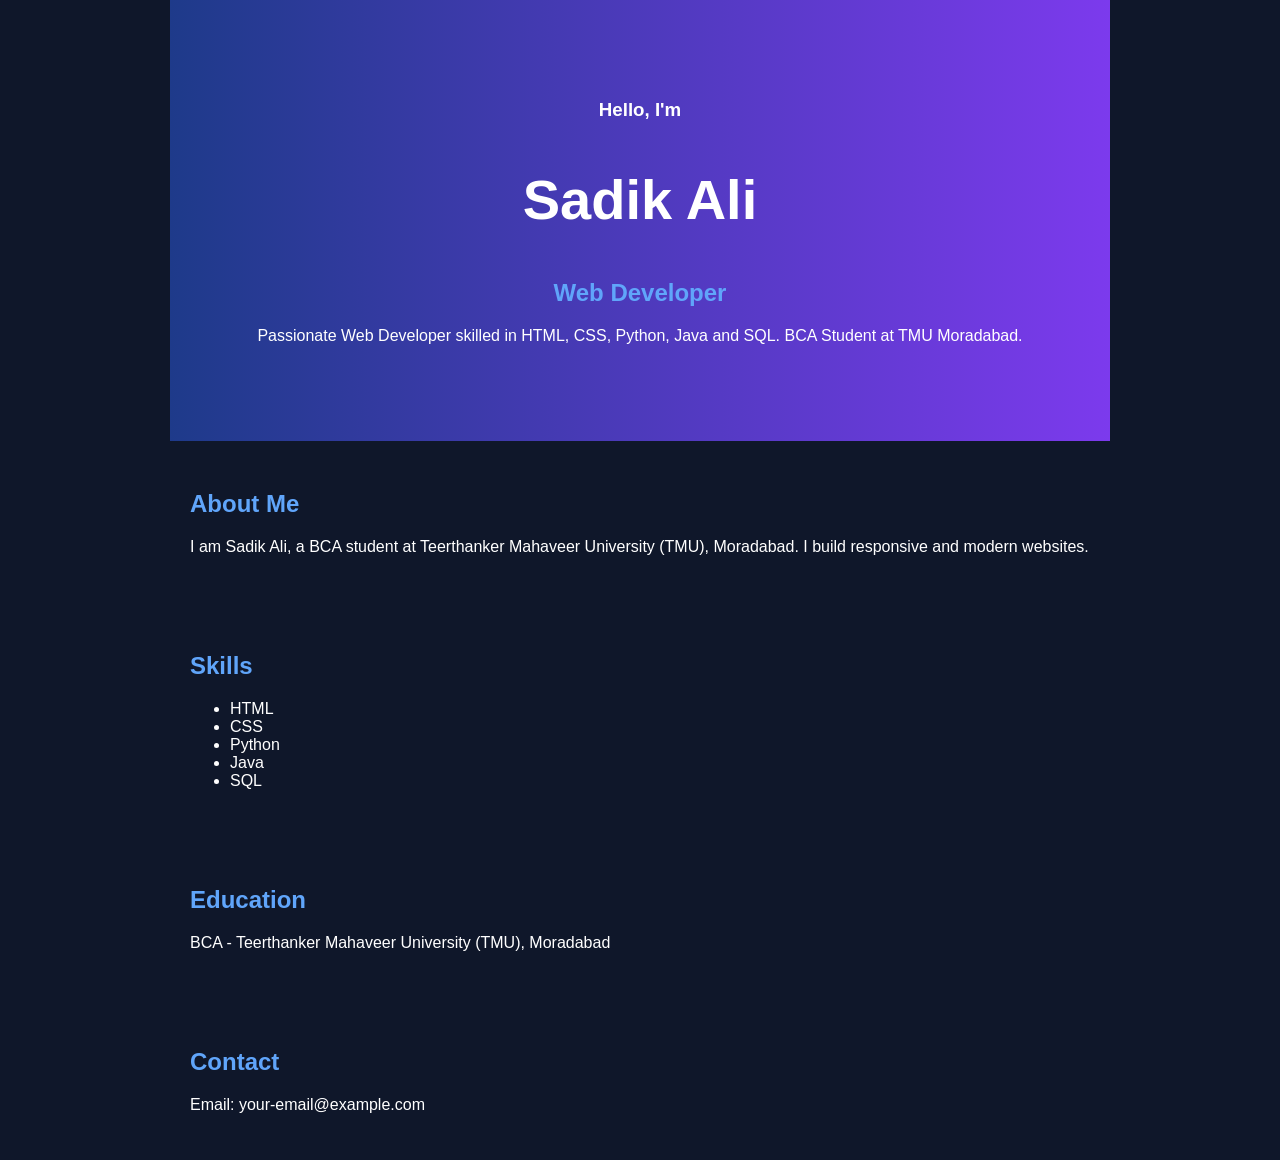
==== index.html @ d66ab35e "Add files via upload" ====
<!DOCTYPE html>
<html>
<head>
<meta charset="UTF-8">
<meta name="viewport" content="width=device-width, initial-scale=1.0">
<title>Sadik Ali | Web Developer</title>
<link rel="stylesheet" href="style.css">
</head>
<body>
<section class="hero">
  <div class="content">
    <h3>Hello, I'm</h3>
    <h1>Sadik Ali</h1>
    <h2>Web Developer</h2>
    <p>Passionate Web Developer skilled in HTML, CSS, Python, Java and SQL. BCA Student at TMU Moradabad.</p>
  </div>
</section>

<section>
<h2>About Me</h2>
<p>I am Sadik Ali, a BCA student at Teerthanker Mahaveer University (TMU), Moradabad. I build responsive and modern websites.</p>
</section>

<section>
<h2>Skills</h2>
<ul>
<li>HTML</li><li>CSS</li><li>Python</li><li>Java</li><li>SQL</li>
</ul>
</section>

<section>
<h2>Education</h2>
<p>BCA - Teerthanker Mahaveer University (TMU), Moradabad</p>
</section>

<section>
<h2>Contact</h2>
<p>Email: your-email@example.com</p>
</section>
</body>
</html>
---- style.css ----
body{font-family:Arial,sans-serif;background:#0f172a;color:white;margin:0}
.hero{padding:80px 20px;text-align:center;background:linear-gradient(90deg,#1e3a8a,#7c3aed)}
section{padding:30px;max-width:900px;margin:auto}
h1{font-size:56px}
h2{color:#60a5fa}
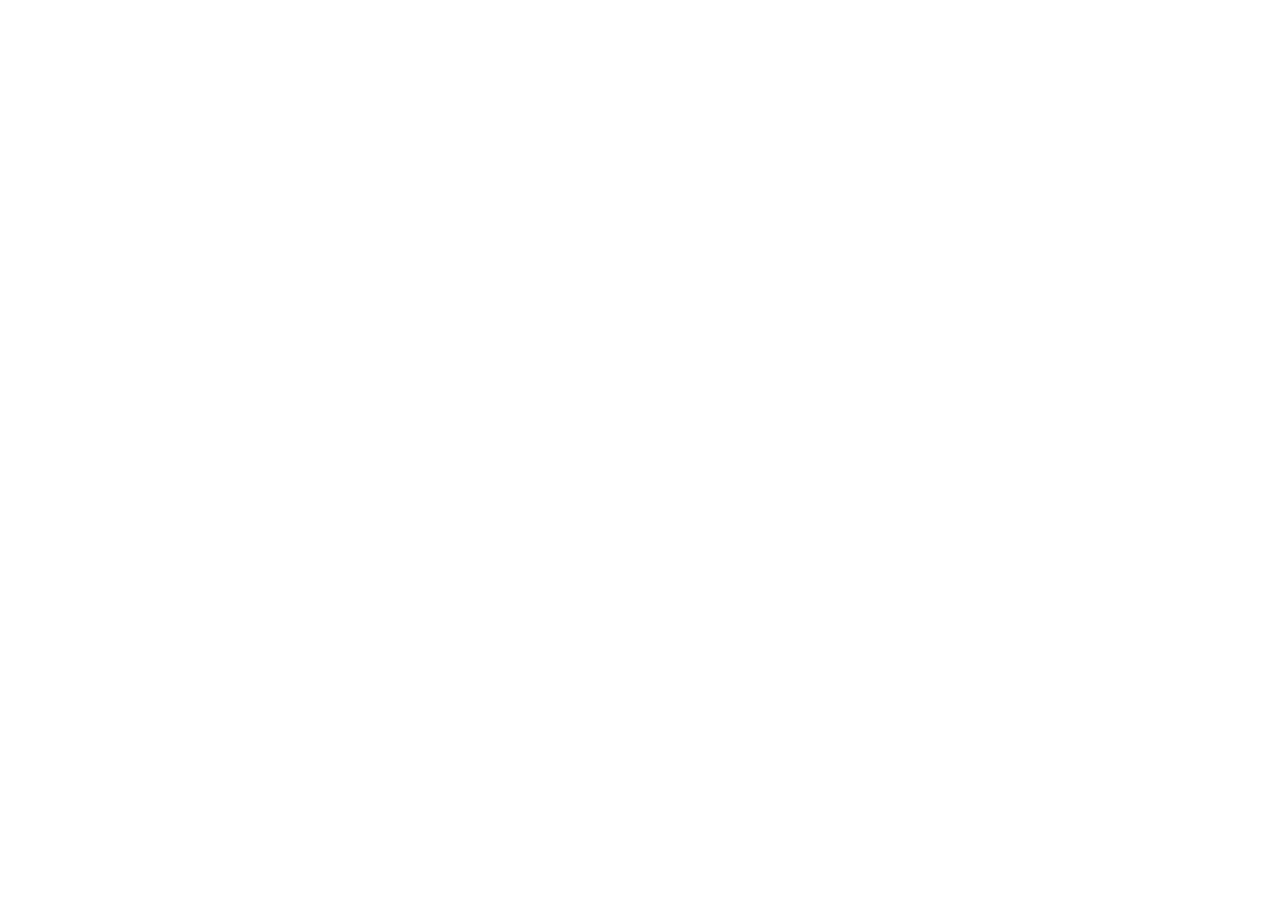
==== commit 7785d4b9: "Initial portfolio upload Co-authored-by: Copilot <223556219+Copilot@users.noreply.github.com>" ====
--- a/index.html
+++ b/index.html
@@ -1,41 +1,16 @@
 <!DOCTYPE html>
-<html>
-<head>
-<meta charset="UTF-8">
-<meta name="viewport" content="width=device-width, initial-scale=1.0">
-<title>Sadik Ali | Web Developer</title>
-<link rel="stylesheet" href="style.css">
-</head>
-<body>
-<section class="hero">
-  <div class="content">
-    <h3>Hello, I'm</h3>
-    <h1>Sadik Ali</h1>
-    <h2>Web Developer</h2>
-    <p>Passionate Web Developer skilled in HTML, CSS, Python, Java and SQL. BCA Student at TMU Moradabad.</p>
-  </div>
-</section>
-
-<section>
-<h2>About Me</h2>
-<p>I am Sadik Ali, a BCA student at Teerthanker Mahaveer University (TMU), Moradabad. I build responsive and modern websites.</p>
-</section>
-
-<section>
-<h2>Skills</h2>
-<ul>
-<li>HTML</li><li>CSS</li><li>Python</li><li>Java</li><li>SQL</li>
-</ul>
-</section>
-
-<section>
-<h2>Education</h2>
-<p>BCA - Teerthanker Mahaveer University (TMU), Moradabad</p>
-</section>
-
-<section>
-<h2>Contact</h2>
-<p>Email: your-email@example.com</p>
-</section>
-</body>
-</html>+<html lang="en">
+  <head>
+    <meta charset="UTF-8" />
+    <meta name="viewport" content="width=device-width, initial-scale=1.0" />
+    <meta
+      name="description"
+      content="Sadik Ali — Software Developer based in Sambhal, Uttar Pradesh."
+    />
+    <title>Sadik Ali | Software Developer</title>
+  </head>
+  <body>
+    <div id="root"></div>
+    <script type="module" src="/src/main.jsx"></script>
+  </body>
+</html>
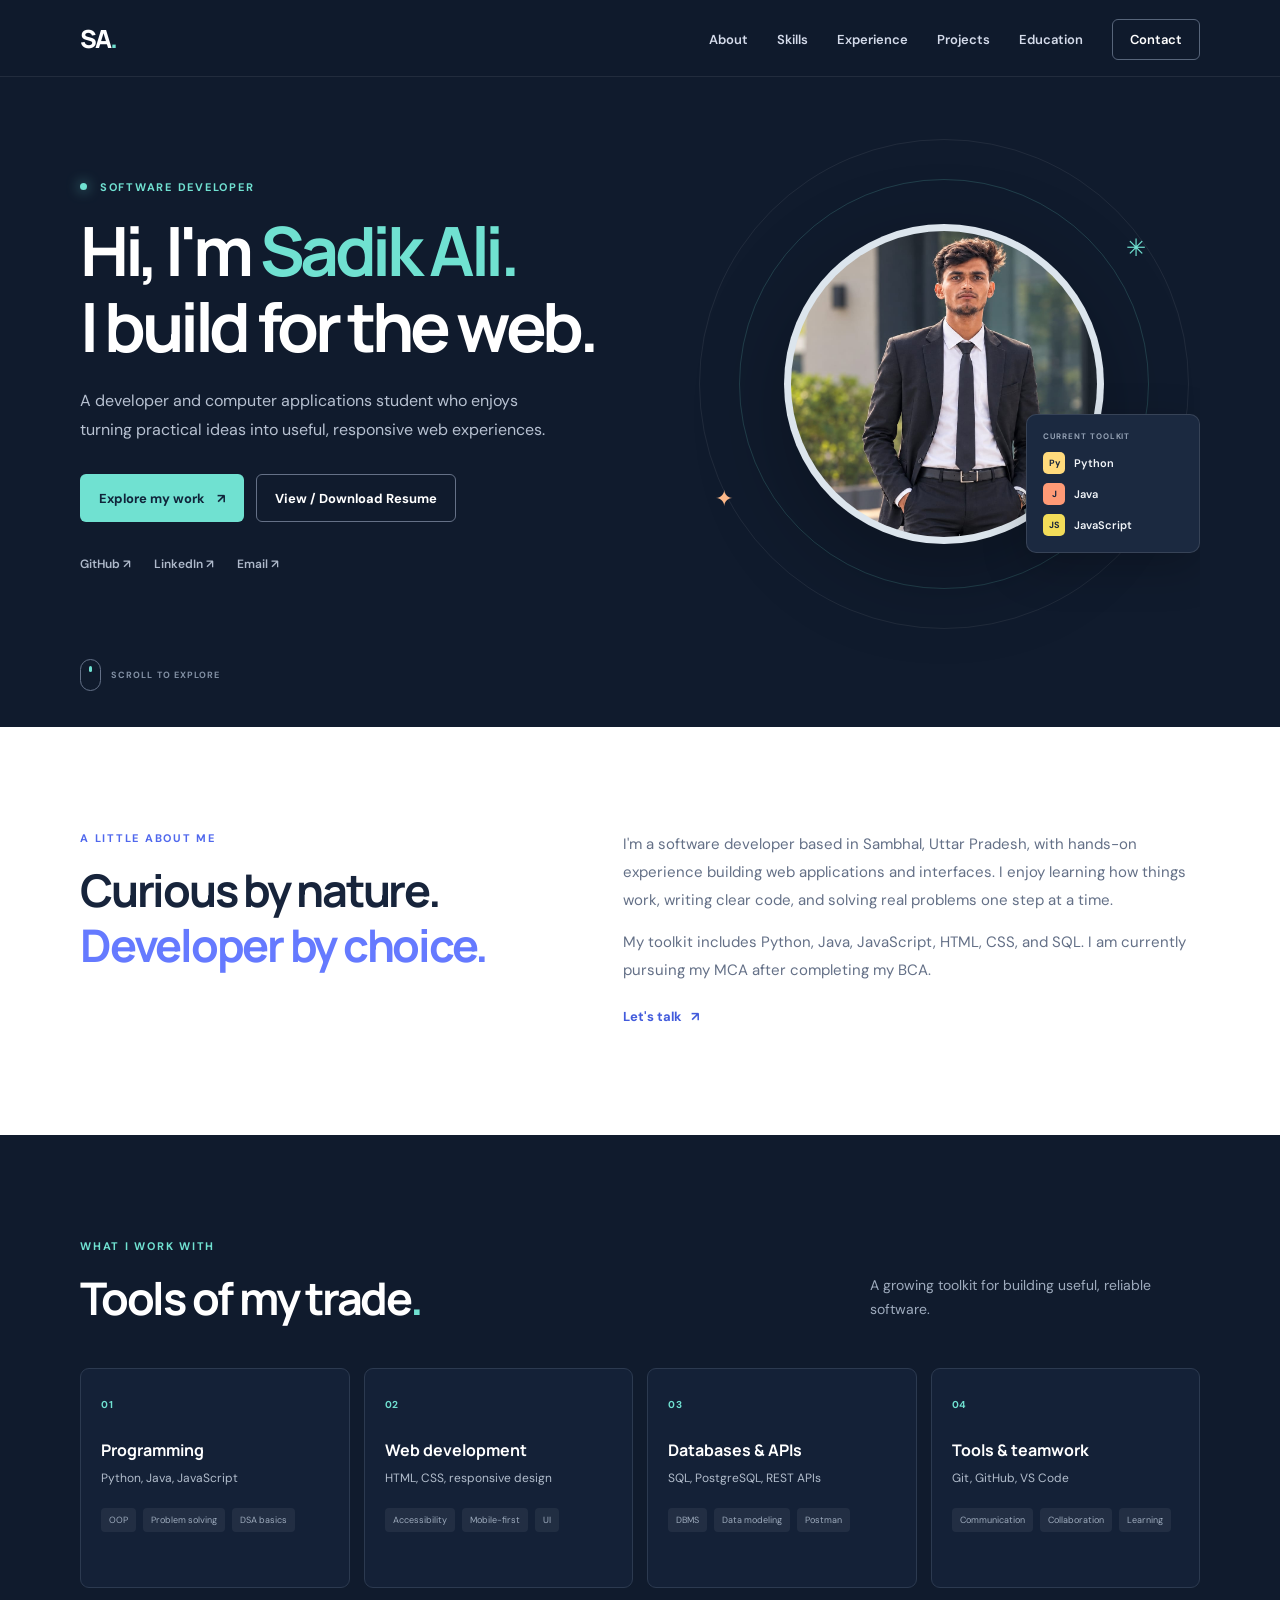
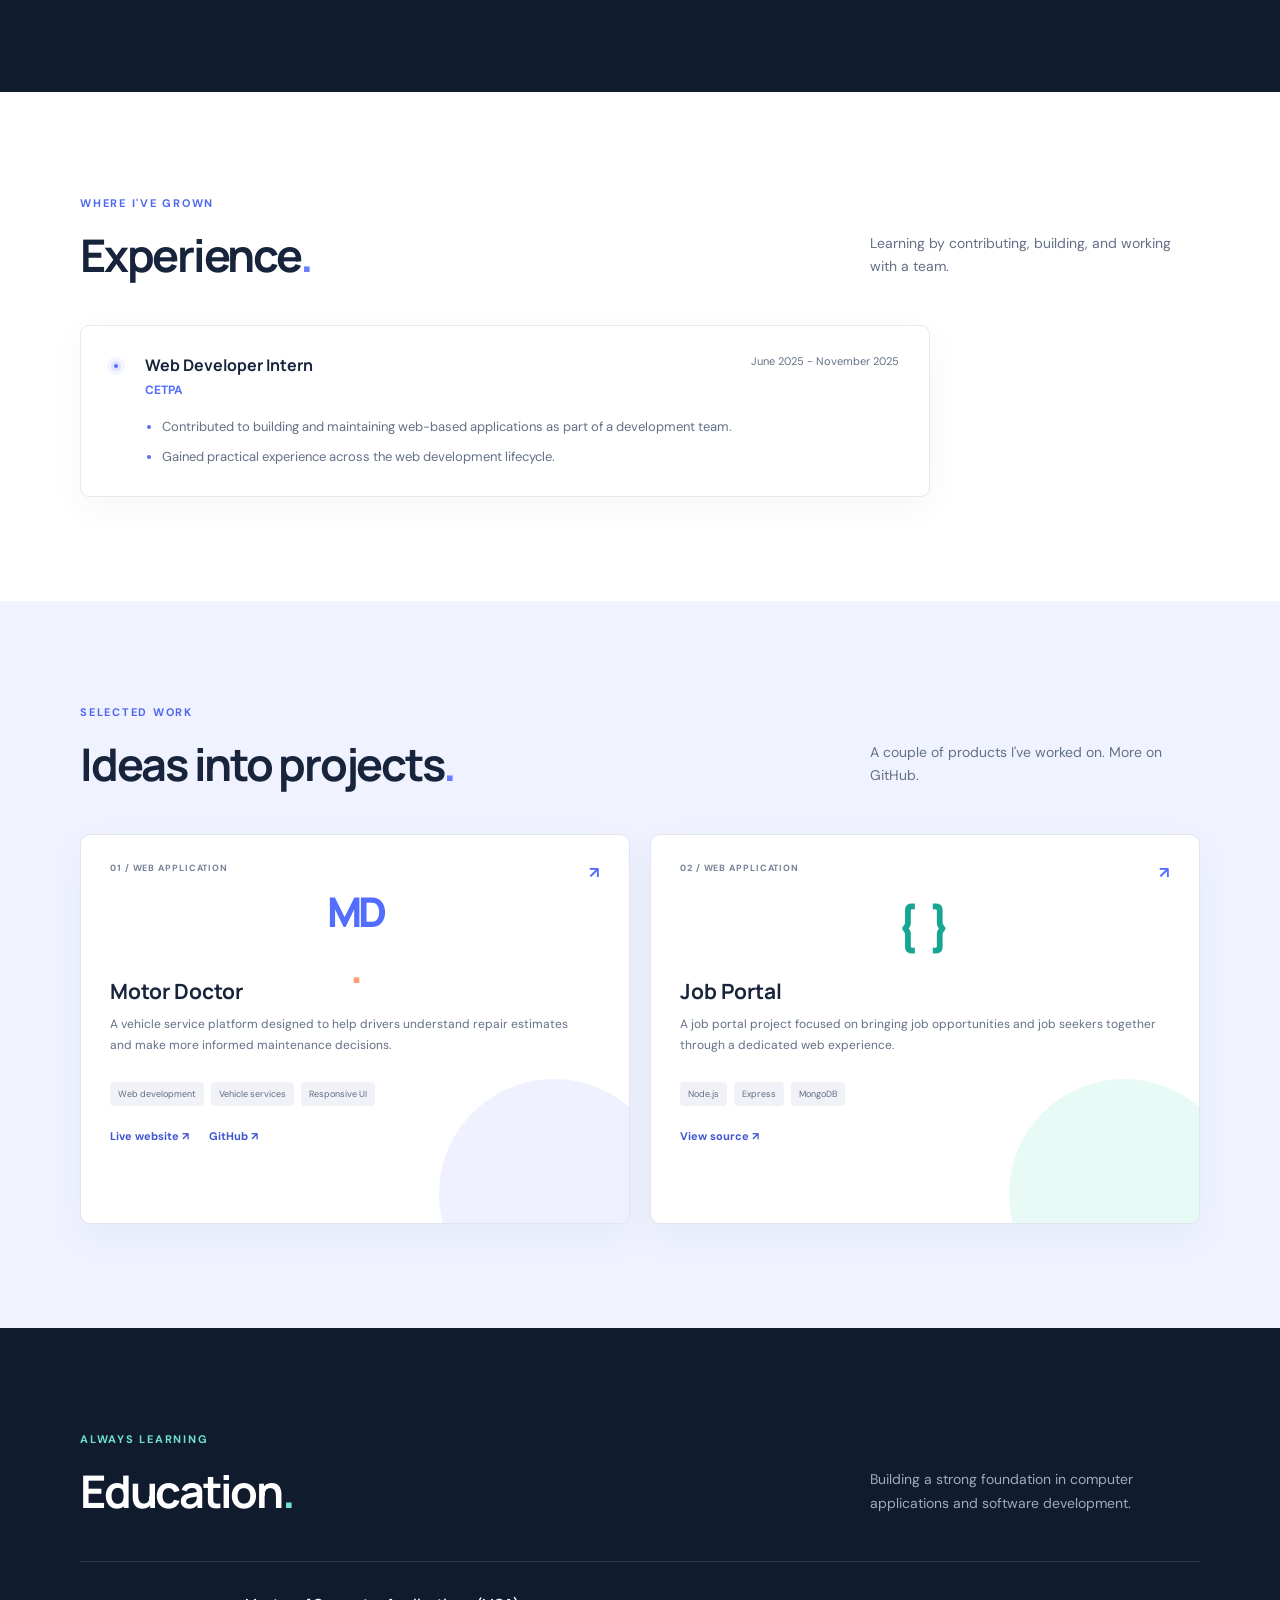
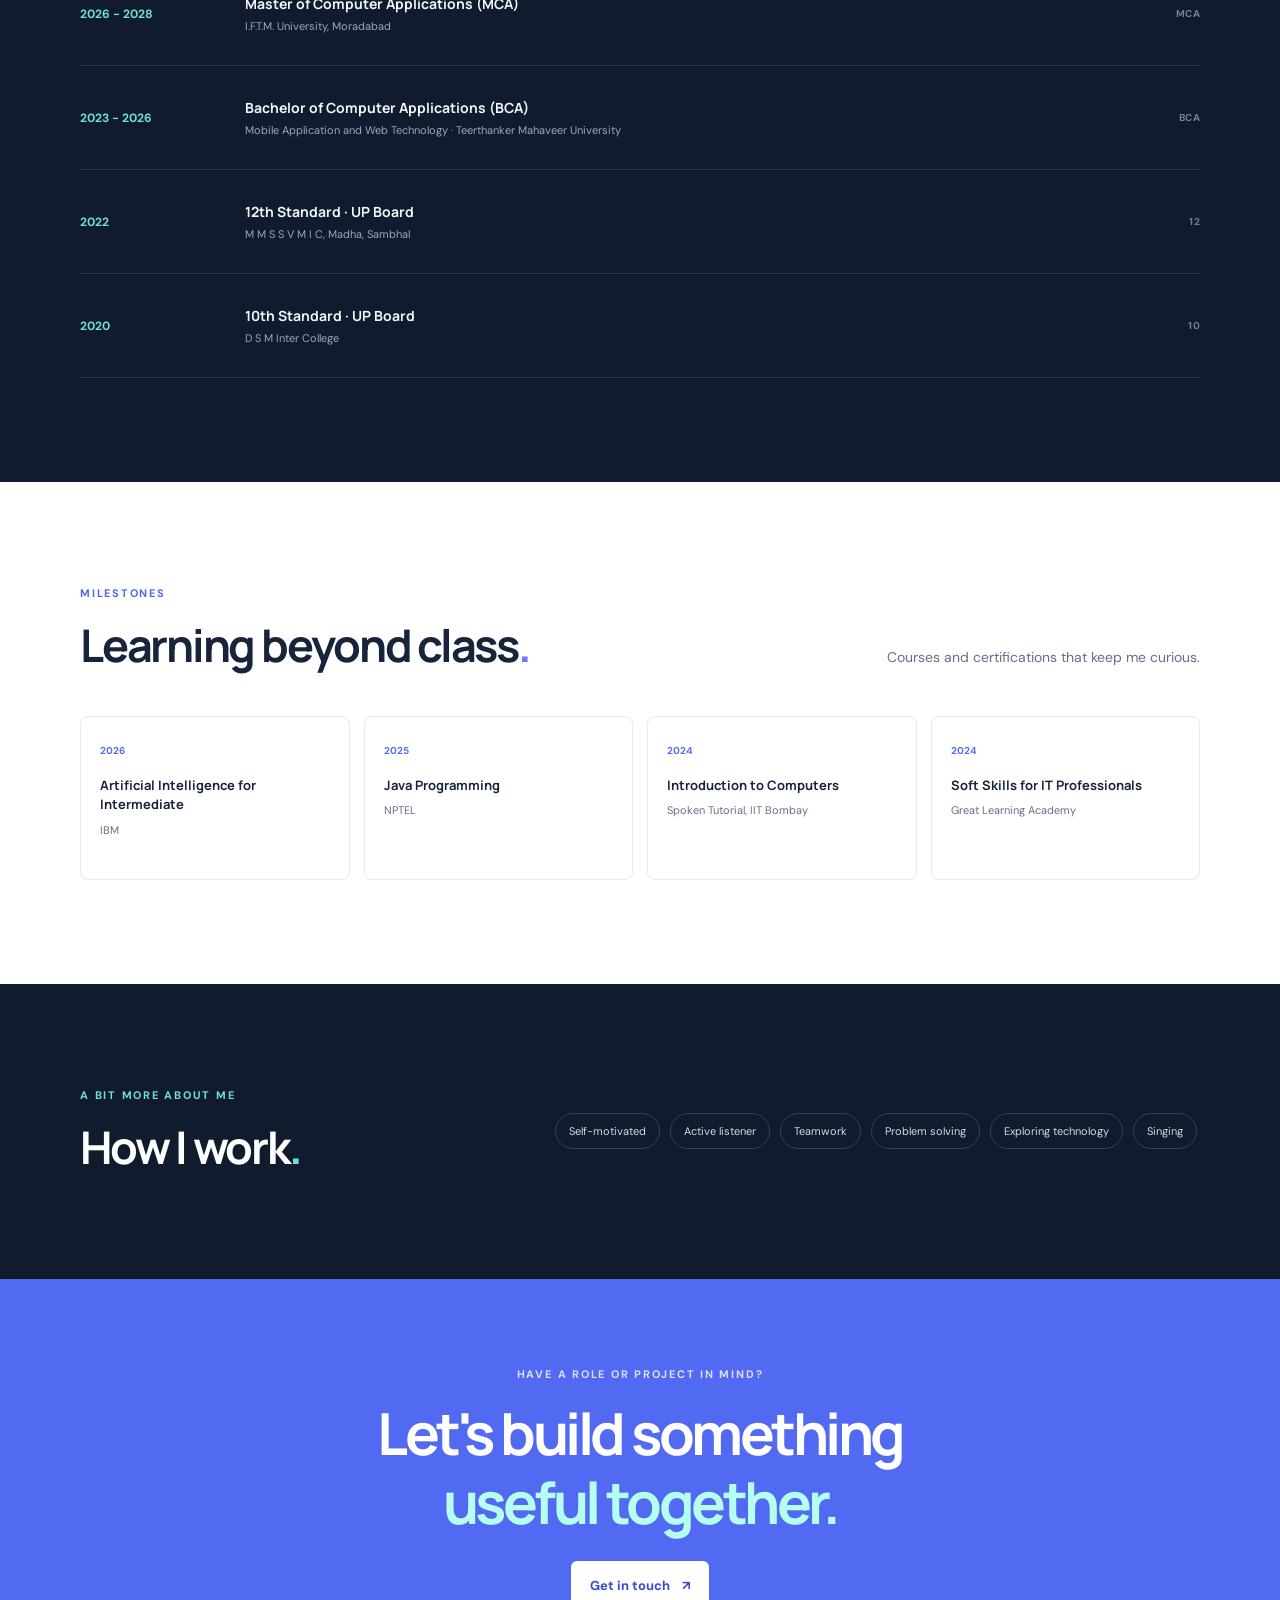
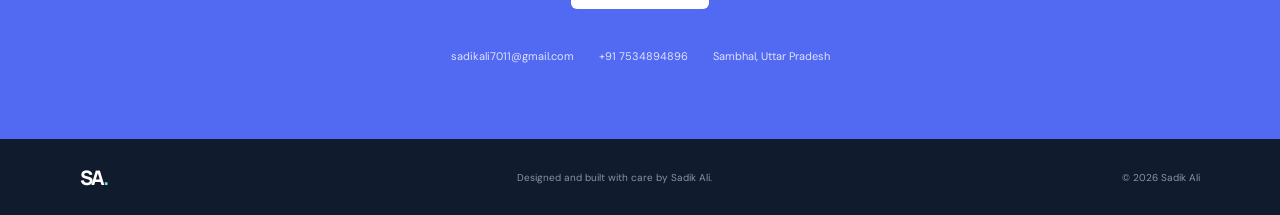
==== commit dccf2a4b: "Replace React portfolio with static HTML CSS JavaScript Co-authored-by: Copilot <223556219+Copilot@u" ====
--- a/index.html
+++ b/index.html
@@ -1,16 +1,278 @@
-<!DOCTYPE html>
+<!doctype html>
 <html lang="en">
   <head>
-    <meta charset="UTF-8" />
-    <meta name="viewport" content="width=device-width, initial-scale=1.0" />
+    <meta charset="utf-8" />
+    <meta name="viewport" content="width=device-width, initial-scale=1" />
     <meta
       name="description"
-      content="Sadik Ali — Software Developer based in Sambhal, Uttar Pradesh."
+      content="Sadik Ali is a software developer from Sambhal, Uttar Pradesh, with skills in Python, Java, JavaScript, and web development."
     />
+    <meta name="theme-color" content="#101b2d" />
     <title>Sadik Ali | Software Developer</title>
+    <link rel="preload" as="image" href="image.jpeg" />
+    <link rel="stylesheet" href="styles.css" />
+    <script src="script.js" defer></script>
   </head>
   <body>
-    <div id="root"></div>
-    <script type="module" src="/src/main.jsx"></script>
+    <div id="app">
+      <header class="site-header">
+        <nav class="nav container" aria-label="Main navigation">
+          <a class="brand" href="#home" aria-label="Sadik Ali home">SA<span>.</span></a>
+          <button
+            class="menu-toggle"
+            type="button"
+            aria-label="Open navigation"
+            aria-expanded="false"
+            aria-controls="nav-links"
+          >
+            <span></span><span></span>
+          </button>
+          <ul class="nav-links" id="nav-links">
+            <li><a href="#about">About</a></li>
+            <li><a href="#skills">Skills</a></li>
+            <li><a href="#experience">Experience</a></li>
+            <li><a href="#projects">Projects</a></li>
+            <li><a href="#education">Education</a></li>
+            <li><a class="nav-contact" href="#contact">Contact</a></li>
+          </ul>
+        </nav>
+      </header>
+      <main id="main-content">
+        <section class="hero container" id="home">
+          <div class="hero-copy">
+            <p class="eyebrow"><span class="status-dot"></span> SOFTWARE DEVELOPER</p>
+            <h1>Hi, I'm <span>Sadik Ali.</span><br />I build for the web.</h1>
+            <p class="hero-description">
+              A developer and computer applications student who enjoys turning
+              practical ideas into useful, responsive web experiences.
+            </p>
+            <div class="hero-actions">
+              <a class="button button-primary" href="#projects">Explore my work <span aria-hidden="true">↗</span></a>
+              <a class="button button-secondary" href="/resume">View / Download Resume</a>
+            </div>
+            <div class="hero-socials" aria-label="Social profiles">
+              <a href="https://github.com/sadikali67011-art" target="_blank" rel="noopener noreferrer">GitHub <span aria-hidden="true">↗</span></a>
+              <a href="https://www.linkedin.com/in/sadik-ali-75a539294/" target="_blank" rel="noopener noreferrer">LinkedIn <span aria-hidden="true">↗</span></a>
+              <a href="mailto:sadikali7011@gmail.com">Email <span aria-hidden="true">↗</span></a>
+            </div>
+          </div>
+          <div class="hero-visual">
+            <div class="photo-frame">
+              <img src="image.jpeg" alt="Portrait of Sadik Ali" width="440" height="440" />
+            </div>
+            <div class="orbit orbit-one"></div>
+            <div class="orbit orbit-two"></div>
+            <div class="code-card" aria-label="Developer tools: Python, Java and JavaScript">
+              <span class="code-card-label">CURRENT TOOLKIT</span>
+              <span class="code-language"><b class="language-python">Py</b> Python</span>
+              <span class="code-language"><b class="language-java">J</b> Java</span>
+              <span class="code-language"><b class="language-js">JS</b> JavaScript</span>
+            </div>
+            <span class="spark spark-one" aria-hidden="true">✳</span>
+            <span class="spark spark-two" aria-hidden="true">✦</span>
+          </div>
+          <a class="scroll-cue" href="#about"><span></span> SCROLL TO EXPLORE</a>
+        </section>
+
+        <section class="section section-light" id="about">
+          <div class="container about-grid">
+            <div>
+              <p class="eyebrow eyebrow-dark">A LITTLE ABOUT ME</p>
+              <h2 class="section-title">Curious by nature.<br /><span>Developer by choice.</span></h2>
+            </div>
+            <div class="about-copy">
+              <p>
+                I'm a software developer based in Sambhal, Uttar Pradesh, with
+                hands-on experience building web applications and interfaces.
+                I enjoy learning how things work, writing clear code, and
+                solving real problems one step at a time.
+              </p>
+              <p>
+                My toolkit includes Python, Java, JavaScript, HTML, CSS, and
+                SQL. I am currently pursuing my MCA after completing my BCA.
+              </p>
+              <a class="text-link" href="mailto:sadikali7011@gmail.com">Let's talk <span aria-hidden="true">↗</span></a>
+            </div>
+          </div>
+        </section>
+
+        <section class="section section-dark" id="skills">
+          <div class="container">
+            <div class="section-heading">
+              <div>
+                <p class="eyebrow">WHAT I WORK WITH</p>
+                <h2 class="section-title">Tools of my trade<span>.</span></h2>
+              </div>
+              <p class="section-intro">A growing toolkit for building useful, reliable software.</p>
+            </div>
+            <div class="skills-grid">
+              <article class="skill-card">
+                <span class="skill-number">01</span>
+                <h3>Programming</h3>
+                <p>Python, Java, JavaScript</p>
+                <div class="skill-tags"><span>OOP</span><span>Problem solving</span><span>DSA basics</span></div>
+              </article>
+              <article class="skill-card">
+                <span class="skill-number">02</span>
+                <h3>Web development</h3>
+                <p>HTML, CSS, responsive design</p>
+                <div class="skill-tags"><span>Accessibility</span><span>Mobile-first</span><span>UI</span></div>
+              </article>
+              <article class="skill-card">
+                <span class="skill-number">03</span>
+                <h3>Databases & APIs</h3>
+                <p>SQL, PostgreSQL, REST APIs</p>
+                <div class="skill-tags"><span>DBMS</span><span>Data modeling</span><span>Postman</span></div>
+              </article>
+              <article class="skill-card">
+                <span class="skill-number">04</span>
+                <h3>Tools & teamwork</h3>
+                <p>Git, GitHub, VS Code</p>
+                <div class="skill-tags"><span>Communication</span><span>Collaboration</span><span>Learning</span></div>
+              </article>
+            </div>
+          </div>
+        </section>
+
+        <section class="section section-light" id="experience">
+          <div class="container">
+            <div class="section-heading">
+              <div>
+                <p class="eyebrow eyebrow-dark">WHERE I'VE GROWN</p>
+                <h2 class="section-title">Experience<span>.</span></h2>
+              </div>
+              <p class="section-intro">Learning by contributing, building, and working with a team.</p>
+            </div>
+            <article class="timeline-card">
+              <span class="timeline-marker" aria-hidden="true"></span>
+              <div class="timeline-content">
+                <div class="timeline-heading">
+                  <div><h3>Web Developer Intern</h3><p class="timeline-company">CETPA</p></div>
+                  <span class="timeline-date">June 2025 - November 2025</span>
+                </div>
+                <ul class="detail-list">
+                  <li>Contributed to building and maintaining web-based applications as part of a development team.</li>
+                  <li>Gained practical experience across the web development lifecycle.</li>
+                </ul>
+              </div>
+            </article>
+          </div>
+        </section>
+
+        <section class="section section-accent" id="projects">
+          <div class="container">
+            <div class="section-heading">
+              <div>
+                <p class="eyebrow eyebrow-dark">SELECTED WORK</p>
+                <h2 class="section-title">Ideas into projects<span>.</span></h2>
+              </div>
+              <p class="section-intro">A couple of products I've worked on. More on GitHub.</p>
+            </div>
+            <div class="project-grid">
+              <article class="project-card project-motor">
+                <div class="project-topline"><span>01 / WEB APPLICATION</span><span aria-hidden="true">↗</span></div>
+                <div class="project-illustration motor-mark" aria-hidden="true">MD<span>.</span></div>
+                <h3>Motor Doctor</h3>
+                <p>A vehicle service platform designed to help drivers understand repair estimates and make more informed maintenance decisions.</p>
+                <div class="project-tags"><span>Web development</span><span>Vehicle services</span><span>Responsive UI</span></div>
+                <div class="project-links">
+                  <a href="https://motordoctor.in/" target="_blank" rel="noopener noreferrer">Live website <span aria-hidden="true">↗</span></a>
+                  <a href="https://github.com/sadikali67011-art/Motor-doctor" target="_blank" rel="noopener noreferrer">GitHub <span aria-hidden="true">↗</span></a>
+                </div>
+              </article>
+              <article class="project-card project-jobs">
+                <div class="project-topline"><span>02 / WEB APPLICATION</span><span aria-hidden="true">↗</span></div>
+                <div class="project-illustration jobs-mark" aria-hidden="true">{ }</div>
+                <h3>Job Portal</h3>
+                <p>A job portal project focused on bringing job opportunities and job seekers together through a dedicated web experience.</p>
+                <div class="project-tags"><span>Node.js</span><span>Express</span><span>MongoDB</span></div>
+                <div class="project-links">
+                  <a href="https://github.com/sadikali67011-art/Job-Portal" target="_blank" rel="noopener noreferrer">View source <span aria-hidden="true">↗</span></a>
+                </div>
+              </article>
+            </div>
+          </div>
+        </section>
+
+        <section class="section section-dark" id="education">
+          <div class="container">
+            <div class="section-heading">
+              <div>
+                <p class="eyebrow">ALWAYS LEARNING</p>
+                <h2 class="section-title">Education<span>.</span></h2>
+              </div>
+              <p class="section-intro">Building a strong foundation in computer applications and software development.</p>
+            </div>
+            <div class="education-list">
+              <article class="education-item">
+                <span class="education-year">2026 - 2028</span>
+                <div><h3>Master of Computer Applications (MCA)</h3><p>I.F.T.M. University, Moradabad</p></div>
+                <span class="education-icon" aria-hidden="true">MCA</span>
+              </article>
+              <article class="education-item">
+                <span class="education-year">2023 - 2026</span>
+                <div><h3>Bachelor of Computer Applications (BCA)</h3><p>Mobile Application and Web Technology · Teerthanker Mahaveer University</p></div>
+                <span class="education-icon" aria-hidden="true">BCA</span>
+              </article>
+              <article class="education-item">
+                <span class="education-year">2022</span>
+                <div><h3>12th Standard · UP Board</h3><p>M M S S V M I C, Madha, Sambhal</p></div>
+                <span class="education-icon" aria-hidden="true">12</span>
+              </article>
+              <article class="education-item">
+                <span class="education-year">2020</span>
+                <div><h3>10th Standard · UP Board</h3><p>D S M Inter College</p></div>
+                <span class="education-icon" aria-hidden="true">10</span>
+              </article>
+            </div>
+          </div>
+        </section>
+
+        <section class="section section-light" id="certifications">
+          <div class="container">
+            <div class="section-heading">
+              <div>
+                <p class="eyebrow eyebrow-dark">MILESTONES</p>
+                <h2 class="section-title">Learning beyond class<span>.</span></h2>
+              </div>
+              <p class="section-intro">Courses and certifications that keep me curious.</p>
+            </div>
+            <div class="cert-grid">
+              <article class="cert-card"><span>2026</span><h3>Artificial Intelligence for Intermediate</h3><p>IBM</p></article>
+              <article class="cert-card"><span>2025</span><h3>Java Programming</h3><p>NPTEL</p></article>
+              <article class="cert-card"><span>2024</span><h3>Introduction to Computers</h3><p>Spoken Tutorial, IIT Bombay</p></article>
+              <article class="cert-card"><span>2024</span><h3>Soft Skills for IT Professionals</h3><p>Great Learning Academy</p></article>
+            </div>
+          </div>
+        </section>
+
+        <section class="section section-dark" id="strengths">
+          <div class="container strengths-row">
+            <div><p class="eyebrow">A BIT MORE ABOUT ME</p><h2 class="section-title">How I work<span>.</span></h2></div>
+            <div class="strength-tags"><span>Self-motivated</span><span>Active listener</span><span>Teamwork</span><span>Problem solving</span><span>Exploring technology</span><span>Singing</span></div>
+          </div>
+        </section>
+
+        <section class="contact-section" id="contact">
+          <div class="container contact-inner">
+            <p class="eyebrow">HAVE A ROLE OR PROJECT IN MIND?</p>
+            <h2>Let's build something<br /><span>useful together.</span></h2>
+            <a class="button button-light" href="mailto:sadikali7011@gmail.com">Get in touch <span aria-hidden="true">↗</span></a>
+            <div class="contact-details">
+              <a href="mailto:sadikali7011@gmail.com">sadikali7011@gmail.com</a>
+              <a href="tel:+917534894896">+91 7534894896</a>
+              <span>Sambhal, Uttar Pradesh</span>
+            </div>
+          </div>
+        </section>
+      </main>
+      <footer class="site-footer">
+        <div class="container footer-inner">
+          <a class="brand" href="#home">SA<span>.</span></a>
+          <p>Designed and built with care by Sadik Ali.</p>
+          <p>© <span id="current-year"></span> Sadik Ali</p>
+        </div>
+      </footer>
+    </div>
   </body>
 </html>
--- a/styles.css
+++ b/styles.css
@@ -0,0 +1,222 @@
+@import url("https://fonts.googleapis.com/css2?family=DM+Sans:wght@400;500;600;700&family=Manrope:wght@400;500;600;700;800&display=swap");
+
+:root {
+  color-scheme: light;
+  --ink: #17243b;
+  --navy: #101b2d;
+  --navy-light: #17243a;
+  --muted: #647087;
+  --paper: #f7f8fb;
+  --white: #fff;
+  --blue: #536dfe;
+  --teal: #70e1d1;
+  --line: #e5e9f0;
+  --font-body: "DM Sans", sans-serif;
+  --font-heading: "Manrope", sans-serif;
+}
+
+* { box-sizing: border-box; }
+html { scroll-behavior: smooth; scroll-padding-top: 84px; }
+body { overflow-x: hidden; margin: 0; background: var(--paper); color: var(--ink); font-family: var(--font-body); -webkit-font-smoothing: antialiased; }
+body, button, a { font-family: var(--font-body); }
+a { color: inherit; }
+button, a { -webkit-tap-highlight-color: transparent; }
+::selection { background: #d7ddff; color: var(--ink); }
+.container { width: min(1120px, calc(100% - 48px)); margin-inline: auto; }
+
+.site-header { position: sticky; z-index: 20; top: 0; border-bottom: 1px solid rgb(255 255 255 / 8%); background: rgb(16 27 45 / 96%); backdrop-filter: blur(14px); }
+.nav { min-height: 76px; display: flex; align-items: center; justify-content: space-between; }
+.brand { color: #fff; font-family: var(--font-heading); font-size: 25px; font-weight: 800; letter-spacing: -2px; text-decoration: none; }
+.brand span { color: var(--teal); }
+.nav-links { display: flex; align-items: center; gap: 29px; margin: 0; padding: 0; list-style: none; }
+.nav-links a { color: #d4dbea; font-size: 13px; font-weight: 600; text-decoration: none; transition: color .2s ease; }
+.nav-links a:hover { color: var(--teal); }
+.nav-links .nav-contact { padding: 11px 17px; border: 1px solid #57657a; border-radius: 6px; color: #fff; }
+.nav-links .nav-contact:hover { border-color: var(--teal); color: var(--teal); }
+.menu-toggle { display: none; }
+
+.hero { position: relative; min-height: 650px; display: grid; grid-template-columns: 1.05fr .95fr; align-items: center; gap: 40px; padding-block: 74px 110px; color: #fff; }
+body:has(.hero) { background: var(--navy); }
+.hero-copy { position: relative; z-index: 2; padding-bottom: 16px; }
+.eyebrow { margin: 0 0 18px; color: var(--teal); font-size: 11px; font-weight: 700; letter-spacing: .16em; }
+.status-dot { display: inline-block; width: 7px; height: 7px; margin: 0 8px 1px 0; border-radius: 50%; background: var(--teal); box-shadow: 0 0 13px rgb(112 225 209 / 80%); }
+.hero h1 { margin: 0; font-family: var(--font-heading); font-size: clamp(42px, 5.7vw, 68px); font-weight: 700; letter-spacing: -.065em; line-height: 1.12; }
+.hero h1 span { color: var(--teal); }
+.hero-description { max-width: 485px; margin: 23px 0 0; color: #b7c1d1; font-size: 16px; line-height: 1.8; }
+.hero-actions { display: flex; flex-wrap: wrap; gap: 12px; margin-top: 30px; }
+.button { min-height: 48px; display: inline-flex; align-items: center; justify-content: center; gap: 12px; padding: 0 18px; border: 1px solid transparent; border-radius: 6px; font-size: 13px; font-weight: 700; text-decoration: none; transition: transform .2s ease, background .2s ease; }
+.button:hover { transform: translateY(-2px); }
+.button-primary { background: var(--teal); color: #10243a; }
+.button-primary:hover { background: #a0f1e4; }
+.button-secondary { border-color: #657187; color: #fff; }
+.button-secondary:hover { border-color: var(--teal); color: var(--teal); }
+.hero-socials { display: flex; gap: 23px; margin-top: 34px; }
+.hero-socials a { color: #aeb9ca; font-size: 12px; font-weight: 600; text-decoration: none; }
+.hero-socials a:hover { color: var(--teal); }
+.hero-visual { position: relative; min-height: 410px; display: grid; place-items: center; overflow-x: clip; }
+.photo-frame { position: relative; z-index: 1; width: min(320px, 75vw); aspect-ratio: 1; overflow: hidden; border: 7px solid rgb(255 255 255 / 8%); border-radius: 50%; background: #d9e3eb; box-shadow: 0 30px 90px rgb(0 0 0 / 27%); }
+.photo-frame img { width: 100%; height: 100%; object-fit: cover; object-position: center 26%; }
+.orbit { position: absolute; border: 1px solid rgb(112 225 209 / 18%); border-radius: 50%; }
+.orbit-one { width: 410px; height: 410px; }
+.orbit-two { width: 490px; height: 490px; border-color: rgb(255 255 255 / 7%); }
+.code-card { position: absolute; z-index: 2; right: 0; bottom: 36px; display: grid; gap: 9px; min-width: 174px; padding: 16px; border: 1px solid rgb(255 255 255 / 12%); border-radius: 10px; background: #1b2940; box-shadow: 0 14px 45px rgb(0 0 0 / 22%); }
+.code-card-label { margin-bottom: 2px; color: #93a0b3; font-size: 8px; font-weight: 700; letter-spacing: .12em; }
+.code-language { display: flex; align-items: center; gap: 9px; color: #f1f4f8; font-size: 11px; font-weight: 600; }
+.code-language b { width: 22px; height: 22px; display: grid; place-items: center; border-radius: 5px; font-size: 9px; }
+.language-python { background: #ffda7c; color: #17243b; }.language-java { background: #ff9a76; color: #17243b; }.language-js { background: #f2dc59; color: #17243b; }
+.spark { position: absolute; color: var(--teal); }.spark-one { top: 53px; right: 54px; font-size: 24px; }.spark-two { bottom: 76px; left: 28px; color: #ffba8b; font-size: 22px; }
+.scroll-cue { position: absolute; bottom: 36px; left: 0; display: flex; align-items: center; gap: 10px; color: #8290a4; font-size: 9px; font-weight: 700; letter-spacing: .12em; text-decoration: none; }
+.scroll-cue span { width: 21px; height: 32px; border: 1px solid #647188; border-radius: 15px; }
+.scroll-cue span::after { content: ""; display: block; width: 3px; height: 6px; margin: 6px auto; border-radius: 3px; background: var(--teal); animation: scroll 1.2s ease-in-out infinite; }
+@keyframes scroll { 50% { transform: translateY(7px); } }
+
+.section { padding-block: 104px; }
+.section-light { background: var(--white); }
+.section-dark { background: var(--navy); color: #fff; }
+.section-accent { background: #f0f3ff; }
+.about-grid { display: grid; grid-template-columns: .9fr 1.1fr; gap: 70px; }
+.eyebrow-dark { color: #5068ed; }
+.section-title { margin: 0; color: inherit; font-family: var(--font-heading); font-size: clamp(32px, 4vw, 45px); font-weight: 700; letter-spacing: -.05em; line-height: 1.23; }
+.section-title span { color: #687cff; }
+.section-dark .section-title span { color: var(--teal); }
+.section-title > span:not(:last-child) { color: #637aff; }
+.about-grid .section-title span { color: #657aff; }
+.about-copy { max-width: 590px; color: var(--muted); font-size: 15px; line-height: 1.85; }
+.about-copy p { margin: 0 0 15px; }
+.text-link { display: inline-flex; gap: 9px; margin-top: 5px; color: #425bdc; font-size: 13px; font-weight: 700; text-decoration: none; }
+.text-link:hover { color: var(--navy); }
+.section-heading { display: flex; align-items: end; justify-content: space-between; gap: 30px; margin-bottom: 42px; }
+.section-intro { max-width: 330px; margin: 0 0 4px; color: #9eabbd; font-size: 14px; line-height: 1.7; }
+.section-light .section-intro, .section-accent .section-intro { color: var(--muted); }
+
+.skills-grid { display: grid; grid-template-columns: repeat(4, 1fr); gap: 14px; }
+.skill-card { min-height: 220px; padding: 23px 20px; border: 1px solid #2c3a50; border-radius: 9px; background: #142137; transition: transform .25s ease, border-color .25s ease; }
+.skill-card:hover { transform: translateY(-5px); border-color: #578f98; }
+.skill-number { color: var(--teal); font-size: 10px; font-weight: 700; letter-spacing: .08em; }
+.skill-card h3 { margin: 26px 0 8px; font-family: var(--font-heading); font-size: 16px; }
+.skill-card p { margin: 0; color: #b2bdcc; font-size: 12px; line-height: 1.6; }
+.skill-tags, .project-tags, .strength-tags { display: flex; flex-wrap: wrap; gap: 7px; }
+.skill-tags { margin-top: 20px; }
+.skill-tags span, .project-tags span { padding: 6px 8px; border-radius: 4px; background: rgb(255 255 255 / 6%); color: #9eabbd; font-size: 9px; }
+
+.timeline-card { position: relative; display: flex; gap: 24px; max-width: 850px; padding: 28px 30px; border: 1px solid var(--line); border-radius: 9px; background: #fff; box-shadow: 0 10px 35px rgb(18 35 64 / 4%); }
+.timeline-marker { flex: 0 0 10px; width: 10px; height: 10px; margin-top: 7px; border: 3px solid #dfe3ff; border-radius: 50%; background: #536dfe; box-shadow: 0 0 0 4px #f3f4ff; }
+.timeline-content { flex: 1; }
+.timeline-heading { display: flex; align-items: start; justify-content: space-between; gap: 20px; }
+.timeline-heading h3, .education-item h3 { margin: 0; color: var(--ink); font-family: var(--font-heading); font-size: 16px; }
+.timeline-company { margin: 6px 0 0; color: #536dfe; font-size: 12px; font-weight: 700; }
+.timeline-date { color: var(--muted); font-size: 11px; }
+.detail-list { display: grid; gap: 9px; margin: 19px 0 0; padding-left: 17px; color: var(--muted); font-size: 13px; line-height: 1.6; }
+.detail-list li::marker { color: #536dfe; }
+
+.project-grid { display: grid; grid-template-columns: repeat(2, minmax(0, 1fr)); gap: 20px; }
+.project-card { position: relative; overflow: hidden; min-height: 390px; padding: 27px 29px; border: 1px solid #e1e5f0; border-radius: 10px; background: #fff; box-shadow: 0 13px 40px rgb(26 39 74 / 5%); }
+.project-card::after { position: absolute; right: -40px; bottom: -86px; width: 230px; height: 230px; border-radius: 50%; background: #e8ebff; content: ""; opacity: .7; }
+.project-jobs::after { background: #dff8f2; }
+.project-topline { position: relative; z-index: 1; display: flex; justify-content: space-between; color: #768196; font-size: 9px; font-weight: 700; letter-spacing: .1em; }
+.project-topline span:last-child { color: #536dfe; font-size: 16px; }
+.project-illustration { position: relative; z-index: 1; height: 87px; display: grid; place-items: center; font-family: var(--font-heading); font-weight: 800; }
+.motor-mark { color: #536dfe; font-size: 41px; letter-spacing: -.09em; }
+.motor-mark span { color: #ff9b72; }
+.jobs-mark { color: #16a691; font-size: 45px; letter-spacing: .05em; }
+.project-card h3 { position: relative; z-index: 1; margin: 7px 0 9px; font-family: var(--font-heading); font-size: 21px; }
+.project-card > p { position: relative; z-index: 1; max-width: 480px; min-height: 51px; margin: 0; color: var(--muted); font-size: 12px; line-height: 1.7; }
+.project-tags { position: relative; z-index: 1; margin-top: 17px; }
+.project-tags span { background: #f0f2f8; color: #606d83; }
+.project-links { position: relative; z-index: 1; display: flex; gap: 20px; margin-top: 23px; }
+.project-links a { color: #3e54d1; font-size: 11px; font-weight: 700; text-decoration: none; }
+.project-links a:hover { color: var(--ink); }
+
+.education-list { border-top: 1px solid #2a384e; }
+.education-item { display: grid; grid-template-columns: 145px 1fr 54px; align-items: center; gap: 20px; min-height: 104px; border-bottom: 1px solid #2a384e; }
+.education-year { color: var(--teal); font-size: 12px; font-weight: 700; }
+.education-item h3 { color: #f4f6fa; font-size: 14px; }
+.education-item p { margin: 6px 0 0; color: #9ca9bb; font-size: 11px; }
+.education-icon { justify-self: end; color: #718198; font-size: 10px; font-weight: 700; letter-spacing: .05em; }
+
+.cert-grid { display: grid; grid-template-columns: repeat(4, 1fr); gap: 14px; }
+.cert-card { min-height: 164px; padding: 21px 19px; border: 1px solid var(--line); border-radius: 8px; background: #fff; }
+.cert-card > span { color: #566df0; font-size: 10px; font-weight: 700; }
+.cert-card h3 { margin: 17px 0 8px; font-family: var(--font-heading); font-size: 13px; line-height: 1.5; }
+.cert-card p { margin: 0; color: var(--muted); font-size: 11px; }
+.strengths-row { display: grid; grid-template-columns: .8fr 1.2fr; align-items: center; gap: 45px; }
+.strength-tags { gap: 10px; }
+.strength-tags span { padding: 10px 13px; border: 1px solid #33425a; border-radius: 30px; color: #d3dae5; font-size: 11px; }
+
+.contact-section { padding-block: 88px 76px; background: #5269f2; color: #fff; text-align: center; }
+.contact-section .eyebrow { color: #d9e0ff; }
+.contact-inner h2 { margin: 0; font-family: var(--font-heading); font-size: clamp(36px, 5.5vw, 58px); letter-spacing: -.06em; line-height: 1.18; }
+.contact-inner h2 span { color: #b5fff1; }
+.button-light { margin-top: 25px; background: #fff; color: #344bd1; }
+.button-light:hover { background: #e9fff9; }
+.contact-details { display: flex; justify-content: center; flex-wrap: wrap; gap: 25px; margin-top: 40px; color: #dfe4ff; font-size: 11px; }
+.contact-details a { text-decoration: none; }
+.contact-details a:hover { color: #fff; }
+.site-footer { background: var(--navy); }
+.footer-inner { min-height: 76px; display: flex; align-items: center; justify-content: space-between; gap: 20px; }
+.footer-inner .brand { font-size: 20px; }
+.footer-inner p { color: #8794a8; font-size: 10px; }
+
+.reveal { opacity: 0; transform: translateY(18px); transition: opacity .55s ease, transform .55s ease; }
+.reveal.is-visible { opacity: 1; transform: translateY(0); }
+
+.resume-page { min-height: 100vh; padding: 24px; background: #e9edf3; color: #17243b; font-family: Arial, Helvetica, sans-serif; }
+.resume-actions { max-width: 850px; display: flex; justify-content: space-between; margin: 0 auto 16px; }
+.resume-back, .resume-print { padding: 10px 14px; border: 0; border-radius: 6px; background: #17243b; color: #fff; cursor: pointer; font: inherit; text-decoration: none; }
+.resume-sheet { max-width: 850px; margin: auto; padding: 42px 50px; background: #fff; box-shadow: 0 8px 28px rgb(16 42 67 / 12%); font-size: 13px; line-height: 1.45; }
+.resume-header { padding-bottom: 13px; border-bottom: 2px solid #5269f2; text-align: center; }
+.resume-header h1 { margin: 0; font-size: 30px; }
+.resume-header p { margin: 4px 0; }
+.resume-header a { color: inherit; text-decoration: none; }
+.resume-role { color: #5269f2; font-size: 18px; font-weight: 700; }
+.resume-section { margin-top: 15px; }
+.resume-section h2 { margin: 0 0 6px; padding-bottom: 3px; border-bottom: 1px solid #d5dce5; color: #17243b; font-size: 14px; letter-spacing: .05em; text-transform: uppercase; }
+.resume-section p { margin: 3px 0; }
+.resume-entry { margin-top: 7px; break-inside: avoid; }
+.resume-entry-heading { display: flex; justify-content: space-between; gap: 12px; }
+.resume-entry-heading span, .resume-muted { color: #58677a; }
+.resume-entry ul, .resume-certifications { margin: 4px 0 0; padding-left: 18px; }
+
+@media (max-width: 900px) {
+  .nav-links { gap: 17px; }.nav-links a { font-size: 11px; }
+  .hero { min-height: 590px; grid-template-columns: 1.1fr .9fr; gap: 18px; }
+  .photo-frame { width: min(270px, 65vw); }.orbit-one { width: 340px; height: 340px; }.orbit-two { width: 400px; height: 400px; }
+  .code-card { right: -4px; }.skills-grid, .cert-grid { grid-template-columns: repeat(2, 1fr); }
+}
+@media (max-width: 640px) {
+  html { scroll-padding-top: 68px; }.container { width: min(100% - 36px, 500px); }
+  .nav { min-height: 66px; }.menu-toggle { width: 42px; height: 42px; display: grid; align-content: center; justify-content: center; gap: 6px; border: 1px solid #39465b; border-radius: 6px; background: transparent; }
+  .menu-toggle span { width: 18px; height: 2px; background: #fff; transition: transform .2s ease; }
+  .menu-toggle[aria-expanded="true"] span:first-child { transform: translateY(4px) rotate(45deg); }.menu-toggle[aria-expanded="true"] span:last-child { transform: translateY(-4px) rotate(-45deg); }
+  .nav-links { position: absolute; top: 65px; right: 0; left: 0; display: none; align-items: stretch; gap: 0; padding: 8px 18px 17px; border-bottom: 1px solid #334056; background: var(--navy); }
+  .nav-links.is-open { display: grid; }.nav-links li { border-bottom: 1px solid #26344a; }.nav-links li:last-child { border: 0; padding-top: 12px; }
+  .nav-links a { display: block; padding: 13px 3px; font-size: 13px; }.nav-links .nav-contact { display: inline-block; padding: 10px 14px; }
+  .hero { min-height: unset; grid-template-columns: 1fr; gap: 0; padding-block: 72px 92px; }
+  .hero h1 { font-size: clamp(43px, 12vw, 61px); }.hero-description { font-size: 14px; }
+  .hero-visual { min-height: 355px; margin-top: 18px; }.photo-frame { width: min(255px, 68vw); }.orbit-one { width: 320px; height: 320px; }.orbit-two { width: 365px; height: 365px; }
+  .code-card { right: 0; bottom: 16px; min-width: 148px; padding: 12px; }.code-language { font-size: 10px; }.spark-one { top: 17px; right: 29px; }.spark-two { bottom: 60px; left: 20px; }
+  .scroll-cue { bottom: 30px; }.section { padding-block: 72px; }.about-grid, .strengths-row { grid-template-columns: 1fr; gap: 25px; }
+  .section-heading { display: block; margin-bottom: 30px; }.section-intro { margin-top: 12px; }
+  .skills-grid { grid-template-columns: repeat(2, minmax(0, 1fr)); gap: 10px; }.skill-card { min-height: 205px; padding: 17px 14px; }.skill-card h3 { margin-top: 20px; font-size: 14px; }.skill-tags { gap: 5px; }.skill-tags span { font-size: 8px; }
+  .timeline-card { gap: 13px; padding: 22px 17px; }.timeline-heading { display: block; }.timeline-date { display: inline-block; margin-top: 10px; }.detail-list { font-size: 12px; }
+  .project-grid { grid-template-columns: 1fr; gap: 13px; }.project-card { min-height: 370px; padding: 23px 20px; }
+  .education-item { grid-template-columns: 82px 1fr; gap: 12px; padding-block: 18px; }.education-year { font-size: 10px; }.education-item h3 { font-size: 12px; line-height: 1.5; }.education-item p { font-size: 10px; line-height: 1.5; }.education-icon { display: none; }
+  .cert-grid { grid-template-columns: repeat(2, minmax(0, 1fr)); gap: 9px; }.cert-card { min-height: 165px; padding: 15px 13px; }.cert-card h3 { font-size: 12px; }
+  .strength-tags { gap: 8px; }.strength-tags span { padding: 9px 10px; font-size: 10px; }
+  .contact-section { padding-block: 72px 56px; }.contact-details { display: grid; gap: 12px; }.footer-inner { min-height: 70px; flex-wrap: wrap; gap: 5px 15px; padding-block: 12px; }.footer-inner p { margin: 0; }.footer-inner p:nth-of-type(1) { display: none; }
+  .resume-page { padding: 10px; }.resume-sheet { padding: 25px 20px; font-size: 11px; }.resume-entry-heading { gap: 5px; }.resume-entry-heading span { text-align: right; }
+}
+@media (prefers-reduced-motion: reduce) {
+  *, *::before, *::after { scroll-behavior: auto !important; animation-duration: .01ms !important; animation-iteration-count: 1 !important; transition-duration: .01ms !important; }
+}
+@media print {
+  @page { size: A4; margin: 12mm; }
+  body:has(.resume-page) { background: #fff; }
+  .resume-page { min-height: auto; padding: 0; background: #fff; }
+  .resume-actions { display: none; }
+  .resume-sheet { max-width: none; margin: 0; padding: 0; box-shadow: none; font-size: 10pt; line-height: 1.35; }
+  .resume-header h1 { font-size: 23pt; }
+  .resume-section { margin-top: 10px; }
+  .resume-section h2 { font-size: 11pt; }
+  .resume-sheet a { color: inherit; text-decoration: none; }
+}
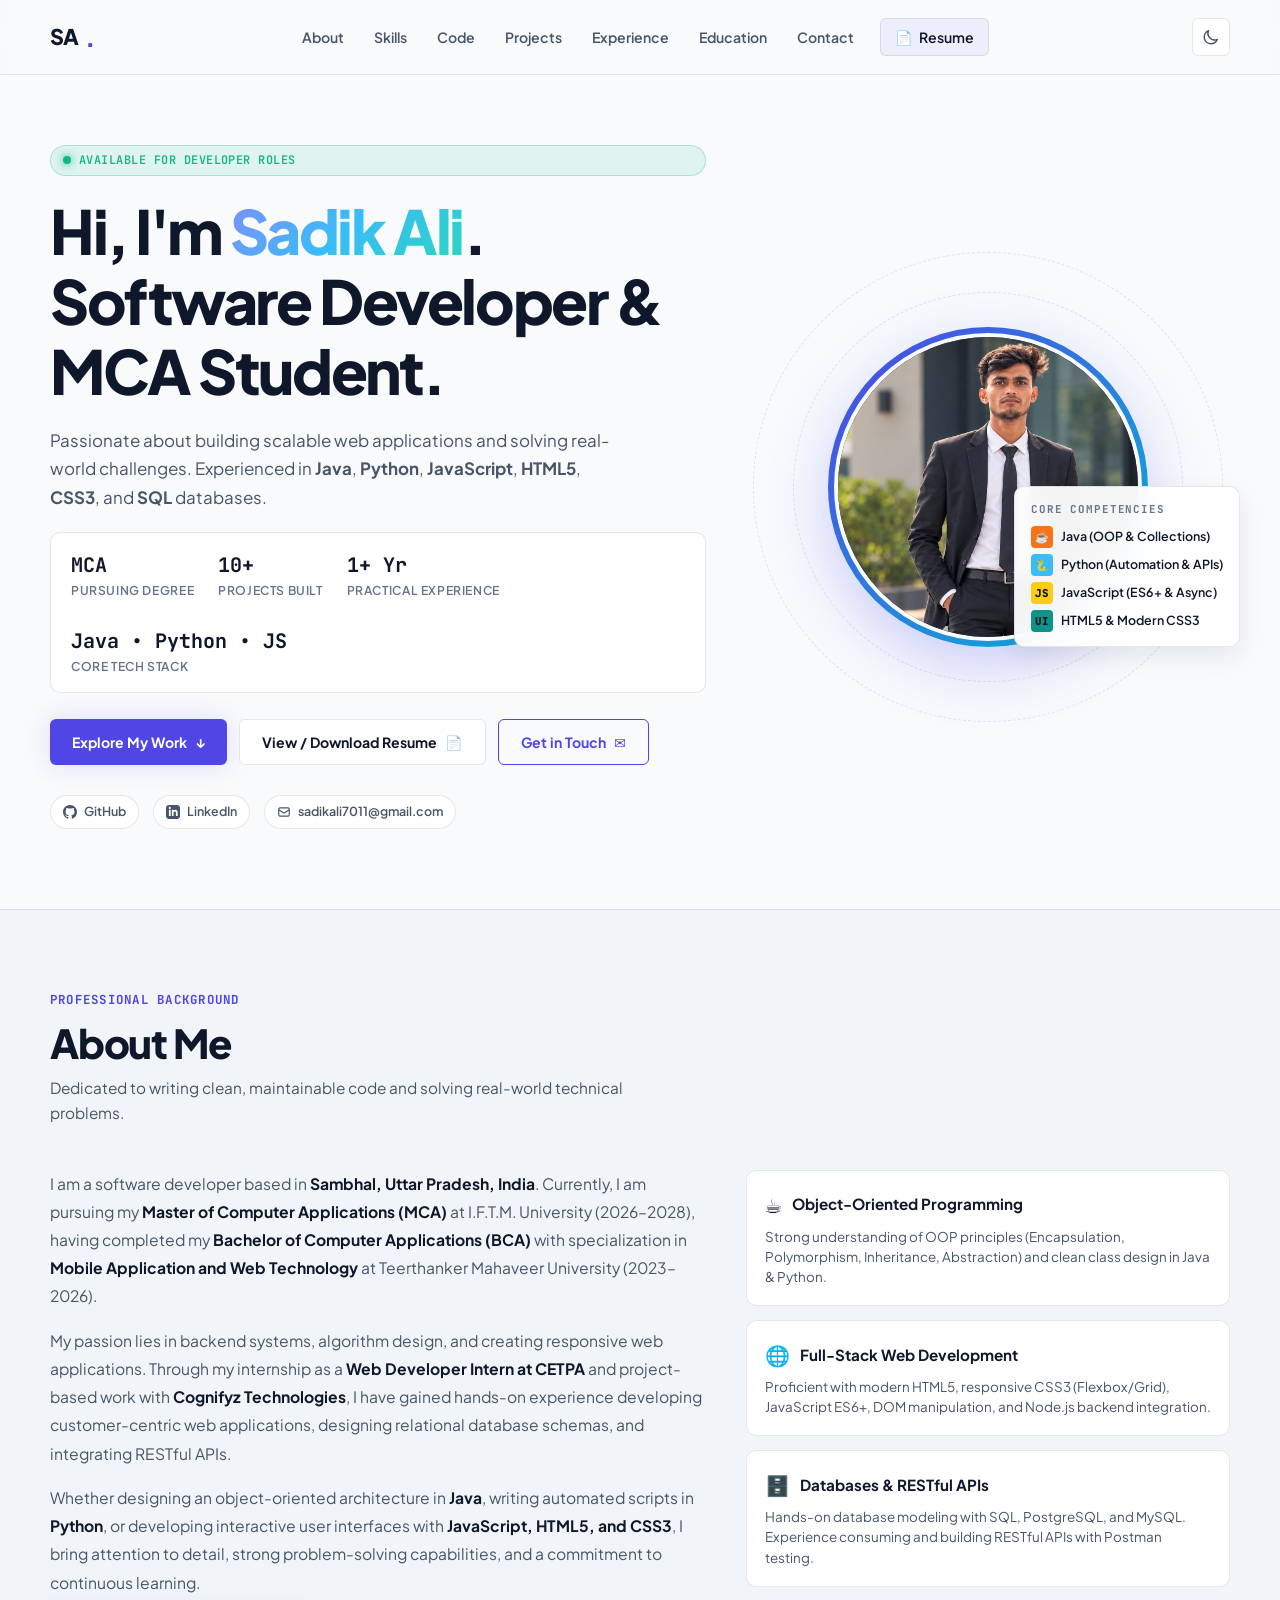
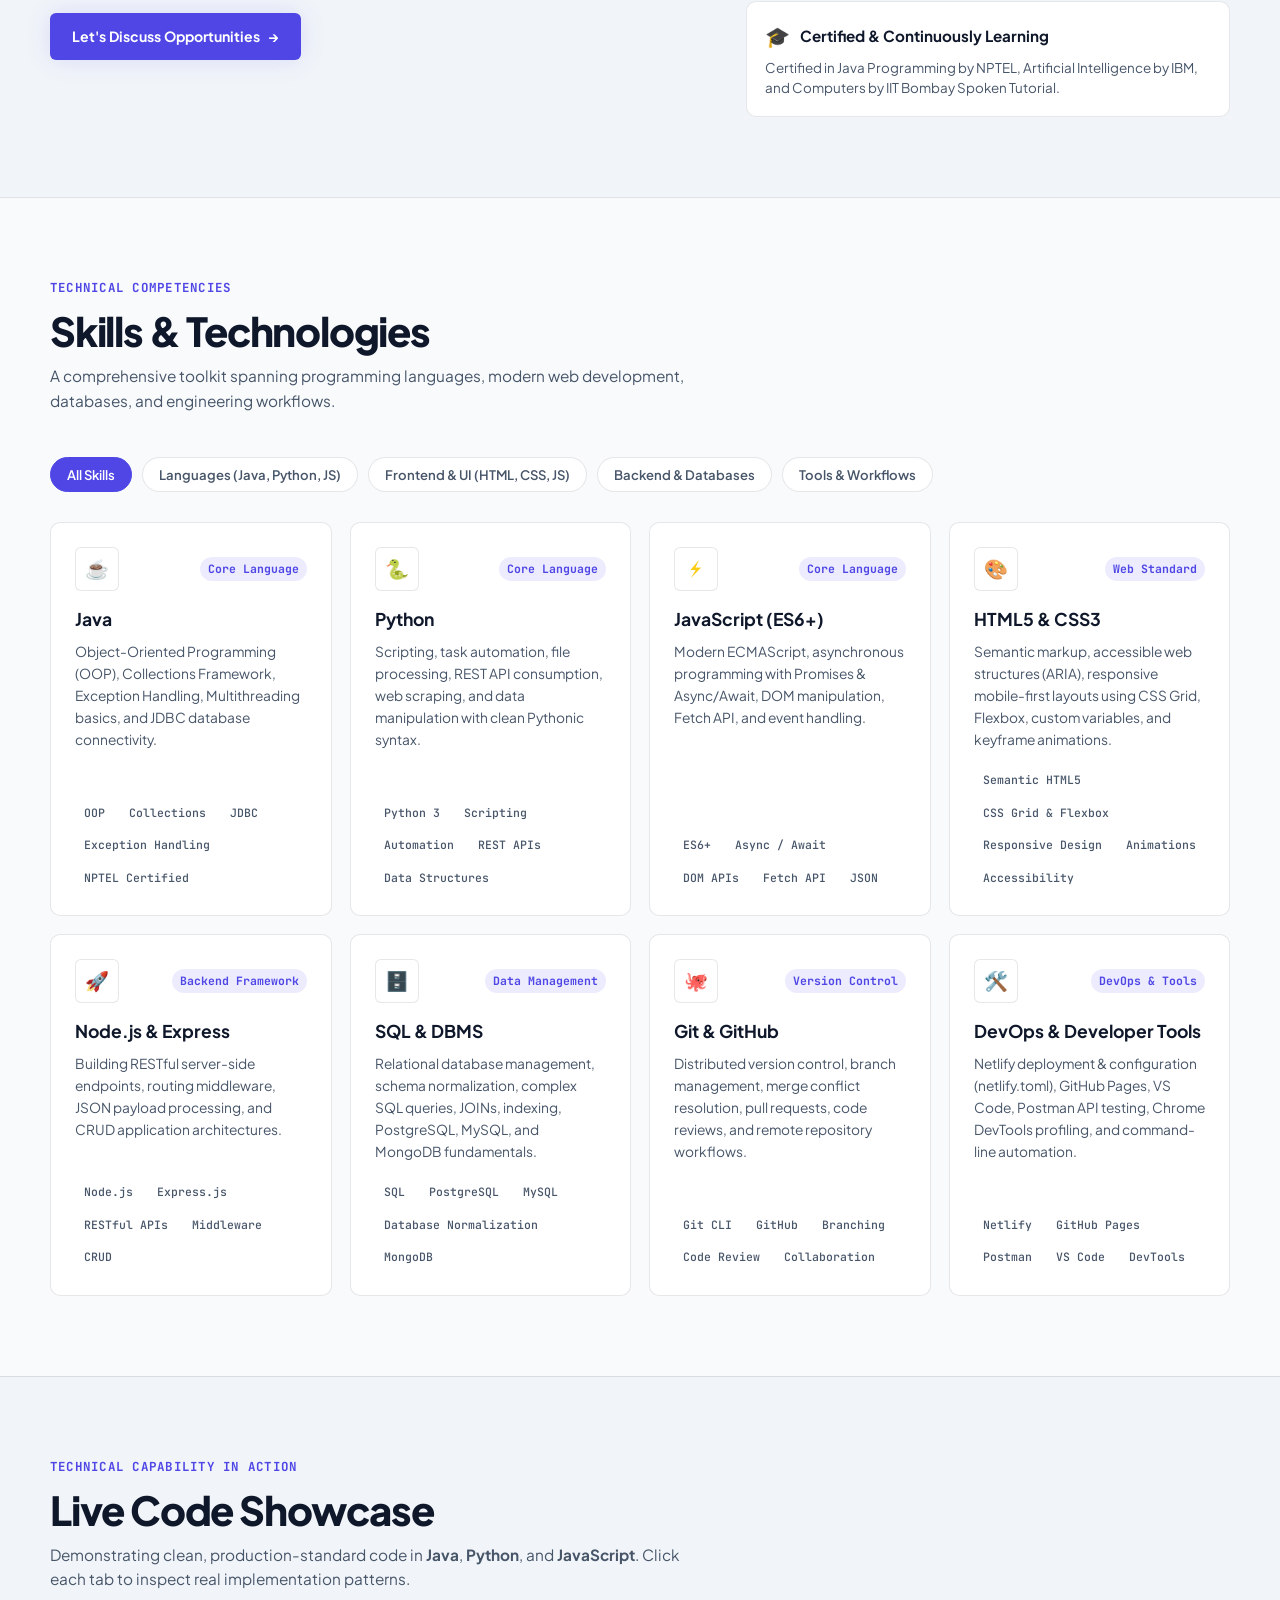
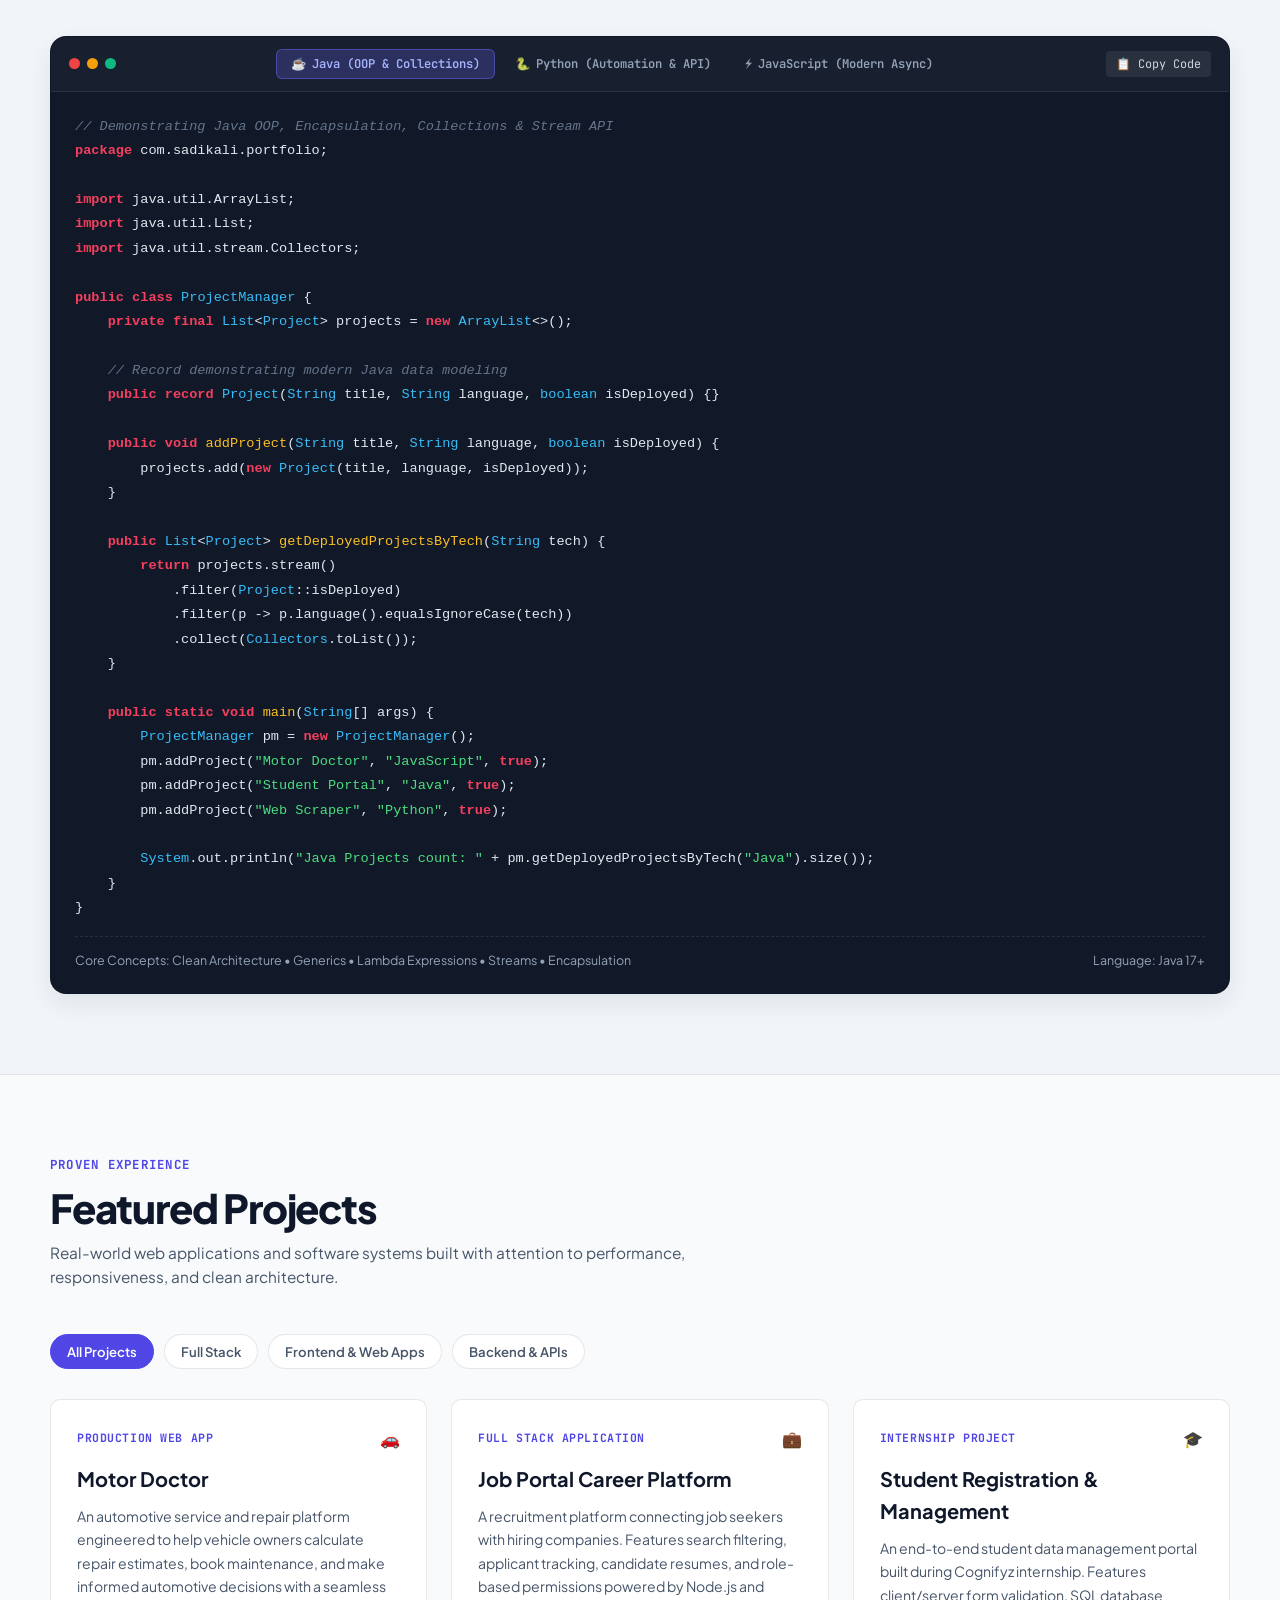
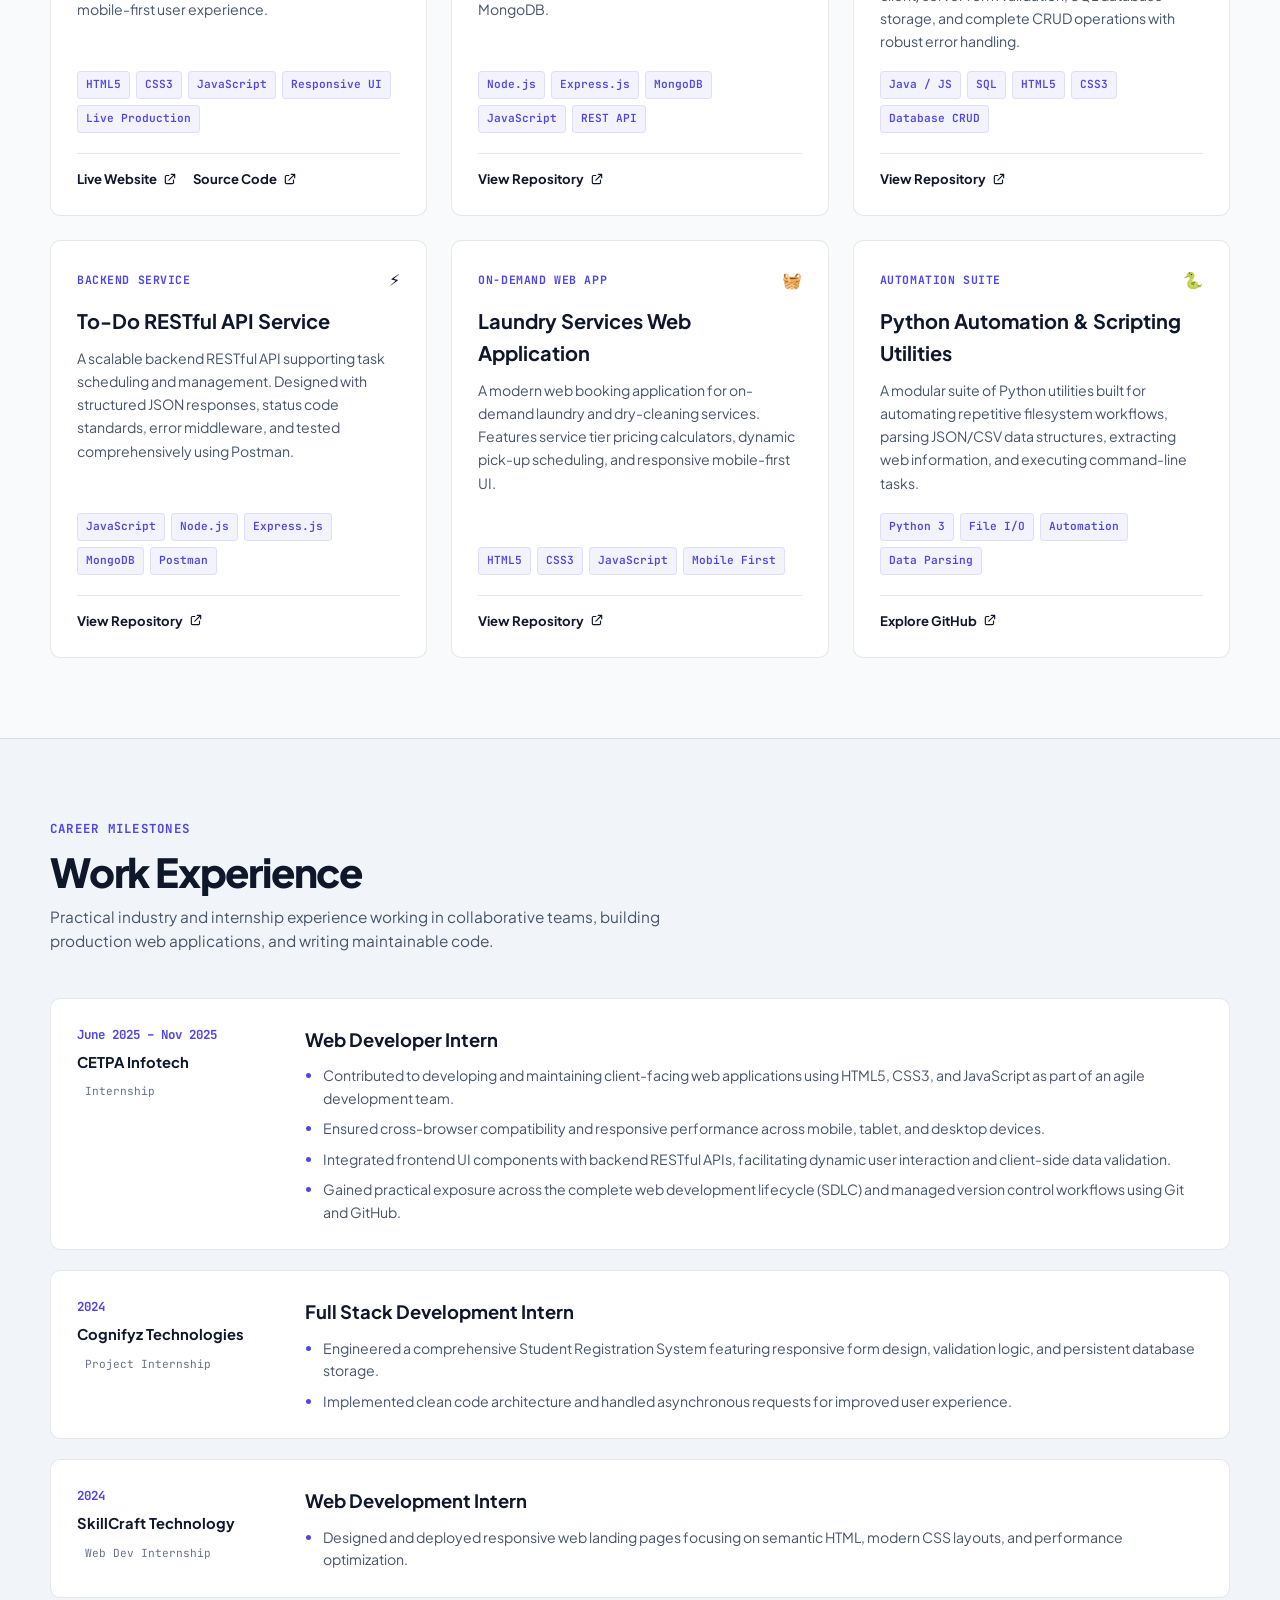
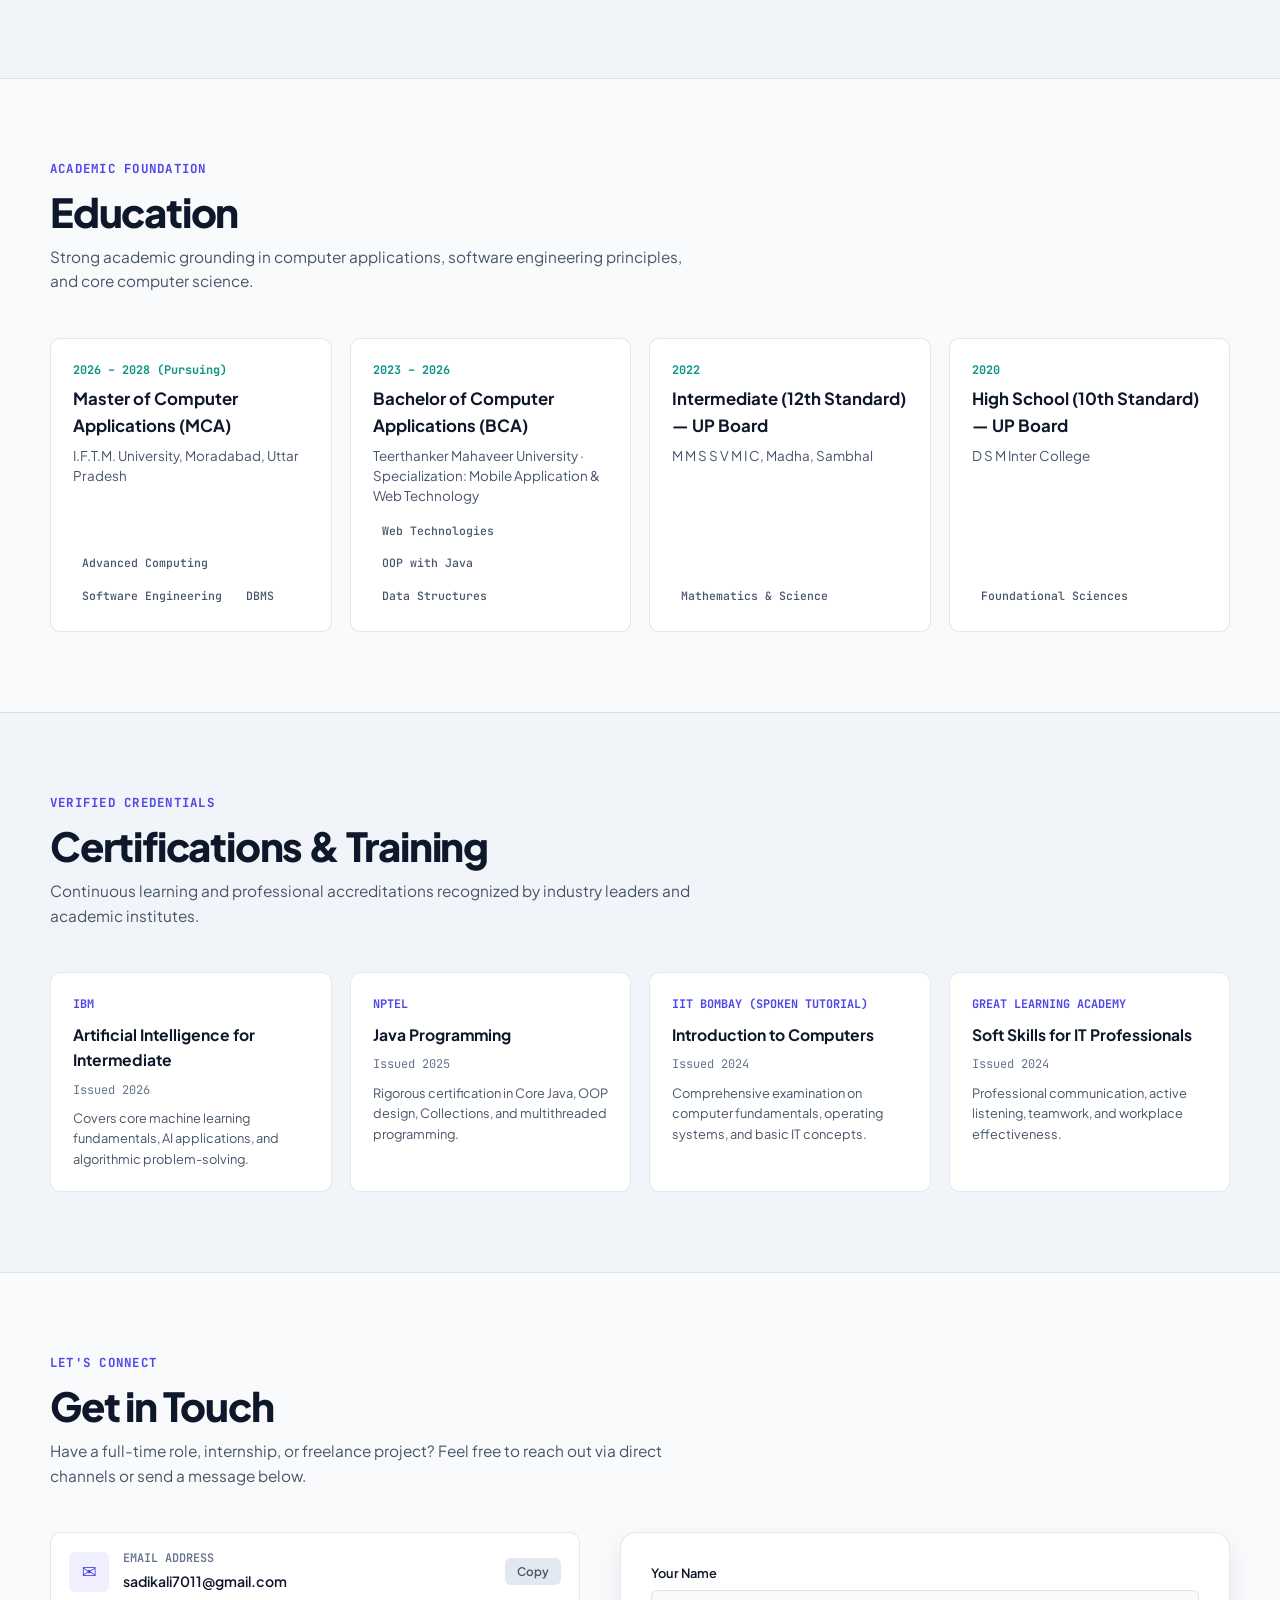
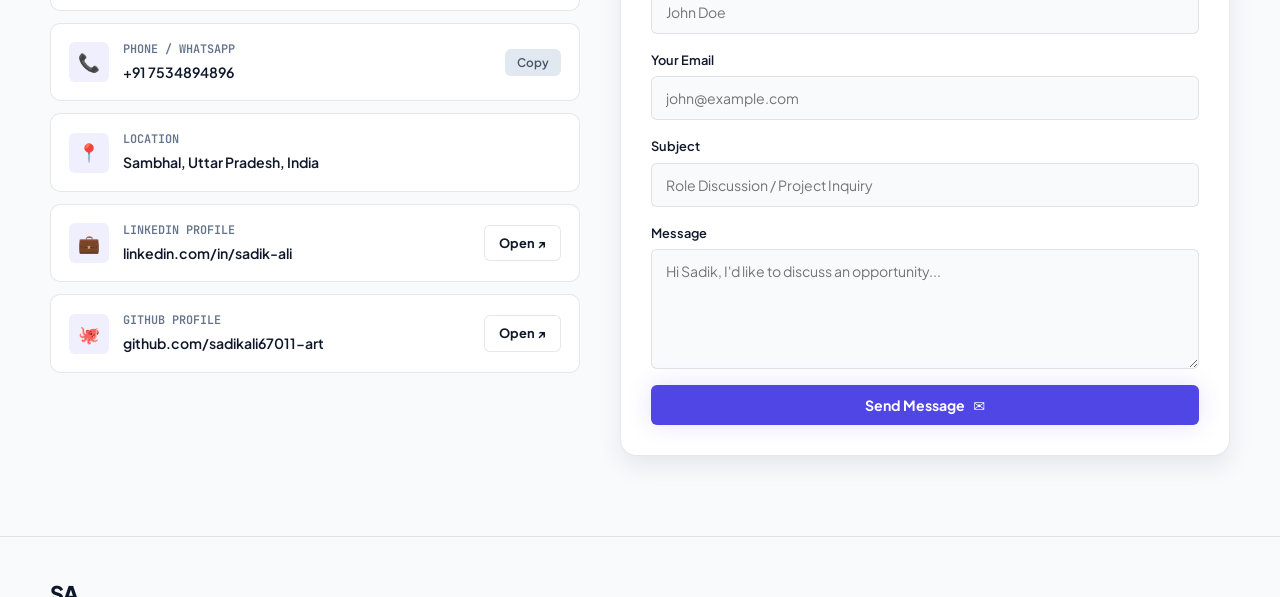
==== commit 21a1078e: "feat: upgrade portfolio to job-ready standards, showcase Java/Python/JS, fix resume and Netlify/GitH" ====
--- a/index.html
+++ b/index.html
@@ -1,278 +1,1096 @@
 <!doctype html>
-<html lang="en">
+<html lang="en" data-theme="dark">
   <head>
     <meta charset="utf-8" />
     <meta name="viewport" content="width=device-width, initial-scale=1" />
+    
+    <!-- Primary SEO Meta Tags -->
+    <title>Sadik Ali | Software Developer & MCA Student</title>
+    <meta name="title" content="Sadik Ali | Software Developer & MCA Student" />
     <meta
       name="description"
-      content="Sadik Ali is a software developer from Sambhal, Uttar Pradesh, with skills in Python, Java, JavaScript, and web development."
+      content="Sadik Ali is a Software Developer and MCA student specializing in Java, Python, JavaScript, and modern Web Development (HTML5, CSS3, SQL). View projects, live demos, and resume."
     />
-    <meta name="theme-color" content="#101b2d" />
-    <title>Sadik Ali | Software Developer</title>
+    <meta name="keywords" content="Sadik Ali, Software Developer, Java Developer, Python Developer, Web Developer, Full Stack, MCA, Portfolio, Sambhal, Uttar Pradesh" />
+    <meta name="author" content="Sadik Ali" />
+    <meta name="theme-color" content="#0b1120" />
+
+    <!-- Open Graph / Facebook -->
+    <meta property="og:type" content="website" />
+    <meta property="og:url" content="https://sadikali67011-art.github.io/Portfolio/" />
+    <meta property="og:title" content="Sadik Ali | Software Developer & MCA Student" />
+    <meta property="og:description" content="Portfolio of Sadik Ali — Software Developer specializing in Java, Python, JavaScript, HTML5, CSS3, and SQL." />
+    <meta property="og:image" content="image.jpeg" />
+
+    <!-- Twitter -->
+    <meta property="twitter:card" content="summary_large_image" />
+    <meta property="twitter:title" content="Sadik Ali | Software Developer & MCA Student" />
+    <meta property="twitter:description" content="Portfolio of Sadik Ali — Software Developer specializing in Java, Python, JavaScript, HTML5, CSS3, and SQL." />
+    <meta property="twitter:image" content="image.jpeg" />
+
+    <!-- SVG Favicon -->
+    <link rel="icon" type="image/svg+xml" href="data:image/svg+xml,<svg xmlns='http://www.w3.org/2000/svg' viewBox='0 0 100 100'><rect width='100' height='100' rx='20' fill='%236366f1'/><text x='50%' y='55%' dominant-baseline='middle' text-anchor='middle' font-family='sans-serif' font-weight='800' font-size='46' fill='%23ffffff'>SA</text></svg>" />
+
+    <!-- Google Fonts Preconnect & Stylesheet -->
+    <link rel="preconnect" href="https://fonts.googleapis.com" />
+    <link rel="preconnect" href="https://fonts.gstatic.com" crossorigin />
+    <link
+      href="https://fonts.googleapis.com/css2?family=Plus+Jakarta+Sans:wght@400;500;600;700;800&family=JetBrains+Mono:wght@400;500;600;700&display=swap"
+      rel="stylesheet"
+    />
+
     <link rel="preload" as="image" href="image.jpeg" />
     <link rel="stylesheet" href="styles.css" />
     <script src="script.js" defer></script>
+
+    <!-- Schema.org JSON-LD Structured Data -->
+    <script type="application/ld+json">
+      {
+        "@context": "https://schema.org",
+        "@type": "Person",
+        "name": "Sadik Ali",
+        "jobTitle": "Software Developer",
+        "email": "mailto:sadikali7011@gmail.com",
+        "telephone": "+917534894896",
+        "address": {
+          "@type": "PostalAddress",
+          "addressLocality": "Sambhal",
+          "addressRegion": "Uttar Pradesh",
+          "addressCountry": "India"
+        },
+        "alumniOf": [
+          {
+            "@type": "EducationalOrganization",
+            "name": "I.F.T.M. University, Moradabad"
+          },
+          {
+            "@type": "EducationalOrganization",
+            "name": "Teerthanker Mahaveer University"
+          }
+        ],
+        "knowsAbout": ["Java", "Python", "JavaScript", "HTML5", "CSS3", "SQL", "Web Development", "Node.js"],
+        "sameAs": [
+          "https://github.com/sadikali67011-art",
+          "https://www.linkedin.com/in/sadik-ali-75a539294/"
+        ]
+      }
+    </script>
   </head>
   <body>
-    <div id="app">
-      <header class="site-header">
-        <nav class="nav container" aria-label="Main navigation">
-          <a class="brand" href="#home" aria-label="Sadik Ali home">SA<span>.</span></a>
+    <!-- Top Header & Navigation -->
+    <header class="site-header">
+      <nav class="nav container" aria-label="Main navigation">
+        <a class="brand" href="#home" aria-label="Sadik Ali Home">
+          SA<span class="brand-dot">.</span>
+        </a>
+
+        <ul class="nav-links" id="nav-links">
+          <li><a href="#about">About</a></li>
+          <li><a href="#skills">Skills</a></li>
+          <li><a href="#code-showcase">Code</a></li>
+          <li><a href="#projects">Projects</a></li>
+          <li><a href="#experience">Experience</a></li>
+          <li><a href="#education">Education</a></li>
+          <li><a href="#contact">Contact</a></li>
+          <li>
+            <a class="nav-resume-btn" href="resume/">
+              <span aria-hidden="true">📄</span> Resume
+            </a>
+          </li>
+        </ul>
+
+        <div class="nav-actions">
+          <button class="theme-toggle" id="theme-toggle" type="button" aria-label="Switch theme">
+            <!-- Injected by script.js -->
+          </button>
           <button
             class="menu-toggle"
             type="button"
-            aria-label="Open navigation"
+            aria-label="Open navigation menu"
             aria-expanded="false"
             aria-controls="nav-links"
           >
-            <span></span><span></span>
+            <span></span>
+            <span></span>
+            <span></span>
           </button>
-          <ul class="nav-links" id="nav-links">
-            <li><a href="#about">About</a></li>
-            <li><a href="#skills">Skills</a></li>
-            <li><a href="#experience">Experience</a></li>
-            <li><a href="#projects">Projects</a></li>
-            <li><a href="#education">Education</a></li>
-            <li><a class="nav-contact" href="#contact">Contact</a></li>
-          </ul>
-        </nav>
-      </header>
-      <main id="main-content">
-        <section class="hero container" id="home">
-          <div class="hero-copy">
-            <p class="eyebrow"><span class="status-dot"></span> SOFTWARE DEVELOPER</p>
-            <h1>Hi, I'm <span>Sadik Ali.</span><br />I build for the web.</h1>
-            <p class="hero-description">
-              A developer and computer applications student who enjoys turning
-              practical ideas into useful, responsive web experiences.
+        </div>
+      </nav>
+    </header>
+
+    <main id="main-content">
+      <!-- Hero Section -->
+      <section class="hero container" id="home">
+        <div class="hero-copy">
+          <div class="status-badge">
+            <span class="status-dot"></span> Available for Developer Roles
+          </div>
+
+          <h1 class="hero-title">
+            Hi, I'm <span class="highlight">Sadik Ali</span>.<br />
+            Software Developer &amp; MCA Student.
+          </h1>
+
+          <p class="hero-subtitle">
+            Passionate about building scalable web applications and solving real-world challenges. Experienced in <strong>Java</strong>, <strong>Python</strong>, <strong>JavaScript</strong>, <strong>HTML5</strong>, <strong>CSS3</strong>, and <strong>SQL</strong> databases.
+          </p>
+
+          <div class="hero-stats">
+            <div class="stat-item">
+              <span class="stat-value">MCA</span>
+              <span class="stat-label">Pursuing Degree</span>
+            </div>
+            <div class="stat-item">
+              <span class="stat-value">10+</span>
+              <span class="stat-label">Projects Built</span>
+            </div>
+            <div class="stat-item">
+              <span class="stat-value">1+ Yr</span>
+              <span class="stat-label">Practical Experience</span>
+            </div>
+            <div class="stat-item">
+              <span class="stat-value">Java • Python • JS</span>
+              <span class="stat-label">Core Tech Stack</span>
+            </div>
+          </div>
+
+          <div class="hero-actions">
+            <a class="button button-primary" href="#projects">
+              Explore My Work <span aria-hidden="true">↓</span>
+            </a>
+            <a class="button button-secondary" href="resume/">
+              View / Download Resume <span aria-hidden="true">📄</span>
+            </a>
+            <a class="button button-outline" href="#contact">
+              Get in Touch <span aria-hidden="true">✉️</span>
+            </a>
+          </div>
+
+          <div class="hero-socials" aria-label="Social profiles">
+            <a class="social-pill" href="https://github.com/sadikali67011-art" target="_blank" rel="noopener noreferrer">
+              <svg fill="currentColor" viewBox="0 0 24 24"><path d="M12 0C5.37 0 0 5.37 0 12c0 5.31 3.435 9.795 8.205 11.385.6.105.825-.255.825-.57 0-.285-.015-1.23-.015-2.235-3.015.555-3.795-.735-4.035-1.41-.135-.345-.72-1.41-1.23-1.695-.42-.225-1.02-.78-.015-.795.945-.015 1.62.87 1.845 1.23 1.08 1.815 2.805 1.305 3.495.99.105-.78.42-1.305.765-1.605-2.67-.3-5.46-1.335-5.46-5.925 0-1.305.465-2.385 1.23-3.225-.12-.3-.54-1.53.12-3.18 0 0 1.005-.315 3.3 1.23.96-.27 1.98-.405 3-.405s2.04.135 3 .405c2.295-1.56 3.3-1.23 3.3-1.23.66 1.65.24 2.88.12 3.18.765.84 1.23 1.905 1.23 3.225 0 4.605-2.805 5.625-5.475 5.925.435.375.81 1.095.81 2.22 0 1.605-.015 2.895-.015 3.3 0 .315.225.69.825.57A12.02 12.02 0 0024 12c0-6.63-5.37-12-12-12z"/></svg>
+              GitHub
+            </a>
+            <a class="social-pill" href="https://www.linkedin.com/in/sadik-ali-75a539294/" target="_blank" rel="noopener noreferrer">
+              <svg fill="currentColor" viewBox="0 0 24 24"><path d="M19 0h-14c-2.761 0-5 2.239-5 5v14c0 2.761 2.239 5 5 5h14c2.762 0 5-2.239 5-5v-14c0-2.761-2.238-5-5-5zm-11 19h-3v-11h3v11zm-1.5-12.268c-.966 0-1.75-.79-1.75-1.764s.784-1.764 1.75-1.764 1.75.79 1.75 1.764-.783 1.764-1.75 1.764zm13.5 12.268h-3v-5.604c0-3.368-4-3.113-4 0v5.604h-3v-11h3v1.765c1.396-2.586 7-2.777 7 2.476v6.759z"/></svg>
+              LinkedIn
+            </a>
+            <a class="social-pill" href="mailto:sadikali7011@gmail.com">
+              <svg fill="none" viewBox="0 0 24 24" stroke="currentColor"><path stroke-linecap="round" stroke-linejoin="round" stroke-width="2" d="M3 8l7.89 5.26a2 2 0 002.22 0L21 8M5 19h14a2 2 0 002-2V7a2 2 0 00-2-2H5a2 2 0 00-2 2v10a2 2 0 002 2z"/></svg>
+              sadikali7011@gmail.com
+            </a>
+          </div>
+        </div>
+
+        <div class="hero-visual">
+          <div class="orbit-ring orbit-ring-1"></div>
+          <div class="orbit-ring orbit-ring-2"></div>
+
+          <div class="avatar-wrapper">
+            <img class="avatar-img" src="image.jpeg" alt="Portrait of Sadik Ali" width="320" height="320" />
+          </div>
+
+          <div class="floating-toolkit" aria-label="Current Developer Toolkit">
+            <span class="toolkit-header">Core Competencies</span>
+            <div class="toolkit-items">
+              <div class="toolkit-item">
+                <span class="toolkit-badge badge-java">☕</span>
+                <span>Java (OOP &amp; Collections)</span>
+              </div>
+              <div class="toolkit-item">
+                <span class="toolkit-badge badge-python">🐍</span>
+                <span>Python (Automation &amp; APIs)</span>
+              </div>
+              <div class="toolkit-item">
+                <span class="toolkit-badge badge-js">JS</span>
+                <span>JavaScript (ES6+ &amp; Async)</span>
+              </div>
+              <div class="toolkit-item">
+                <span class="toolkit-badge badge-web">UI</span>
+                <span>HTML5 &amp; Modern CSS3</span>
+              </div>
+            </div>
+          </div>
+        </div>
+      </section>
+
+      <!-- About Section -->
+      <section class="section section-alt" id="about">
+        <div class="container">
+          <div class="section-header">
+            <span class="section-eyebrow">Professional Background</span>
+            <h2 class="section-title">About Me</h2>
+            <p class="section-desc">
+              Dedicated to writing clean, maintainable code and solving real-world technical problems.
             </p>
-            <div class="hero-actions">
-              <a class="button button-primary" href="#projects">Explore my work <span aria-hidden="true">↗</span></a>
-              <a class="button button-secondary" href="/resume">View / Download Resume</a>
-            </div>
-            <div class="hero-socials" aria-label="Social profiles">
-              <a href="https://github.com/sadikali67011-art" target="_blank" rel="noopener noreferrer">GitHub <span aria-hidden="true">↗</span></a>
-              <a href="https://www.linkedin.com/in/sadik-ali-75a539294/" target="_blank" rel="noopener noreferrer">LinkedIn <span aria-hidden="true">↗</span></a>
-              <a href="mailto:sadikali7011@gmail.com">Email <span aria-hidden="true">↗</span></a>
-            </div>
-          </div>
-          <div class="hero-visual">
-            <div class="photo-frame">
-              <img src="image.jpeg" alt="Portrait of Sadik Ali" width="440" height="440" />
-            </div>
-            <div class="orbit orbit-one"></div>
-            <div class="orbit orbit-two"></div>
-            <div class="code-card" aria-label="Developer tools: Python, Java and JavaScript">
-              <span class="code-card-label">CURRENT TOOLKIT</span>
-              <span class="code-language"><b class="language-python">Py</b> Python</span>
-              <span class="code-language"><b class="language-java">J</b> Java</span>
-              <span class="code-language"><b class="language-js">JS</b> JavaScript</span>
-            </div>
-            <span class="spark spark-one" aria-hidden="true">✳</span>
-            <span class="spark spark-two" aria-hidden="true">✦</span>
-          </div>
-          <a class="scroll-cue" href="#about"><span></span> SCROLL TO EXPLORE</a>
-        </section>
-
-        <section class="section section-light" id="about">
-          <div class="container about-grid">
-            <div>
-              <p class="eyebrow eyebrow-dark">A LITTLE ABOUT ME</p>
-              <h2 class="section-title">Curious by nature.<br /><span>Developer by choice.</span></h2>
-            </div>
-            <div class="about-copy">
+          </div>
+
+          <div class="about-grid">
+            <div class="about-text">
               <p>
-                I'm a software developer based in Sambhal, Uttar Pradesh, with
-                hands-on experience building web applications and interfaces.
-                I enjoy learning how things work, writing clear code, and
-                solving real problems one step at a time.
+                I am a software developer based in <strong>Sambhal, Uttar Pradesh, India</strong>. Currently, I am pursuing my <strong>Master of Computer Applications (MCA)</strong> at I.F.T.M. University (2026–2028), having completed my <strong>Bachelor of Computer Applications (BCA)</strong> with specialization in <strong>Mobile Application and Web Technology</strong> at Teerthanker Mahaveer University (2023–2026).
               </p>
               <p>
-                My toolkit includes Python, Java, JavaScript, HTML, CSS, and
-                SQL. I am currently pursuing my MCA after completing my BCA.
+                My passion lies in backend systems, algorithm design, and creating responsive web applications. Through my internship as a <strong>Web Developer Intern at CETPA</strong> and project-based work with <strong>Cognifyz Technologies</strong>, I have gained hands-on experience developing customer-centric web applications, designing relational database schemas, and integrating RESTful APIs.
               </p>
-              <a class="text-link" href="mailto:sadikali7011@gmail.com">Let's talk <span aria-hidden="true">↗</span></a>
-            </div>
-          </div>
-        </section>
-
-        <section class="section section-dark" id="skills">
-          <div class="container">
-            <div class="section-heading">
+              <p>
+                Whether designing an object-oriented architecture in <strong>Java</strong>, writing automated scripts in <strong>Python</strong>, or developing interactive user interfaces with <strong>JavaScript, HTML5, and CSS3</strong>, I bring attention to detail, strong problem-solving capabilities, and a commitment to continuous learning.
+              </p>
               <div>
-                <p class="eyebrow">WHAT I WORK WITH</p>
-                <h2 class="section-title">Tools of my trade<span>.</span></h2>
-              </div>
-              <p class="section-intro">A growing toolkit for building useful, reliable software.</p>
-            </div>
-            <div class="skills-grid">
-              <article class="skill-card">
-                <span class="skill-number">01</span>
-                <h3>Programming</h3>
-                <p>Python, Java, JavaScript</p>
-                <div class="skill-tags"><span>OOP</span><span>Problem solving</span><span>DSA basics</span></div>
-              </article>
-              <article class="skill-card">
-                <span class="skill-number">02</span>
-                <h3>Web development</h3>
-                <p>HTML, CSS, responsive design</p>
-                <div class="skill-tags"><span>Accessibility</span><span>Mobile-first</span><span>UI</span></div>
-              </article>
-              <article class="skill-card">
-                <span class="skill-number">03</span>
-                <h3>Databases & APIs</h3>
-                <p>SQL, PostgreSQL, REST APIs</p>
-                <div class="skill-tags"><span>DBMS</span><span>Data modeling</span><span>Postman</span></div>
-              </article>
-              <article class="skill-card">
-                <span class="skill-number">04</span>
-                <h3>Tools & teamwork</h3>
-                <p>Git, GitHub, VS Code</p>
-                <div class="skill-tags"><span>Communication</span><span>Collaboration</span><span>Learning</span></div>
-              </article>
-            </div>
-          </div>
-        </section>
-
-        <section class="section section-light" id="experience">
-          <div class="container">
-            <div class="section-heading">
-              <div>
-                <p class="eyebrow eyebrow-dark">WHERE I'VE GROWN</p>
-                <h2 class="section-title">Experience<span>.</span></h2>
-              </div>
-              <p class="section-intro">Learning by contributing, building, and working with a team.</p>
-            </div>
+                <a class="button button-primary" href="#contact">
+                  Let's Discuss Opportunities <span aria-hidden="true">→</span>
+                </a>
+              </div>
+            </div>
+
+            <div class="about-highlights">
+              <div class="highlight-card">
+                <div class="highlight-card-header">
+                  <span class="highlight-card-icon">☕</span>
+                  <h3>Object-Oriented Programming</h3>
+                </div>
+                <p>Strong understanding of OOP principles (Encapsulation, Polymorphism, Inheritance, Abstraction) and clean class design in Java &amp; Python.</p>
+              </div>
+
+              <div class="highlight-card">
+                <div class="highlight-card-header">
+                  <span class="highlight-card-icon">🌐</span>
+                  <h3>Full-Stack Web Development</h3>
+                </div>
+                <p>Proficient with modern HTML5, responsive CSS3 (Flexbox/Grid), JavaScript ES6+, DOM manipulation, and Node.js backend integration.</p>
+              </div>
+
+              <div class="highlight-card">
+                <div class="highlight-card-header">
+                  <span class="highlight-card-icon">🗄️</span>
+                  <h3>Databases &amp; RESTful APIs</h3>
+                </div>
+                <p>Hands-on database modeling with SQL, PostgreSQL, and MySQL. Experience consuming and building RESTful APIs with Postman testing.</p>
+              </div>
+
+              <div class="highlight-card">
+                <div class="highlight-card-header">
+                  <span class="highlight-card-icon">🎓</span>
+                  <h3>Certified &amp; Continuously Learning</h3>
+                </div>
+                <p>Certified in Java Programming by NPTEL, Artificial Intelligence by IBM, and Computers by IIT Bombay Spoken Tutorial.</p>
+              </div>
+            </div>
+          </div>
+        </div>
+      </section>
+
+      <!-- Skills Section -->
+      <section class="section" id="skills">
+        <div class="container">
+          <div class="section-header">
+            <span class="section-eyebrow">Technical Competencies</span>
+            <h2 class="section-title">Skills &amp; Technologies</h2>
+            <p class="section-desc">
+              A comprehensive toolkit spanning programming languages, modern web development, databases, and engineering workflows.
+            </p>
+          </div>
+
+          <div class="skills-filter-bar" role="tablist" aria-label="Filter skills">
+            <button class="filter-btn active" data-filter="all" type="button">All Skills</button>
+            <button class="filter-btn" data-filter="languages" type="button">Languages (Java, Python, JS)</button>
+            <button class="filter-btn" data-filter="frontend" type="button">Frontend &amp; UI (HTML, CSS, JS)</button>
+            <button class="filter-btn" data-filter="backend" type="button">Backend &amp; Databases</button>
+            <button class="filter-btn" data-filter="tools" type="button">Tools &amp; Workflows</button>
+          </div>
+
+          <div class="skills-grid">
+            <!-- 1. Java -->
+            <article class="skill-card" data-category="languages backend">
+              <div class="skill-icon-header">
+                <div class="skill-icon" style="color: var(--lang-java)">☕</div>
+                <span class="skill-level">Core Language</span>
+              </div>
+              <h3>Java</h3>
+              <p>Object-Oriented Programming (OOP), Collections Framework, Exception Handling, Multithreading basics, and JDBC database connectivity.</p>
+              <div class="skill-tags">
+                <span class="skill-tag">OOP</span>
+                <span class="skill-tag">Collections</span>
+                <span class="skill-tag">JDBC</span>
+                <span class="skill-tag">Exception Handling</span>
+                <span class="skill-tag">NPTEL Certified</span>
+              </div>
+            </article>
+
+            <!-- 2. Python -->
+            <article class="skill-card" data-category="languages backend">
+              <div class="skill-icon-header">
+                <div class="skill-icon" style="color: var(--lang-python)">🐍</div>
+                <span class="skill-level">Core Language</span>
+              </div>
+              <h3>Python</h3>
+              <p>Scripting, task automation, file processing, REST API consumption, web scraping, and data manipulation with clean Pythonic syntax.</p>
+              <div class="skill-tags">
+                <span class="skill-tag">Python 3</span>
+                <span class="skill-tag">Scripting</span>
+                <span class="skill-tag">Automation</span>
+                <span class="skill-tag">REST APIs</span>
+                <span class="skill-tag">Data Structures</span>
+              </div>
+            </article>
+
+            <!-- 3. JavaScript -->
+            <article class="skill-card" data-category="languages frontend">
+              <div class="skill-icon-header">
+                <div class="skill-icon" style="color: var(--lang-js)">⚡</div>
+                <span class="skill-level">Core Language</span>
+              </div>
+              <h3>JavaScript (ES6+)</h3>
+              <p>Modern ECMAScript, asynchronous programming with Promises &amp; Async/Await, DOM manipulation, Fetch API, and event handling.</p>
+              <div class="skill-tags">
+                <span class="skill-tag">ES6+</span>
+                <span class="skill-tag">Async / Await</span>
+                <span class="skill-tag">DOM APIs</span>
+                <span class="skill-tag">Fetch API</span>
+                <span class="skill-tag">JSON</span>
+              </div>
+            </article>
+
+            <!-- 4. HTML5 & CSS3 -->
+            <article class="skill-card" data-category="frontend">
+              <div class="skill-icon-header">
+                <div class="skill-icon" style="color: var(--teal)">🎨</div>
+                <span class="skill-level">Web Standard</span>
+              </div>
+              <h3>HTML5 &amp; CSS3</h3>
+              <p>Semantic markup, accessible web structures (ARIA), responsive mobile-first layouts using CSS Grid, Flexbox, custom variables, and keyframe animations.</p>
+              <div class="skill-tags">
+                <span class="skill-tag">Semantic HTML5</span>
+                <span class="skill-tag">CSS Grid &amp; Flexbox</span>
+                <span class="skill-tag">Responsive Design</span>
+                <span class="skill-tag">Animations</span>
+                <span class="skill-tag">Accessibility</span>
+              </div>
+            </article>
+
+            <!-- 5. Node.js & Express -->
+            <article class="skill-card" data-category="backend">
+              <div class="skill-icon-header">
+                <div class="skill-icon" style="color: var(--emerald)">🚀</div>
+                <span class="skill-level">Backend Framework</span>
+              </div>
+              <h3>Node.js &amp; Express</h3>
+              <p>Building RESTful server-side endpoints, routing middleware, JSON payload processing, and CRUD application architectures.</p>
+              <div class="skill-tags">
+                <span class="skill-tag">Node.js</span>
+                <span class="skill-tag">Express.js</span>
+                <span class="skill-tag">RESTful APIs</span>
+                <span class="skill-tag">Middleware</span>
+                <span class="skill-tag">CRUD</span>
+              </div>
+            </article>
+
+            <!-- 6. SQL & Databases -->
+            <article class="skill-card" data-category="backend">
+              <div class="skill-icon-header">
+                <div class="skill-icon" style="color: var(--cyan)">🗄️</div>
+                <span class="skill-level">Data Management</span>
+              </div>
+              <h3>SQL &amp; DBMS</h3>
+              <p>Relational database management, schema normalization, complex SQL queries, JOINs, indexing, PostgreSQL, MySQL, and MongoDB fundamentals.</p>
+              <div class="skill-tags">
+                <span class="skill-tag">SQL</span>
+                <span class="skill-tag">PostgreSQL</span>
+                <span class="skill-tag">MySQL</span>
+                <span class="skill-tag">Database Normalization</span>
+                <span class="skill-tag">MongoDB</span>
+              </div>
+            </article>
+
+            <!-- 7. Git & GitHub -->
+            <article class="skill-card" data-category="tools">
+              <div class="skill-icon-header">
+                <div class="skill-icon" style="color: #f43f5e">🐙</div>
+                <span class="skill-level">Version Control</span>
+              </div>
+              <h3>Git &amp; GitHub</h3>
+              <p>Distributed version control, branch management, merge conflict resolution, pull requests, code reviews, and remote repository workflows.</p>
+              <div class="skill-tags">
+                <span class="skill-tag">Git CLI</span>
+                <span class="skill-tag">GitHub</span>
+                <span class="skill-tag">Branching</span>
+                <span class="skill-tag">Code Review</span>
+                <span class="skill-tag">Collaboration</span>
+              </div>
+            </article>
+
+            <!-- 8. Deployment & Engineering -->
+            <article class="skill-card" data-category="tools">
+              <div class="skill-icon-header">
+                <div class="skill-icon" style="color: var(--amber)">🛠️</div>
+                <span class="skill-level">DevOps &amp; Tools</span>
+              </div>
+              <h3>DevOps &amp; Developer Tools</h3>
+              <p>Netlify deployment &amp; configuration (netlify.toml), GitHub Pages, VS Code, Postman API testing, Chrome DevTools profiling, and command-line automation.</p>
+              <div class="skill-tags">
+                <span class="skill-tag">Netlify</span>
+                <span class="skill-tag">GitHub Pages</span>
+                <span class="skill-tag">Postman</span>
+                <span class="skill-tag">VS Code</span>
+                <span class="skill-tag">DevTools</span>
+              </div>
+            </article>
+          </div>
+        </div>
+      </section>
+
+      <!-- NEW: Interactive Live Code Showcase (Java, Python, JavaScript) -->
+      <section class="section section-alt" id="code-showcase">
+        <div class="container">
+          <div class="section-header">
+            <span class="section-eyebrow">Technical Capability In Action</span>
+            <h2 class="section-title">Live Code Showcase</h2>
+            <p class="section-desc">
+              Demonstrating clean, production-standard code in <strong>Java</strong>, <strong>Python</strong>, and <strong>JavaScript</strong>. Click each tab to inspect real implementation patterns.
+            </p>
+          </div>
+
+          <div class="code-showcase-container">
+            <div class="code-window-topbar">
+              <div class="window-dots" aria-hidden="true">
+                <span class="dot dot-red"></span>
+                <span class="dot dot-yellow"></span>
+                <span class="dot dot-green"></span>
+              </div>
+
+              <div class="code-tabs" role="tablist" aria-label="Code language switch">
+                <button class="code-tab-btn active" data-lang="java" type="button">
+                  <span>☕</span> Java (OOP &amp; Collections)
+                </button>
+                <button class="code-tab-btn" data-lang="python" type="button">
+                  <span>🐍</span> Python (Automation &amp; API)
+                </button>
+                <button class="code-tab-btn" data-lang="js" type="button">
+                  <span>⚡</span> JavaScript (Modern Async)
+                </button>
+              </div>
+
+              <button class="code-copy-btn" id="copy-code-btn" type="button" aria-label="Copy code snippet">
+                <span>📋 Copy Code</span>
+              </button>
+            </div>
+
+            <!-- Java Code Panel -->
+            <div class="code-panel active" id="code-panel-java">
+              <pre class="code-block"><code><span class="syntax-comment">// Demonstrating Java OOP, Encapsulation, Collections &amp; Stream API</span>
+<span class="syntax-keyword">package</span> com.sadikali.portfolio;
+
+<span class="syntax-keyword">import</span> java.util.ArrayList;
+<span class="syntax-keyword">import</span> java.util.List;
+<span class="syntax-keyword">import</span> java.util.stream.Collectors;
+
+<span class="syntax-keyword">public class</span> <span class="syntax-type">ProjectManager</span> {
+    <span class="syntax-keyword">private final</span> <span class="syntax-type">List</span>&lt;<span class="syntax-type">Project</span>&gt; projects = <span class="syntax-keyword">new</span> <span class="syntax-type">ArrayList</span>&lt;&gt;();
+
+    <span class="syntax-comment">// Record demonstrating modern Java data modeling</span>
+    <span class="syntax-keyword">public record</span> <span class="syntax-type">Project</span>(<span class="syntax-type">String</span> title, <span class="syntax-type">String</span> language, <span class="syntax-type">boolean</span> isDeployed) {}
+
+    <span class="syntax-keyword">public void</span> <span class="syntax-function">addProject</span>(<span class="syntax-type">String</span> title, <span class="syntax-type">String</span> language, <span class="syntax-type">boolean</span> isDeployed) {
+        projects.add(<span class="syntax-keyword">new</span> <span class="syntax-type">Project</span>(title, language, isDeployed));
+    }
+
+    <span class="syntax-keyword">public</span> <span class="syntax-type">List</span>&lt;<span class="syntax-type">Project</span>&gt; <span class="syntax-function">getDeployedProjectsByTech</span>(<span class="syntax-type">String</span> tech) {
+        <span class="syntax-keyword">return</span> projects.stream()
+            .filter(<span class="syntax-type">Project</span>::isDeployed)
+            .filter(p -&gt; p.language().equalsIgnoreCase(tech))
+            .collect(<span class="syntax-type">Collectors</span>.toList());
+    }
+
+    <span class="syntax-keyword">public static void</span> <span class="syntax-function">main</span>(<span class="syntax-type">String</span>[] args) {
+        <span class="syntax-type">ProjectManager</span> pm = <span class="syntax-keyword">new</span> <span class="syntax-type">ProjectManager</span>();
+        pm.addProject(<span class="syntax-string">"Motor Doctor"</span>, <span class="syntax-string">"JavaScript"</span>, <span class="syntax-keyword">true</span>);
+        pm.addProject(<span class="syntax-string">"Student Portal"</span>, <span class="syntax-string">"Java"</span>, <span class="syntax-keyword">true</span>);
+        pm.addProject(<span class="syntax-string">"Web Scraper"</span>, <span class="syntax-string">"Python"</span>, <span class="syntax-keyword">true</span>);
+
+        <span class="syntax-type">System</span>.out.println(<span class="syntax-string">"Java Projects count: "</span> + pm.getDeployedProjectsByTech(<span class="syntax-string">"Java"</span>).size());
+    }
+}</code></pre>
+              <div class="code-panel-footer">
+                <span>Core Concepts: Clean Architecture • Generics • Lambda Expressions • Streams • Encapsulation</span>
+                <span>Language: Java 17+</span>
+              </div>
+            </div>
+
+            <!-- Python Code Panel -->
+            <div class="code-panel" id="code-panel-python">
+              <pre class="code-block"><code><span class="syntax-comment"># Demonstrating Pythonic Automation, REST API Consumption &amp; Error Handling</span>
+<span class="syntax-keyword">import</span> urllib.request
+<span class="syntax-keyword">import</span> json
+<span class="syntax-keyword">from</span> typing <span class="syntax-keyword">import</span> List, Dict, Any
+
+<span class="syntax-keyword">class</span> <span class="syntax-type">GitHubPortfolioTracker</span>:
+    <span class="syntax-string">"""Fetches and summarizes public repositories using clean Python OOP."""</span>
+
+    BASE_URL: <span class="syntax-type">str</span> = <span class="syntax-string">"https://api.github.com/users/{username}/repos"</span>
+
+    <span class="syntax-keyword">def</span> <span class="syntax-function">__init__</span>(<span class="syntax-keyword">self</span>, username: <span class="syntax-type">str</span>) -&gt; <span class="syntax-keyword">None</span>:
+        <span class="syntax-keyword">self</span>.username = username
+        <span class="syntax-keyword">self</span>.endpoint = <span class="syntax-keyword">self</span>.BASE_URL.format(username=username)
+
+    <span class="syntax-keyword">def</span> <span class="syntax-function">fetch_repositories</span>(<span class="syntax-keyword">self</span>) -&gt; List[Dict[<span class="syntax-type">str</span>, Any]]:
+        <span class="syntax-keyword">try</span>:
+            request = urllib.request.Request(
+                <span class="syntax-keyword">self</span>.endpoint,
+                headers={<span class="syntax-string">"User-Agent"</span>: <span class="syntax-string">"Python-Portfolio-Tracker"</span>}
+            )
+            <span class="syntax-keyword">with</span> urllib.request.urlopen(request, timeout=<span class="syntax-number">10</span>) <span class="syntax-keyword">as</span> response:
+                <span class="syntax-keyword">return</span> json.loads(response.read().decode(<span class="syntax-string">"utf-8"</span>))
+        <span class="syntax-keyword">except</span> Exception <span class="syntax-keyword">as</span> exc:
+            print(<span class="syntax-string">f"Error fetching repositories: {exc}"</span>)
+            <span class="syntax-keyword">return</span> []
+
+    <span class="syntax-keyword">def</span> <span class="syntax-function">get_tech_breakdown</span>(<span class="syntax-keyword">self</span>) -&gt; Dict[<span class="syntax-type">str</span>, <span class="syntax-type">int</span>]:
+        repos = <span class="syntax-keyword">self</span>.fetch_repositories()
+        stats: Dict[<span class="syntax-type">str</span>, <span class="syntax-type">int</span>] = {}
+        <span class="syntax-keyword">for</span> repo <span class="syntax-keyword">in</span> repos:
+            lang = repo.get(<span class="syntax-string">"language"</span>) <span class="syntax-keyword">or</span> <span class="syntax-string">"Other"</span>
+            stats[lang] = stats.get(lang, <span class="syntax-number">0</span>) + <span class="syntax-number">1</span>
+        <span class="syntax-keyword">return</span> stats
+
+<span class="syntax-keyword">if</span> __name__ == <span class="syntax-string">"__main__"</span>:
+    tracker = <span class="syntax-type">GitHubPortfolioTracker</span>(<span class="syntax-string">"sadikali67011-art"</span>)
+    breakdown = tracker.get_tech_breakdown()
+    print(<span class="syntax-string">"Repository Tech Distribution:"</span>, breakdown)</code></pre>
+              <div class="code-panel-footer">
+                <span>Core Concepts: Type Hinting • Context Managers • HTTP Requests • Exception Handling • Data Processing</span>
+                <span>Language: Python 3.10+</span>
+              </div>
+            </div>
+
+            <!-- JavaScript Code Panel -->
+            <div class="code-panel" id="code-panel-js">
+              <pre class="code-block"><code><span class="syntax-comment">// Demonstrating Modern ES6+, Async/Await, Web API &amp; DOM State Management</span>
+<span class="syntax-keyword">class</span> <span class="syntax-type">InteractivePortfolio</span> {
+  <span class="syntax-function">constructor</span>() {
+    <span class="syntax-keyword">this</span>.theme = localStorage.getItem(<span class="syntax-string">"portfolio-theme"</span>) || <span class="syntax-string">"dark"</span>;
+    <span class="syntax-keyword">this</span>.init();
+  }
+
+  <span class="syntax-function">init</span>() {
+    document.documentElement.setAttribute(<span class="syntax-string">"data-theme"</span>, <span class="syntax-keyword">this</span>.theme);
+    <span class="syntax-keyword">this</span>.attachScrollListener();
+  }
+
+  <span class="syntax-keyword">async</span> <span class="syntax-function">copyToClipboard</span>(text, successCallback) {
+    <span class="syntax-keyword">try</span> {
+      <span class="syntax-keyword">await</span> navigator.clipboard.writeText(text);
+      <span class="syntax-keyword">if</span> (<span class="syntax-keyword">typeof</span> successCallback === <span class="syntax-string">"function"</span>) {
+        successCallback();
+      }
+    } <span class="syntax-keyword">catch</span> (err) {
+      console.error(<span class="syntax-string">"Clipboard write failed:"</span>, err);
+    }
+  }
+
+  <span class="syntax-function">attachScrollListener</span>() {
+    <span class="syntax-keyword">const</span> backToTop = document.querySelector(<span class="syntax-string">"#back-to-top"</span>);
+    window.addEventListener(<span class="syntax-string">"scroll"</span>, () =&gt; {
+      <span class="syntax-keyword">const</span> isScrolled = window.scrollY &gt; <span class="syntax-number">400</span>;
+      backToTop?.classList.toggle(<span class="syntax-string">"visible"</span>, isScrolled);
+    }, { passive: <span class="syntax-keyword">true</span> });
+  }
+}
+
+<span class="syntax-comment">// Instantiate application cleanly on DOM load</span>
+document.addEventListener(<span class="syntax-string">"DOMContentLoaded"</span>, () =&gt; <span class="syntax-keyword">new</span> <span class="syntax-type">InteractivePortfolio</span>());</code></pre>
+              <div class="code-panel-footer">
+                <span>Core Concepts: ES6 Classes • Async/Await • Clipboard API • Event Delegation • Performance</span>
+                <span>Language: ECMAScript 2022+</span>
+              </div>
+            </div>
+          </div>
+        </div>
+      </section>
+
+      <!-- Projects Section -->
+      <section class="section" id="projects">
+        <div class="container">
+          <div class="section-header">
+            <span class="section-eyebrow">Proven Experience</span>
+            <h2 class="section-title">Featured Projects</h2>
+            <p class="section-desc">
+              Real-world web applications and software systems built with attention to performance, responsiveness, and clean architecture.
+            </p>
+          </div>
+
+          <div class="projects-filter-bar skills-filter-bar" role="tablist" aria-label="Filter projects">
+            <button class="filter-btn active" data-filter="all" type="button">All Projects</button>
+            <button class="filter-btn" data-filter="fullstack" type="button">Full Stack</button>
+            <button class="filter-btn" data-filter="web" type="button">Frontend &amp; Web Apps</button>
+            <button class="filter-btn" data-filter="backend" type="button">Backend &amp; APIs</button>
+          </div>
+
+          <div class="projects-grid">
+            <!-- Project 1: Motor Doctor -->
+            <article class="project-card" data-category="web fullstack">
+              <div class="project-topbar">
+                <span class="project-badge">Production Web App</span>
+                <span aria-hidden="true">🚗</span>
+              </div>
+              <h3 class="project-title">Motor Doctor</h3>
+              <p class="project-desc">
+                An automotive service and repair platform engineered to help vehicle owners calculate repair estimates, book maintenance, and make informed automotive decisions with a seamless mobile-first user experience.
+              </p>
+              <div class="project-tags">
+                <span class="project-tag">HTML5</span>
+                <span class="project-tag">CSS3</span>
+                <span class="project-tag">JavaScript</span>
+                <span class="project-tag">Responsive UI</span>
+                <span class="project-tag">Live Production</span>
+              </div>
+              <div class="project-links">
+                <a class="project-link" href="https://motordoctor.in/" target="_blank" rel="noopener noreferrer">
+                  Live Website
+                  <svg fill="none" viewBox="0 0 24 24" stroke="currentColor"><path stroke-linecap="round" stroke-linejoin="round" stroke-width="2" d="M10 6H6a2 2 0 00-2 2v10a2 2 0 002 2h10a2 2 0 002-2v-4M14 4h6m0 0v6m0-6L10 14"/></svg>
+                </a>
+                <a class="project-link" href="https://github.com/sadikali67011-art/Motor-doctor" target="_blank" rel="noopener noreferrer">
+                  Source Code
+                  <svg fill="none" viewBox="0 0 24 24" stroke="currentColor"><path stroke-linecap="round" stroke-linejoin="round" stroke-width="2" d="M10 6H6a2 2 0 00-2 2v10a2 2 0 002 2h10a2 2 0 002-2v-4M14 4h6m0 0v6m0-6L10 14"/></svg>
+                </a>
+              </div>
+            </article>
+
+            <!-- Project 2: Job Portal -->
+            <article class="project-card" data-category="fullstack backend">
+              <div class="project-topbar">
+                <span class="project-badge">Full Stack Application</span>
+                <span aria-hidden="true">💼</span>
+              </div>
+              <h3 class="project-title">Job Portal Career Platform</h3>
+              <p class="project-desc">
+                A recruitment platform connecting job seekers with hiring companies. Features search filtering, applicant tracking, candidate resumes, and role-based permissions powered by Node.js and MongoDB.
+              </p>
+              <div class="project-tags">
+                <span class="project-tag">Node.js</span>
+                <span class="project-tag">Express.js</span>
+                <span class="project-tag">MongoDB</span>
+                <span class="project-tag">JavaScript</span>
+                <span class="project-tag">REST API</span>
+              </div>
+              <div class="project-links">
+                <a class="project-link" href="https://github.com/sadikali67011-art/Job-Portal" target="_blank" rel="noopener noreferrer">
+                  View Repository
+                  <svg fill="none" viewBox="0 0 24 24" stroke="currentColor"><path stroke-linecap="round" stroke-linejoin="round" stroke-width="2" d="M10 6H6a2 2 0 00-2 2v10a2 2 0 002 2h10a2 2 0 002-2v-4M14 4h6m0 0v6m0-6L10 14"/></svg>
+                </a>
+              </div>
+            </article>
+
+            <!-- Project 3: Student Registration System -->
+            <article class="project-card" data-category="fullstack backend">
+              <div class="project-topbar">
+                <span class="project-badge">Internship Project</span>
+                <span aria-hidden="true">🎓</span>
+              </div>
+              <h3 class="project-title">Student Registration &amp; Management</h3>
+              <p class="project-desc">
+                An end-to-end student data management portal built during Cognifyz internship. Features client/server form validation, SQL database storage, and complete CRUD operations with robust error handling.
+              </p>
+              <div class="project-tags">
+                <span class="project-tag">Java / JS</span>
+                <span class="project-tag">SQL</span>
+                <span class="project-tag">HTML5</span>
+                <span class="project-tag">CSS3</span>
+                <span class="project-tag">Database CRUD</span>
+              </div>
+              <div class="project-links">
+                <a class="project-link" href="https://github.com/sadikali67011-art/Cognifyz_FullStack_Task_1" target="_blank" rel="noopener noreferrer">
+                  View Repository
+                  <svg fill="none" viewBox="0 0 24 24" stroke="currentColor"><path stroke-linecap="round" stroke-linejoin="round" stroke-width="2" d="M10 6H6a2 2 0 00-2 2v10a2 2 0 002 2h10a2 2 0 002-2v-4M14 4h6m0 0v6m0-6L10 14"/></svg>
+                </a>
+              </div>
+            </article>
+
+            <!-- Project 4: To-Do RESTful API -->
+            <article class="project-card" data-category="backend">
+              <div class="project-topbar">
+                <span class="project-badge">Backend Service</span>
+                <span aria-hidden="true">⚡</span>
+              </div>
+              <h3 class="project-title">To-Do RESTful API Service</h3>
+              <p class="project-desc">
+                A scalable backend RESTful API supporting task scheduling and management. Designed with structured JSON responses, status code standards, error middleware, and tested comprehensively using Postman.
+              </p>
+              <div class="project-tags">
+                <span class="project-tag">JavaScript</span>
+                <span class="project-tag">Node.js</span>
+                <span class="project-tag">Express.js</span>
+                <span class="project-tag">MongoDB</span>
+                <span class="project-tag">Postman</span>
+              </div>
+              <div class="project-links">
+                <a class="project-link" href="https://github.com/sadikali67011-art/todo-api" target="_blank" rel="noopener noreferrer">
+                  View Repository
+                  <svg fill="none" viewBox="0 0 24 24" stroke="currentColor"><path stroke-linecap="round" stroke-linejoin="round" stroke-width="2" d="M10 6H6a2 2 0 00-2 2v10a2 2 0 002 2h10a2 2 0 002-2v-4M14 4h6m0 0v6m0-6L10 14"/></svg>
+                </a>
+              </div>
+            </article>
+
+            <!-- Project 5: Laundry Service Web App -->
+            <article class="project-card" data-category="web">
+              <div class="project-topbar">
+                <span class="project-badge">On-Demand Web App</span>
+                <span aria-hidden="true">🧺</span>
+              </div>
+              <h3 class="project-title">Laundry Services Web Application</h3>
+              <p class="project-desc">
+                A modern web booking application for on-demand laundry and dry-cleaning services. Features service tier pricing calculators, dynamic pick-up scheduling, and responsive mobile-first UI.
+              </p>
+              <div class="project-tags">
+                <span class="project-tag">HTML5</span>
+                <span class="project-tag">CSS3</span>
+                <span class="project-tag">JavaScript</span>
+                <span class="project-tag">Mobile First</span>
+              </div>
+              <div class="project-links">
+                <a class="project-link" href="https://github.com/sadikali67011-art/laundry-services-web-app" target="_blank" rel="noopener noreferrer">
+                  View Repository
+                  <svg fill="none" viewBox="0 0 24 24" stroke="currentColor"><path stroke-linecap="round" stroke-linejoin="round" stroke-width="2" d="M10 6H6a2 2 0 00-2 2v10a2 2 0 002 2h10a2 2 0 002-2v-4M14 4h6m0 0v6m0-6L10 14"/></svg>
+                </a>
+              </div>
+            </article>
+
+            <!-- Project 6: Python Automation & Scripts -->
+            <article class="project-card" data-category="backend">
+              <div class="project-topbar">
+                <span class="project-badge">Automation Suite</span>
+                <span aria-hidden="true">🐍</span>
+              </div>
+              <h3 class="project-title">Python Automation &amp; Scripting Utilities</h3>
+              <p class="project-desc">
+                A modular suite of Python utilities built for automating repetitive filesystem workflows, parsing JSON/CSV data structures, extracting web information, and executing command-line tasks.
+              </p>
+              <div class="project-tags">
+                <span class="project-tag">Python 3</span>
+                <span class="project-tag">File I/O</span>
+                <span class="project-tag">Automation</span>
+                <span class="project-tag">Data Parsing</span>
+              </div>
+              <div class="project-links">
+                <a class="project-link" href="https://github.com/sadikali67011-art" target="_blank" rel="noopener noreferrer">
+                  Explore GitHub
+                  <svg fill="none" viewBox="0 0 24 24" stroke="currentColor"><path stroke-linecap="round" stroke-linejoin="round" stroke-width="2" d="M10 6H6a2 2 0 00-2 2v10a2 2 0 002 2h10a2 2 0 002-2v-4M14 4h6m0 0v6m0-6L10 14"/></svg>
+                </a>
+              </div>
+            </article>
+          </div>
+        </div>
+      </section>
+
+      <!-- Experience Section -->
+      <section class="section section-alt" id="experience">
+        <div class="container">
+          <div class="section-header">
+            <span class="section-eyebrow">Career Milestones</span>
+            <h2 class="section-title">Work Experience</h2>
+            <p class="section-desc">
+              Practical industry and internship experience working in collaborative teams, building production web applications, and writing maintainable code.
+            </p>
+          </div>
+
+          <div class="timeline-container">
+            <!-- CETPA Experience -->
             <article class="timeline-card">
-              <span class="timeline-marker" aria-hidden="true"></span>
-              <div class="timeline-content">
-                <div class="timeline-heading">
-                  <div><h3>Web Developer Intern</h3><p class="timeline-company">CETPA</p></div>
-                  <span class="timeline-date">June 2025 - November 2025</span>
-                </div>
-                <ul class="detail-list">
-                  <li>Contributed to building and maintaining web-based applications as part of a development team.</li>
-                  <li>Gained practical experience across the web development lifecycle.</li>
+              <div class="timeline-meta">
+                <span class="timeline-date">June 2025 – Nov 2025</span>
+                <span class="timeline-company">CETPA Infotech</span>
+                <span class="timeline-badge">Internship</span>
+              </div>
+              <div class="timeline-details">
+                <h3 class="timeline-role">Web Developer Intern</h3>
+                <ul class="timeline-bullets">
+                  <li>Contributed to developing and maintaining client-facing web applications using HTML5, CSS3, and JavaScript as part of an agile development team.</li>
+                  <li>Ensured cross-browser compatibility and responsive performance across mobile, tablet, and desktop devices.</li>
+                  <li>Integrated frontend UI components with backend RESTful APIs, facilitating dynamic user interaction and client-side data validation.</li>
+                  <li>Gained practical exposure across the complete web development lifecycle (SDLC) and managed version control workflows using Git and GitHub.</li>
                 </ul>
               </div>
             </article>
-          </div>
-        </section>
-
-        <section class="section section-accent" id="projects">
-          <div class="container">
-            <div class="section-heading">
-              <div>
-                <p class="eyebrow eyebrow-dark">SELECTED WORK</p>
-                <h2 class="section-title">Ideas into projects<span>.</span></h2>
-              </div>
-              <p class="section-intro">A couple of products I've worked on. More on GitHub.</p>
-            </div>
-            <div class="project-grid">
-              <article class="project-card project-motor">
-                <div class="project-topline"><span>01 / WEB APPLICATION</span><span aria-hidden="true">↗</span></div>
-                <div class="project-illustration motor-mark" aria-hidden="true">MD<span>.</span></div>
-                <h3>Motor Doctor</h3>
-                <p>A vehicle service platform designed to help drivers understand repair estimates and make more informed maintenance decisions.</p>
-                <div class="project-tags"><span>Web development</span><span>Vehicle services</span><span>Responsive UI</span></div>
-                <div class="project-links">
-                  <a href="https://motordoctor.in/" target="_blank" rel="noopener noreferrer">Live website <span aria-hidden="true">↗</span></a>
-                  <a href="https://github.com/sadikali67011-art/Motor-doctor" target="_blank" rel="noopener noreferrer">GitHub <span aria-hidden="true">↗</span></a>
-                </div>
-              </article>
-              <article class="project-card project-jobs">
-                <div class="project-topline"><span>02 / WEB APPLICATION</span><span aria-hidden="true">↗</span></div>
-                <div class="project-illustration jobs-mark" aria-hidden="true">{ }</div>
-                <h3>Job Portal</h3>
-                <p>A job portal project focused on bringing job opportunities and job seekers together through a dedicated web experience.</p>
-                <div class="project-tags"><span>Node.js</span><span>Express</span><span>MongoDB</span></div>
-                <div class="project-links">
-                  <a href="https://github.com/sadikali67011-art/Job-Portal" target="_blank" rel="noopener noreferrer">View source <span aria-hidden="true">↗</span></a>
-                </div>
-              </article>
-            </div>
-          </div>
-        </section>
-
-        <section class="section section-dark" id="education">
-          <div class="container">
-            <div class="section-heading">
-              <div>
-                <p class="eyebrow">ALWAYS LEARNING</p>
-                <h2 class="section-title">Education<span>.</span></h2>
-              </div>
-              <p class="section-intro">Building a strong foundation in computer applications and software development.</p>
-            </div>
-            <div class="education-list">
-              <article class="education-item">
-                <span class="education-year">2026 - 2028</span>
-                <div><h3>Master of Computer Applications (MCA)</h3><p>I.F.T.M. University, Moradabad</p></div>
-                <span class="education-icon" aria-hidden="true">MCA</span>
-              </article>
-              <article class="education-item">
-                <span class="education-year">2023 - 2026</span>
-                <div><h3>Bachelor of Computer Applications (BCA)</h3><p>Mobile Application and Web Technology · Teerthanker Mahaveer University</p></div>
-                <span class="education-icon" aria-hidden="true">BCA</span>
-              </article>
-              <article class="education-item">
-                <span class="education-year">2022</span>
-                <div><h3>12th Standard · UP Board</h3><p>M M S S V M I C, Madha, Sambhal</p></div>
-                <span class="education-icon" aria-hidden="true">12</span>
-              </article>
-              <article class="education-item">
-                <span class="education-year">2020</span>
-                <div><h3>10th Standard · UP Board</h3><p>D S M Inter College</p></div>
-                <span class="education-icon" aria-hidden="true">10</span>
-              </article>
-            </div>
-          </div>
-        </section>
-
-        <section class="section section-light" id="certifications">
-          <div class="container">
-            <div class="section-heading">
-              <div>
-                <p class="eyebrow eyebrow-dark">MILESTONES</p>
-                <h2 class="section-title">Learning beyond class<span>.</span></h2>
-              </div>
-              <p class="section-intro">Courses and certifications that keep me curious.</p>
-            </div>
-            <div class="cert-grid">
-              <article class="cert-card"><span>2026</span><h3>Artificial Intelligence for Intermediate</h3><p>IBM</p></article>
-              <article class="cert-card"><span>2025</span><h3>Java Programming</h3><p>NPTEL</p></article>
-              <article class="cert-card"><span>2024</span><h3>Introduction to Computers</h3><p>Spoken Tutorial, IIT Bombay</p></article>
-              <article class="cert-card"><span>2024</span><h3>Soft Skills for IT Professionals</h3><p>Great Learning Academy</p></article>
-            </div>
-          </div>
-        </section>
-
-        <section class="section section-dark" id="strengths">
-          <div class="container strengths-row">
-            <div><p class="eyebrow">A BIT MORE ABOUT ME</p><h2 class="section-title">How I work<span>.</span></h2></div>
-            <div class="strength-tags"><span>Self-motivated</span><span>Active listener</span><span>Teamwork</span><span>Problem solving</span><span>Exploring technology</span><span>Singing</span></div>
-          </div>
-        </section>
-
-        <section class="contact-section" id="contact">
-          <div class="container contact-inner">
-            <p class="eyebrow">HAVE A ROLE OR PROJECT IN MIND?</p>
-            <h2>Let's build something<br /><span>useful together.</span></h2>
-            <a class="button button-light" href="mailto:sadikali7011@gmail.com">Get in touch <span aria-hidden="true">↗</span></a>
-            <div class="contact-details">
-              <a href="mailto:sadikali7011@gmail.com">sadikali7011@gmail.com</a>
-              <a href="tel:+917534894896">+91 7534894896</a>
-              <span>Sambhal, Uttar Pradesh</span>
-            </div>
-          </div>
-        </section>
-      </main>
-      <footer class="site-footer">
-        <div class="container footer-inner">
-          <a class="brand" href="#home">SA<span>.</span></a>
-          <p>Designed and built with care by Sadik Ali.</p>
-          <p>© <span id="current-year"></span> Sadik Ali</p>
-        </div>
-      </footer>
-    </div>
+
+            <!-- Cognifyz Experience -->
+            <article class="timeline-card">
+              <div class="timeline-meta">
+                <span class="timeline-date">2024</span>
+                <span class="timeline-company">Cognifyz Technologies</span>
+                <span class="timeline-badge">Project Internship</span>
+              </div>
+              <div class="timeline-details">
+                <h3 class="timeline-role">Full Stack Development Intern</h3>
+                <ul class="timeline-bullets">
+                  <li>Engineered a comprehensive Student Registration System featuring responsive form design, validation logic, and persistent database storage.</li>
+                  <li>Implemented clean code architecture and handled asynchronous requests for improved user experience.</li>
+                </ul>
+              </div>
+            </article>
+
+            <!-- SkillCraft Experience -->
+            <article class="timeline-card">
+              <div class="timeline-meta">
+                <span class="timeline-date">2024</span>
+                <span class="timeline-company">SkillCraft Technology</span>
+                <span class="timeline-badge">Web Dev Internship</span>
+              </div>
+              <div class="timeline-details">
+                <h3 class="timeline-role">Web Development Intern</h3>
+                <ul class="timeline-bullets">
+                  <li>Designed and deployed responsive web landing pages focusing on semantic HTML, modern CSS layouts, and performance optimization.</li>
+                </ul>
+              </div>
+            </article>
+          </div>
+        </div>
+      </section>
+
+      <!-- Education Section -->
+      <section class="section" id="education">
+        <div class="container">
+          <div class="section-header">
+            <span class="section-eyebrow">Academic Foundation</span>
+            <h2 class="section-title">Education</h2>
+            <p class="section-desc">
+              Strong academic grounding in computer applications, software engineering principles, and core computer science.
+            </p>
+          </div>
+
+          <div class="education-grid">
+            <article class="education-card">
+              <span class="education-year">2026 – 2028 (Pursuing)</span>
+              <h3>Master of Computer Applications (MCA)</h3>
+              <p>I.F.T.M. University, Moradabad, Uttar Pradesh</p>
+              <div class="skill-tags">
+                <span class="skill-tag">Advanced Computing</span>
+                <span class="skill-tag">Software Engineering</span>
+                <span class="skill-tag">DBMS</span>
+              </div>
+            </article>
+
+            <article class="education-card">
+              <span class="education-year">2023 – 2026</span>
+              <h3>Bachelor of Computer Applications (BCA)</h3>
+              <p>Teerthanker Mahaveer University · Specialization: Mobile Application &amp; Web Technology</p>
+              <div class="skill-tags">
+                <span class="skill-tag">Web Technologies</span>
+                <span class="skill-tag">OOP with Java</span>
+                <span class="skill-tag">Data Structures</span>
+              </div>
+            </article>
+
+            <article class="education-card">
+              <span class="education-year">2022</span>
+              <h3>Intermediate (12th Standard) — UP Board</h3>
+              <p>M M S S V M I C, Madha, Sambhal</p>
+              <div class="skill-tags">
+                <span class="skill-tag">Mathematics &amp; Science</span>
+              </div>
+            </article>
+
+            <article class="education-card">
+              <span class="education-year">2020</span>
+              <h3>High School (10th Standard) — UP Board</h3>
+              <p>D S M Inter College</p>
+              <div class="skill-tags">
+                <span class="skill-tag">Foundational Sciences</span>
+              </div>
+            </article>
+          </div>
+        </div>
+      </section>
+
+      <!-- Certifications Section -->
+      <section class="section section-alt" id="certifications">
+        <div class="container">
+          <div class="section-header">
+            <span class="section-eyebrow">Verified Credentials</span>
+            <h2 class="section-title">Certifications &amp; Training</h2>
+            <p class="section-desc">
+              Continuous learning and professional accreditations recognized by industry leaders and academic institutes.
+            </p>
+          </div>
+
+          <div class="cert-grid">
+            <article class="cert-card">
+              <span class="cert-issuer">IBM</span>
+              <h3>Artificial Intelligence for Intermediate</h3>
+              <span class="cert-year">Issued 2026</span>
+              <p class="section-desc" style="font-size: 0.8rem;">Covers core machine learning fundamentals, AI applications, and algorithmic problem-solving.</p>
+            </article>
+
+            <article class="cert-card">
+              <span class="cert-issuer">NPTEL</span>
+              <h3>Java Programming</h3>
+              <span class="cert-year">Issued 2025</span>
+              <p class="section-desc" style="font-size: 0.8rem;">Rigorous certification in Core Java, OOP design, Collections, and multithreaded programming.</p>
+            </article>
+
+            <article class="cert-card">
+              <span class="cert-issuer">IIT Bombay (Spoken Tutorial)</span>
+              <h3>Introduction to Computers</h3>
+              <span class="cert-year">Issued 2024</span>
+              <p class="section-desc" style="font-size: 0.8rem;">Comprehensive examination on computer fundamentals, operating systems, and basic IT concepts.</p>
+            </article>
+
+            <article class="cert-card">
+              <span class="cert-issuer">Great Learning Academy</span>
+              <h3>Soft Skills for IT Professionals</h3>
+              <span class="cert-year">Issued 2024</span>
+              <p class="section-desc" style="font-size: 0.8rem;">Professional communication, active listening, teamwork, and workplace effectiveness.</p>
+            </article>
+          </div>
+        </div>
+      </section>
+
+      <!-- Contact Section & Functional Form -->
+      <section class="section" id="contact">
+        <div class="container">
+          <div class="section-header">
+            <span class="section-eyebrow">Let's Connect</span>
+            <h2 class="section-title">Get in Touch</h2>
+            <p class="section-desc">
+              Have a full-time role, internship, or freelance project? Feel free to reach out via direct channels or send a message below.
+            </p>
+          </div>
+
+          <div class="contact-grid">
+            <div class="contact-info">
+              <div class="contact-card-list">
+                <!-- Email Card -->
+                <div class="contact-card">
+                  <div class="contact-card-left">
+                    <div class="contact-card-icon" aria-hidden="true">✉️</div>
+                    <div>
+                      <div class="contact-card-label">Email Address</div>
+                      <a class="contact-card-val" href="mailto:sadikali7011@gmail.com">sadikali7011@gmail.com</a>
+                    </div>
+                  </div>
+                  <button class="copy-btn" data-copy="sadikali7011@gmail.com" type="button" aria-label="Copy email address">
+                    Copy
+                  </button>
+                </div>
+
+                <!-- Phone Card -->
+                <div class="contact-card">
+                  <div class="contact-card-left">
+                    <div class="contact-card-icon" aria-hidden="true">📞</div>
+                    <div>
+                      <div class="contact-card-label">Phone / WhatsApp</div>
+                      <a class="contact-card-val" href="tel:+917534894896">+91 7534894896</a>
+                    </div>
+                  </div>
+                  <button class="copy-btn" data-copy="+917534894896" type="button" aria-label="Copy phone number">
+                    Copy
+                  </button>
+                </div>
+
+                <!-- Location Card -->
+                <div class="contact-card">
+                  <div class="contact-card-left">
+                    <div class="contact-card-icon" aria-hidden="true">📍</div>
+                    <div>
+                      <div class="contact-card-label">Location</div>
+                      <span class="contact-card-val">Sambhal, Uttar Pradesh, India</span>
+                    </div>
+                  </div>
+                </div>
+
+                <!-- LinkedIn Card -->
+                <div class="contact-card">
+                  <div class="contact-card-left">
+                    <div class="contact-card-icon" aria-hidden="true">💼</div>
+                    <div>
+                      <div class="contact-card-label">LinkedIn Profile</div>
+                      <a class="contact-card-val" href="https://www.linkedin.com/in/sadik-ali-75a539294/" target="_blank" rel="noopener noreferrer">linkedin.com/in/sadik-ali</a>
+                    </div>
+                  </div>
+                  <a class="button button-sm button-secondary" href="https://www.linkedin.com/in/sadik-ali-75a539294/" target="_blank" rel="noopener noreferrer">
+                    Open ↗
+                  </a>
+                </div>
+
+                <!-- GitHub Card -->
+                <div class="contact-card">
+                  <div class="contact-card-left">
+                    <div class="contact-card-icon" aria-hidden="true">🐙</div>
+                    <div>
+                      <div class="contact-card-label">GitHub Profile</div>
+                      <a class="contact-card-val" href="https://github.com/sadikali67011-art" target="_blank" rel="noopener noreferrer">github.com/sadikali67011-art</a>
+                    </div>
+                  </div>
+                  <a class="button button-sm button-secondary" href="https://github.com/sadikali67011-art" target="_blank" rel="noopener noreferrer">
+                    Open ↗
+                  </a>
+                </div>
+              </div>
+            </div>
+
+            <!-- Netlify-Ready Functional Form -->
+            <div class="contact-form-wrapper">
+              <form
+                class="contact-form"
+                id="contact-form"
+                name="contact"
+                method="POST"
+                data-netlify="true"
+                netlify-honeypot="bot-field"
+              >
+                <!-- Netlify hidden inputs -->
+                <input type="hidden" name="form-name" value="contact" />
+                <p style="display: none;">
+                  <label>Don’t fill this out if you're human: <input name="bot-field" /></label>
+                </p>
+
+                <div class="form-group">
+                  <label class="form-label" for="form-name">Your Name</label>
+                  <input class="form-input" id="form-name" type="text" name="name" placeholder="John Doe" required />
+                </div>
+
+                <div class="form-group">
+                  <label class="form-label" for="form-email">Your Email</label>
+                  <input class="form-input" id="form-email" type="email" name="email" placeholder="john@example.com" required />
+                </div>
+
+                <div class="form-group">
+                  <label class="form-label" for="form-subject">Subject</label>
+                  <input class="form-input" id="form-subject" type="text" name="subject" placeholder="Role Discussion / Project Inquiry" required />
+                </div>
+
+                <div class="form-group">
+                  <label class="form-label" for="form-message">Message</label>
+                  <textarea class="form-textarea" id="form-message" name="message" placeholder="Hi Sadik, I'd like to discuss an opportunity..." required></textarea>
+                </div>
+
+                <div class="form-status" id="form-status" role="alert"></div>
+
+                <button class="button button-primary" type="submit">
+                  Send Message <span aria-hidden="true">✉️</span>
+                </button>
+              </form>
+            </div>
+          </div>
+        </div>
+      </section>
+    </main>
+
+    <!-- Footer -->
+    <footer class="site-footer">
+      <div class="container footer-inner">
+        <div>
+          <a class="brand" href="#home">SA<span class="brand-dot">.</span></a>
+          <p class="footer-copy">© <span id="current-year"></span> Sadik Ali. Designed &amp; engineered for the modern web.</p>
+        </div>
+
+        <div class="footer-tech">
+          Built with Semantic HTML5, CSS3 &amp; Vanilla JS · 100% Netlify &amp; GitHub Ready
+        </div>
+      </div>
+    </footer>
+
+    <!-- Floating Back to Top Button -->
+    <button class="back-to-top" id="back-to-top" type="button" aria-label="Scroll back to top">
+      <span aria-hidden="true">↑</span>
+    </button>
   </body>
 </html>
--- a/styles.css
+++ b/styles.css
@@ -1,222 +1,1806 @@
-@import url("https://fonts.googleapis.com/css2?family=DM+Sans:wght@400;500;600;700&family=Manrope:wght@400;500;600;700;800&display=swap");
+/* ==========================================================================
+   Sadik Ali — Software Developer Portfolio Stylesheet
+   Modern, Accessible, High Performance, Responsive (Mobile to 4K)
+   Supports Light & Dark Modes + Pixel-Perfect Print Layout
+   ========================================================================== */
+
+@import url("https://fonts.googleapis.com/css2?family=Plus+Jakarta+Sans:wght@400;500;600;700;800&family=JetBrains+Mono:wght@400;500;600;700&display=swap");
 
 :root {
+  color-scheme: dark;
+  --bg-primary: #0b1120;
+  --bg-secondary: #0f172a;
+  --bg-card: #141f36;
+  --bg-card-hover: #1a2744;
+  --bg-elevated: #1e293b;
+  --border-color: rgba(255, 255, 255, 0.08);
+  --border-hover: rgba(99, 102, 241, 0.4);
+  --text-main: #f8fafc;
+  --text-muted: #94a3b8;
+  --text-subtle: #64748b;
+  
+  --primary: #6366f1;
+  --primary-glow: rgba(99, 102, 241, 0.25);
+  --teal: #14b8a6;
+  --teal-glow: rgba(20, 184, 166, 0.25);
+  --cyan: #06b6d4;
+  --amber: #f59e0b;
+  --rose: #f43f5e;
+  --emerald: #10b981;
+  
+  --lang-java: #f97316;
+  --lang-python: #38bdf8;
+  --lang-js: #facc15;
+  --lang-web: #ec4899;
+
+  --font-sans: "Plus Jakarta Sans", system-ui, -apple-system, sans-serif;
+  --font-mono: "JetBrains Mono", ui-monospace, SFMono-Regular, monospace;
+  --radius-sm: 6px;
+  --radius-md: 10px;
+  --radius-lg: 16px;
+  --radius-full: 9999px;
+  
+  --shadow-sm: 0 2px 8px rgba(0, 0, 0, 0.2);
+  --shadow-md: 0 10px 30px rgba(0, 0, 0, 0.35);
+  --shadow-glow: 0 0 25px var(--primary-glow);
+  --transition: all 0.25s cubic-bezier(0.16, 1, 0.3, 1);
+}
+
+[data-theme="light"] {
   color-scheme: light;
-  --ink: #17243b;
-  --navy: #101b2d;
-  --navy-light: #17243a;
-  --muted: #647087;
-  --paper: #f7f8fb;
-  --white: #fff;
-  --blue: #536dfe;
-  --teal: #70e1d1;
-  --line: #e5e9f0;
-  --font-body: "DM Sans", sans-serif;
-  --font-heading: "Manrope", sans-serif;
-}
-
-* { box-sizing: border-box; }
-html { scroll-behavior: smooth; scroll-padding-top: 84px; }
-body { overflow-x: hidden; margin: 0; background: var(--paper); color: var(--ink); font-family: var(--font-body); -webkit-font-smoothing: antialiased; }
-body, button, a { font-family: var(--font-body); }
-a { color: inherit; }
-button, a { -webkit-tap-highlight-color: transparent; }
-::selection { background: #d7ddff; color: var(--ink); }
-.container { width: min(1120px, calc(100% - 48px)); margin-inline: auto; }
-
-.site-header { position: sticky; z-index: 20; top: 0; border-bottom: 1px solid rgb(255 255 255 / 8%); background: rgb(16 27 45 / 96%); backdrop-filter: blur(14px); }
-.nav { min-height: 76px; display: flex; align-items: center; justify-content: space-between; }
-.brand { color: #fff; font-family: var(--font-heading); font-size: 25px; font-weight: 800; letter-spacing: -2px; text-decoration: none; }
-.brand span { color: var(--teal); }
-.nav-links { display: flex; align-items: center; gap: 29px; margin: 0; padding: 0; list-style: none; }
-.nav-links a { color: #d4dbea; font-size: 13px; font-weight: 600; text-decoration: none; transition: color .2s ease; }
-.nav-links a:hover { color: var(--teal); }
-.nav-links .nav-contact { padding: 11px 17px; border: 1px solid #57657a; border-radius: 6px; color: #fff; }
-.nav-links .nav-contact:hover { border-color: var(--teal); color: var(--teal); }
-.menu-toggle { display: none; }
-
-.hero { position: relative; min-height: 650px; display: grid; grid-template-columns: 1.05fr .95fr; align-items: center; gap: 40px; padding-block: 74px 110px; color: #fff; }
-body:has(.hero) { background: var(--navy); }
-.hero-copy { position: relative; z-index: 2; padding-bottom: 16px; }
-.eyebrow { margin: 0 0 18px; color: var(--teal); font-size: 11px; font-weight: 700; letter-spacing: .16em; }
-.status-dot { display: inline-block; width: 7px; height: 7px; margin: 0 8px 1px 0; border-radius: 50%; background: var(--teal); box-shadow: 0 0 13px rgb(112 225 209 / 80%); }
-.hero h1 { margin: 0; font-family: var(--font-heading); font-size: clamp(42px, 5.7vw, 68px); font-weight: 700; letter-spacing: -.065em; line-height: 1.12; }
-.hero h1 span { color: var(--teal); }
-.hero-description { max-width: 485px; margin: 23px 0 0; color: #b7c1d1; font-size: 16px; line-height: 1.8; }
-.hero-actions { display: flex; flex-wrap: wrap; gap: 12px; margin-top: 30px; }
-.button { min-height: 48px; display: inline-flex; align-items: center; justify-content: center; gap: 12px; padding: 0 18px; border: 1px solid transparent; border-radius: 6px; font-size: 13px; font-weight: 700; text-decoration: none; transition: transform .2s ease, background .2s ease; }
-.button:hover { transform: translateY(-2px); }
-.button-primary { background: var(--teal); color: #10243a; }
-.button-primary:hover { background: #a0f1e4; }
-.button-secondary { border-color: #657187; color: #fff; }
-.button-secondary:hover { border-color: var(--teal); color: var(--teal); }
-.hero-socials { display: flex; gap: 23px; margin-top: 34px; }
-.hero-socials a { color: #aeb9ca; font-size: 12px; font-weight: 600; text-decoration: none; }
-.hero-socials a:hover { color: var(--teal); }
-.hero-visual { position: relative; min-height: 410px; display: grid; place-items: center; overflow-x: clip; }
-.photo-frame { position: relative; z-index: 1; width: min(320px, 75vw); aspect-ratio: 1; overflow: hidden; border: 7px solid rgb(255 255 255 / 8%); border-radius: 50%; background: #d9e3eb; box-shadow: 0 30px 90px rgb(0 0 0 / 27%); }
-.photo-frame img { width: 100%; height: 100%; object-fit: cover; object-position: center 26%; }
-.orbit { position: absolute; border: 1px solid rgb(112 225 209 / 18%); border-radius: 50%; }
-.orbit-one { width: 410px; height: 410px; }
-.orbit-two { width: 490px; height: 490px; border-color: rgb(255 255 255 / 7%); }
-.code-card { position: absolute; z-index: 2; right: 0; bottom: 36px; display: grid; gap: 9px; min-width: 174px; padding: 16px; border: 1px solid rgb(255 255 255 / 12%); border-radius: 10px; background: #1b2940; box-shadow: 0 14px 45px rgb(0 0 0 / 22%); }
-.code-card-label { margin-bottom: 2px; color: #93a0b3; font-size: 8px; font-weight: 700; letter-spacing: .12em; }
-.code-language { display: flex; align-items: center; gap: 9px; color: #f1f4f8; font-size: 11px; font-weight: 600; }
-.code-language b { width: 22px; height: 22px; display: grid; place-items: center; border-radius: 5px; font-size: 9px; }
-.language-python { background: #ffda7c; color: #17243b; }.language-java { background: #ff9a76; color: #17243b; }.language-js { background: #f2dc59; color: #17243b; }
-.spark { position: absolute; color: var(--teal); }.spark-one { top: 53px; right: 54px; font-size: 24px; }.spark-two { bottom: 76px; left: 28px; color: #ffba8b; font-size: 22px; }
-.scroll-cue { position: absolute; bottom: 36px; left: 0; display: flex; align-items: center; gap: 10px; color: #8290a4; font-size: 9px; font-weight: 700; letter-spacing: .12em; text-decoration: none; }
-.scroll-cue span { width: 21px; height: 32px; border: 1px solid #647188; border-radius: 15px; }
-.scroll-cue span::after { content: ""; display: block; width: 3px; height: 6px; margin: 6px auto; border-radius: 3px; background: var(--teal); animation: scroll 1.2s ease-in-out infinite; }
-@keyframes scroll { 50% { transform: translateY(7px); } }
-
-.section { padding-block: 104px; }
-.section-light { background: var(--white); }
-.section-dark { background: var(--navy); color: #fff; }
-.section-accent { background: #f0f3ff; }
-.about-grid { display: grid; grid-template-columns: .9fr 1.1fr; gap: 70px; }
-.eyebrow-dark { color: #5068ed; }
-.section-title { margin: 0; color: inherit; font-family: var(--font-heading); font-size: clamp(32px, 4vw, 45px); font-weight: 700; letter-spacing: -.05em; line-height: 1.23; }
-.section-title span { color: #687cff; }
-.section-dark .section-title span { color: var(--teal); }
-.section-title > span:not(:last-child) { color: #637aff; }
-.about-grid .section-title span { color: #657aff; }
-.about-copy { max-width: 590px; color: var(--muted); font-size: 15px; line-height: 1.85; }
-.about-copy p { margin: 0 0 15px; }
-.text-link { display: inline-flex; gap: 9px; margin-top: 5px; color: #425bdc; font-size: 13px; font-weight: 700; text-decoration: none; }
-.text-link:hover { color: var(--navy); }
-.section-heading { display: flex; align-items: end; justify-content: space-between; gap: 30px; margin-bottom: 42px; }
-.section-intro { max-width: 330px; margin: 0 0 4px; color: #9eabbd; font-size: 14px; line-height: 1.7; }
-.section-light .section-intro, .section-accent .section-intro { color: var(--muted); }
-
-.skills-grid { display: grid; grid-template-columns: repeat(4, 1fr); gap: 14px; }
-.skill-card { min-height: 220px; padding: 23px 20px; border: 1px solid #2c3a50; border-radius: 9px; background: #142137; transition: transform .25s ease, border-color .25s ease; }
-.skill-card:hover { transform: translateY(-5px); border-color: #578f98; }
-.skill-number { color: var(--teal); font-size: 10px; font-weight: 700; letter-spacing: .08em; }
-.skill-card h3 { margin: 26px 0 8px; font-family: var(--font-heading); font-size: 16px; }
-.skill-card p { margin: 0; color: #b2bdcc; font-size: 12px; line-height: 1.6; }
-.skill-tags, .project-tags, .strength-tags { display: flex; flex-wrap: wrap; gap: 7px; }
-.skill-tags { margin-top: 20px; }
-.skill-tags span, .project-tags span { padding: 6px 8px; border-radius: 4px; background: rgb(255 255 255 / 6%); color: #9eabbd; font-size: 9px; }
-
-.timeline-card { position: relative; display: flex; gap: 24px; max-width: 850px; padding: 28px 30px; border: 1px solid var(--line); border-radius: 9px; background: #fff; box-shadow: 0 10px 35px rgb(18 35 64 / 4%); }
-.timeline-marker { flex: 0 0 10px; width: 10px; height: 10px; margin-top: 7px; border: 3px solid #dfe3ff; border-radius: 50%; background: #536dfe; box-shadow: 0 0 0 4px #f3f4ff; }
-.timeline-content { flex: 1; }
-.timeline-heading { display: flex; align-items: start; justify-content: space-between; gap: 20px; }
-.timeline-heading h3, .education-item h3 { margin: 0; color: var(--ink); font-family: var(--font-heading); font-size: 16px; }
-.timeline-company { margin: 6px 0 0; color: #536dfe; font-size: 12px; font-weight: 700; }
-.timeline-date { color: var(--muted); font-size: 11px; }
-.detail-list { display: grid; gap: 9px; margin: 19px 0 0; padding-left: 17px; color: var(--muted); font-size: 13px; line-height: 1.6; }
-.detail-list li::marker { color: #536dfe; }
-
-.project-grid { display: grid; grid-template-columns: repeat(2, minmax(0, 1fr)); gap: 20px; }
-.project-card { position: relative; overflow: hidden; min-height: 390px; padding: 27px 29px; border: 1px solid #e1e5f0; border-radius: 10px; background: #fff; box-shadow: 0 13px 40px rgb(26 39 74 / 5%); }
-.project-card::after { position: absolute; right: -40px; bottom: -86px; width: 230px; height: 230px; border-radius: 50%; background: #e8ebff; content: ""; opacity: .7; }
-.project-jobs::after { background: #dff8f2; }
-.project-topline { position: relative; z-index: 1; display: flex; justify-content: space-between; color: #768196; font-size: 9px; font-weight: 700; letter-spacing: .1em; }
-.project-topline span:last-child { color: #536dfe; font-size: 16px; }
-.project-illustration { position: relative; z-index: 1; height: 87px; display: grid; place-items: center; font-family: var(--font-heading); font-weight: 800; }
-.motor-mark { color: #536dfe; font-size: 41px; letter-spacing: -.09em; }
-.motor-mark span { color: #ff9b72; }
-.jobs-mark { color: #16a691; font-size: 45px; letter-spacing: .05em; }
-.project-card h3 { position: relative; z-index: 1; margin: 7px 0 9px; font-family: var(--font-heading); font-size: 21px; }
-.project-card > p { position: relative; z-index: 1; max-width: 480px; min-height: 51px; margin: 0; color: var(--muted); font-size: 12px; line-height: 1.7; }
-.project-tags { position: relative; z-index: 1; margin-top: 17px; }
-.project-tags span { background: #f0f2f8; color: #606d83; }
-.project-links { position: relative; z-index: 1; display: flex; gap: 20px; margin-top: 23px; }
-.project-links a { color: #3e54d1; font-size: 11px; font-weight: 700; text-decoration: none; }
-.project-links a:hover { color: var(--ink); }
-
-.education-list { border-top: 1px solid #2a384e; }
-.education-item { display: grid; grid-template-columns: 145px 1fr 54px; align-items: center; gap: 20px; min-height: 104px; border-bottom: 1px solid #2a384e; }
-.education-year { color: var(--teal); font-size: 12px; font-weight: 700; }
-.education-item h3 { color: #f4f6fa; font-size: 14px; }
-.education-item p { margin: 6px 0 0; color: #9ca9bb; font-size: 11px; }
-.education-icon { justify-self: end; color: #718198; font-size: 10px; font-weight: 700; letter-spacing: .05em; }
-
-.cert-grid { display: grid; grid-template-columns: repeat(4, 1fr); gap: 14px; }
-.cert-card { min-height: 164px; padding: 21px 19px; border: 1px solid var(--line); border-radius: 8px; background: #fff; }
-.cert-card > span { color: #566df0; font-size: 10px; font-weight: 700; }
-.cert-card h3 { margin: 17px 0 8px; font-family: var(--font-heading); font-size: 13px; line-height: 1.5; }
-.cert-card p { margin: 0; color: var(--muted); font-size: 11px; }
-.strengths-row { display: grid; grid-template-columns: .8fr 1.2fr; align-items: center; gap: 45px; }
-.strength-tags { gap: 10px; }
-.strength-tags span { padding: 10px 13px; border: 1px solid #33425a; border-radius: 30px; color: #d3dae5; font-size: 11px; }
-
-.contact-section { padding-block: 88px 76px; background: #5269f2; color: #fff; text-align: center; }
-.contact-section .eyebrow { color: #d9e0ff; }
-.contact-inner h2 { margin: 0; font-family: var(--font-heading); font-size: clamp(36px, 5.5vw, 58px); letter-spacing: -.06em; line-height: 1.18; }
-.contact-inner h2 span { color: #b5fff1; }
-.button-light { margin-top: 25px; background: #fff; color: #344bd1; }
-.button-light:hover { background: #e9fff9; }
-.contact-details { display: flex; justify-content: center; flex-wrap: wrap; gap: 25px; margin-top: 40px; color: #dfe4ff; font-size: 11px; }
-.contact-details a { text-decoration: none; }
-.contact-details a:hover { color: #fff; }
-.site-footer { background: var(--navy); }
-.footer-inner { min-height: 76px; display: flex; align-items: center; justify-content: space-between; gap: 20px; }
-.footer-inner .brand { font-size: 20px; }
-.footer-inner p { color: #8794a8; font-size: 10px; }
-
-.reveal { opacity: 0; transform: translateY(18px); transition: opacity .55s ease, transform .55s ease; }
-.reveal.is-visible { opacity: 1; transform: translateY(0); }
-
-.resume-page { min-height: 100vh; padding: 24px; background: #e9edf3; color: #17243b; font-family: Arial, Helvetica, sans-serif; }
-.resume-actions { max-width: 850px; display: flex; justify-content: space-between; margin: 0 auto 16px; }
-.resume-back, .resume-print { padding: 10px 14px; border: 0; border-radius: 6px; background: #17243b; color: #fff; cursor: pointer; font: inherit; text-decoration: none; }
-.resume-sheet { max-width: 850px; margin: auto; padding: 42px 50px; background: #fff; box-shadow: 0 8px 28px rgb(16 42 67 / 12%); font-size: 13px; line-height: 1.45; }
-.resume-header { padding-bottom: 13px; border-bottom: 2px solid #5269f2; text-align: center; }
-.resume-header h1 { margin: 0; font-size: 30px; }
-.resume-header p { margin: 4px 0; }
-.resume-header a { color: inherit; text-decoration: none; }
-.resume-role { color: #5269f2; font-size: 18px; font-weight: 700; }
-.resume-section { margin-top: 15px; }
-.resume-section h2 { margin: 0 0 6px; padding-bottom: 3px; border-bottom: 1px solid #d5dce5; color: #17243b; font-size: 14px; letter-spacing: .05em; text-transform: uppercase; }
-.resume-section p { margin: 3px 0; }
-.resume-entry { margin-top: 7px; break-inside: avoid; }
-.resume-entry-heading { display: flex; justify-content: space-between; gap: 12px; }
-.resume-entry-heading span, .resume-muted { color: #58677a; }
-.resume-entry ul, .resume-certifications { margin: 4px 0 0; padding-left: 18px; }
-
-@media (max-width: 900px) {
-  .nav-links { gap: 17px; }.nav-links a { font-size: 11px; }
-  .hero { min-height: 590px; grid-template-columns: 1.1fr .9fr; gap: 18px; }
-  .photo-frame { width: min(270px, 65vw); }.orbit-one { width: 340px; height: 340px; }.orbit-two { width: 400px; height: 400px; }
-  .code-card { right: -4px; }.skills-grid, .cert-grid { grid-template-columns: repeat(2, 1fr); }
-}
-@media (max-width: 640px) {
-  html { scroll-padding-top: 68px; }.container { width: min(100% - 36px, 500px); }
-  .nav { min-height: 66px; }.menu-toggle { width: 42px; height: 42px; display: grid; align-content: center; justify-content: center; gap: 6px; border: 1px solid #39465b; border-radius: 6px; background: transparent; }
-  .menu-toggle span { width: 18px; height: 2px; background: #fff; transition: transform .2s ease; }
-  .menu-toggle[aria-expanded="true"] span:first-child { transform: translateY(4px) rotate(45deg); }.menu-toggle[aria-expanded="true"] span:last-child { transform: translateY(-4px) rotate(-45deg); }
-  .nav-links { position: absolute; top: 65px; right: 0; left: 0; display: none; align-items: stretch; gap: 0; padding: 8px 18px 17px; border-bottom: 1px solid #334056; background: var(--navy); }
-  .nav-links.is-open { display: grid; }.nav-links li { border-bottom: 1px solid #26344a; }.nav-links li:last-child { border: 0; padding-top: 12px; }
-  .nav-links a { display: block; padding: 13px 3px; font-size: 13px; }.nav-links .nav-contact { display: inline-block; padding: 10px 14px; }
-  .hero { min-height: unset; grid-template-columns: 1fr; gap: 0; padding-block: 72px 92px; }
-  .hero h1 { font-size: clamp(43px, 12vw, 61px); }.hero-description { font-size: 14px; }
-  .hero-visual { min-height: 355px; margin-top: 18px; }.photo-frame { width: min(255px, 68vw); }.orbit-one { width: 320px; height: 320px; }.orbit-two { width: 365px; height: 365px; }
-  .code-card { right: 0; bottom: 16px; min-width: 148px; padding: 12px; }.code-language { font-size: 10px; }.spark-one { top: 17px; right: 29px; }.spark-two { bottom: 60px; left: 20px; }
-  .scroll-cue { bottom: 30px; }.section { padding-block: 72px; }.about-grid, .strengths-row { grid-template-columns: 1fr; gap: 25px; }
-  .section-heading { display: block; margin-bottom: 30px; }.section-intro { margin-top: 12px; }
-  .skills-grid { grid-template-columns: repeat(2, minmax(0, 1fr)); gap: 10px; }.skill-card { min-height: 205px; padding: 17px 14px; }.skill-card h3 { margin-top: 20px; font-size: 14px; }.skill-tags { gap: 5px; }.skill-tags span { font-size: 8px; }
-  .timeline-card { gap: 13px; padding: 22px 17px; }.timeline-heading { display: block; }.timeline-date { display: inline-block; margin-top: 10px; }.detail-list { font-size: 12px; }
-  .project-grid { grid-template-columns: 1fr; gap: 13px; }.project-card { min-height: 370px; padding: 23px 20px; }
-  .education-item { grid-template-columns: 82px 1fr; gap: 12px; padding-block: 18px; }.education-year { font-size: 10px; }.education-item h3 { font-size: 12px; line-height: 1.5; }.education-item p { font-size: 10px; line-height: 1.5; }.education-icon { display: none; }
-  .cert-grid { grid-template-columns: repeat(2, minmax(0, 1fr)); gap: 9px; }.cert-card { min-height: 165px; padding: 15px 13px; }.cert-card h3 { font-size: 12px; }
-  .strength-tags { gap: 8px; }.strength-tags span { padding: 9px 10px; font-size: 10px; }
-  .contact-section { padding-block: 72px 56px; }.contact-details { display: grid; gap: 12px; }.footer-inner { min-height: 70px; flex-wrap: wrap; gap: 5px 15px; padding-block: 12px; }.footer-inner p { margin: 0; }.footer-inner p:nth-of-type(1) { display: none; }
-  .resume-page { padding: 10px; }.resume-sheet { padding: 25px 20px; font-size: 11px; }.resume-entry-heading { gap: 5px; }.resume-entry-heading span { text-align: right; }
-}
-@media (prefers-reduced-motion: reduce) {
-  *, *::before, *::after { scroll-behavior: auto !important; animation-duration: .01ms !important; animation-iteration-count: 1 !important; transition-duration: .01ms !important; }
-}
+  --bg-primary: #f8fafc;
+  --bg-secondary: #f1f5f9;
+  --bg-card: #ffffff;
+  --bg-card-hover: #f8fafc;
+  --bg-elevated: #e2e8f0;
+  --border-color: rgba(15, 23, 42, 0.1);
+  --border-hover: rgba(79, 70, 229, 0.4);
+  --text-main: #0f172a;
+  --text-muted: #475569;
+  --text-subtle: #64748b;
+  
+  --primary: #4f46e5;
+  --primary-glow: rgba(79, 70, 229, 0.15);
+  --teal: #0d9488;
+  --shadow-sm: 0 2px 8px rgba(15, 23, 42, 0.06);
+  --shadow-md: 0 10px 25px rgba(15, 23, 42, 0.08);
+}
+
+/* Base & Reset */
+*, *::before, *::after {
+  box-sizing: border-box;
+  margin: 0;
+  padding: 0;
+}
+
+html {
+  scroll-behavior: smooth;
+  scroll-padding-top: 86px;
+  font-size: 16px;
+}
+
+body {
+  background-color: var(--bg-primary);
+  color: var(--text-main);
+  font-family: var(--font-sans);
+  line-height: 1.6;
+  -webkit-font-smoothing: antialiased;
+  -moz-osx-font-smoothing: grayscale;
+  overflow-x: hidden;
+  transition: background-color 0.3s ease, color 0.3s ease;
+}
+
+a {
+  color: inherit;
+  text-decoration: none;
+  transition: var(--transition);
+}
+
+button {
+  font-family: inherit;
+  cursor: pointer;
+  border: none;
+  background: none;
+}
+
+img {
+  max-width: 100%;
+  height: auto;
+  display: block;
+}
+
+.container {
+  width: min(1180px, calc(100% - 40px));
+  margin-inline: auto;
+}
+
+/* ==========================================================================
+   Header & Navigation
+   ========================================================================== */
+.site-header {
+  position: sticky;
+  top: 0;
+  z-index: 100;
+  background: rgba(11, 17, 32, 0.85);
+  backdrop-filter: blur(16px);
+  -webkit-backdrop-filter: blur(16px);
+  border-bottom: 1px solid var(--border-color);
+  transition: var(--transition);
+}
+
+[data-theme="light"] .site-header {
+  background: rgba(248, 250, 252, 0.88);
+}
+
+.nav {
+  min-height: 74px;
+  display: flex;
+  align-items: center;
+  justify-content: space-between;
+  gap: 16px;
+}
+
+.brand {
+  display: inline-flex;
+  align-items: center;
+  gap: 6px;
+  font-size: 1.35rem;
+  font-weight: 800;
+  letter-spacing: -0.03em;
+  color: var(--text-main);
+}
+
+.brand-dot {
+  color: var(--primary);
+  font-size: 1.6rem;
+  line-height: 0;
+}
+
+.nav-links {
+  display: flex;
+  align-items: center;
+  list-style: none;
+  gap: 22px;
+}
+
+.nav-links a {
+  color: var(--text-muted);
+  font-size: 0.88rem;
+  font-weight: 600;
+  padding: 6px 4px;
+  position: relative;
+}
+
+.nav-links a:hover,
+.nav-links a.active {
+  color: var(--text-main);
+}
+
+.nav-links a.active::after {
+  content: "";
+  position: absolute;
+  bottom: 0;
+  left: 0;
+  width: 100%;
+  height: 2px;
+  background: var(--primary);
+  border-radius: var(--radius-full);
+}
+
+.nav-resume-btn {
+  display: inline-flex;
+  align-items: center;
+  gap: 6px;
+  padding: 7px 14px !important;
+  border: 1px solid var(--border-color);
+  border-radius: var(--radius-sm);
+  background: rgba(99, 102, 241, 0.08);
+  color: var(--text-main) !important;
+  font-size: 0.84rem;
+  font-weight: 700;
+  transition: var(--transition);
+}
+
+.nav-resume-btn:hover {
+  border-color: var(--primary);
+  background: var(--primary);
+  color: #fff !important;
+}
+
+.nav-actions {
+  display: flex;
+  align-items: center;
+  gap: 12px;
+}
+
+.theme-toggle {
+  width: 38px;
+  height: 38px;
+  border-radius: var(--radius-sm);
+  border: 1px solid var(--border-color);
+  display: grid;
+  place-items: center;
+  color: var(--text-muted);
+  background: var(--bg-card);
+  transition: var(--transition);
+}
+
+.theme-toggle:hover {
+  color: var(--text-main);
+  border-color: var(--primary);
+  transform: translateY(-1px);
+}
+
+.theme-icon {
+  width: 18px;
+  height: 18px;
+}
+
+.menu-toggle {
+  display: none;
+  width: 40px;
+  height: 40px;
+  border-radius: var(--radius-sm);
+  border: 1px solid var(--border-color);
+  background: var(--bg-card);
+  flex-direction: column;
+  justify-content: center;
+  align-items: center;
+  gap: 5px;
+  padding: 8px;
+}
+
+.menu-toggle span {
+  width: 20px;
+  height: 2px;
+  background-color: var(--text-main);
+  border-radius: 2px;
+  transition: var(--transition);
+}
+
+.menu-toggle[aria-expanded="true"] span:first-child {
+  transform: translateY(7px) rotate(45deg);
+}
+
+.menu-toggle[aria-expanded="true"] span:nth-child(2) {
+  opacity: 0;
+}
+
+.menu-toggle[aria-expanded="true"] span:last-child {
+  transform: translateY(-7px) rotate(-45deg);
+}
+
+/* ==========================================================================
+   Buttons & Tags
+   ========================================================================== */
+.button {
+  display: inline-flex;
+  align-items: center;
+  justify-content: center;
+  gap: 8px;
+  padding: 11px 22px;
+  border-radius: var(--radius-sm);
+  font-size: 0.88rem;
+  font-weight: 700;
+  transition: var(--transition);
+  cursor: pointer;
+  white-space: nowrap;
+}
+
+.button:hover {
+  transform: translateY(-2px);
+}
+
+.button-primary {
+  background: var(--primary);
+  color: #ffffff;
+  box-shadow: var(--shadow-glow);
+}
+
+.button-primary:hover {
+  background: #4f46e5;
+  box-shadow: 0 0 30px var(--primary-glow);
+}
+
+.button-secondary {
+  border: 1px solid var(--border-color);
+  background: var(--bg-card);
+  color: var(--text-main);
+}
+
+.button-secondary:hover {
+  border-color: var(--primary);
+  background: var(--bg-card-hover);
+  color: var(--primary);
+}
+
+.button-outline {
+  border: 1px solid var(--primary);
+  color: var(--primary);
+  background: transparent;
+}
+
+.button-outline:hover {
+  background: var(--primary);
+  color: #fff;
+}
+
+.button-sm {
+  padding: 7px 14px;
+  font-size: 0.8rem;
+}
+
+/* Status Pill */
+.status-badge {
+  display: inline-flex;
+  align-items: center;
+  gap: 8px;
+  padding: 5px 12px;
+  border-radius: var(--radius-full);
+  background: rgba(16, 185, 129, 0.1);
+  border: 1px solid rgba(16, 185, 129, 0.25);
+  color: var(--emerald);
+  font-family: var(--font-mono);
+  font-size: 0.74rem;
+  font-weight: 600;
+  letter-spacing: 0.04em;
+  text-transform: uppercase;
+}
+
+.status-dot {
+  width: 8px;
+  height: 8px;
+  border-radius: 50%;
+  background-color: var(--emerald);
+  box-shadow: 0 0 10px var(--emerald);
+  animation: pulse-glow 2s infinite;
+}
+
+@keyframes pulse-glow {
+  0%, 100% { opacity: 1; transform: scale(1); }
+  50% { opacity: 0.5; transform: scale(0.85); }
+}
+
+/* ==========================================================================
+   Hero Section
+   ========================================================================== */
+.hero {
+  position: relative;
+  padding-block: 70px 80px;
+  display: grid;
+  grid-template-columns: 1.15fr 0.85fr;
+  align-items: center;
+  gap: 40px;
+}
+
+.hero-copy {
+  display: flex;
+  flex-direction: column;
+  gap: 20px;
+}
+
+.hero-title {
+  font-size: clamp(2.3rem, 4.8vw, 3.8rem);
+  font-weight: 800;
+  line-height: 1.15;
+  letter-spacing: -0.04em;
+  color: var(--text-main);
+}
+
+.highlight {
+  background: linear-gradient(135deg, #818cf8 0%, #38bdf8 50%, #2dd4bf 100%);
+  -webkit-background-clip: text;
+  -webkit-text-fill-color: transparent;
+}
+
+.hero-subtitle {
+  font-size: 1.06rem;
+  line-height: 1.7;
+  color: var(--text-muted);
+  max-width: 580px;
+}
+
+.hero-stats {
+  display: flex;
+  flex-wrap: wrap;
+  gap: 24px;
+  padding: 16px 20px;
+  border-radius: var(--radius-md);
+  background: var(--bg-card);
+  border: 1px solid var(--border-color);
+  width: fit-content;
+}
+
+.stat-item {
+  display: flex;
+  flex-direction: column;
+}
+
+.stat-value {
+  font-family: var(--font-mono);
+  font-size: 1.25rem;
+  font-weight: 700;
+  color: var(--text-main);
+}
+
+.stat-label {
+  font-size: 0.76rem;
+  color: var(--text-subtle);
+  text-transform: uppercase;
+  letter-spacing: 0.05em;
+  font-weight: 600;
+}
+
+.hero-actions {
+  display: flex;
+  flex-wrap: wrap;
+  gap: 12px;
+  margin-top: 6px;
+}
+
+.hero-socials {
+  display: flex;
+  align-items: center;
+  gap: 14px;
+  margin-top: 10px;
+}
+
+.social-pill {
+  display: inline-flex;
+  align-items: center;
+  gap: 7px;
+  padding: 6px 12px;
+  border-radius: var(--radius-full);
+  background: var(--bg-card);
+  border: 1px solid var(--border-color);
+  color: var(--text-muted);
+  font-size: 0.78rem;
+  font-weight: 600;
+}
+
+.social-pill:hover {
+  color: var(--text-main);
+  border-color: var(--primary);
+  background: var(--bg-card-hover);
+  transform: translateY(-2px);
+}
+
+.social-pill svg {
+  width: 14px;
+  height: 14px;
+}
+
+/* Hero Visual */
+.hero-visual {
+  position: relative;
+  display: grid;
+  place-items: center;
+}
+
+.avatar-wrapper {
+  position: relative;
+  z-index: 2;
+  width: min(320px, 80vw);
+  aspect-ratio: 1;
+  border-radius: 50%;
+  padding: 6px;
+  background: linear-gradient(135deg, var(--primary) 0%, var(--cyan) 100%);
+  box-shadow: 0 20px 60px rgba(99, 102, 241, 0.3);
+}
+
+.avatar-img {
+  width: 100%;
+  height: 100%;
+  border-radius: 50%;
+  object-fit: cover;
+  object-position: center 25%;
+  border: 4px solid var(--bg-primary);
+  background: #1e293b;
+}
+
+.orbit-ring {
+  position: absolute;
+  border-radius: 50%;
+  border: 1px dashed var(--border-color);
+  pointer-events: none;
+}
+
+.orbit-ring-1 {
+  width: 390px;
+  height: 390px;
+  animation: rotate-orbit 40s linear infinite;
+}
+
+.orbit-ring-2 {
+  width: 470px;
+  height: 470px;
+  animation: rotate-orbit-reverse 60s linear infinite;
+}
+
+@keyframes rotate-orbit {
+  from { transform: rotate(0deg); }
+  to { transform: rotate(360deg); }
+}
+
+@keyframes rotate-orbit-reverse {
+  from { transform: rotate(360deg); }
+  to { transform: rotate(0deg); }
+}
+
+/* Floating Code Badge */
+.floating-toolkit {
+  position: absolute;
+  z-index: 3;
+  bottom: 0;
+  right: -10px;
+  background: rgba(20, 31, 54, 0.95);
+  backdrop-filter: blur(12px);
+  border: 1px solid var(--border-color);
+  border-radius: var(--radius-md);
+  padding: 14px 16px;
+  display: flex;
+  flex-direction: column;
+  gap: 8px;
+  box-shadow: var(--shadow-md);
+}
+
+[data-theme="light"] .floating-toolkit {
+  background: rgba(255, 255, 255, 0.95);
+}
+
+.toolkit-header {
+  font-family: var(--font-mono);
+  font-size: 0.68rem;
+  font-weight: 700;
+  letter-spacing: 0.08em;
+  color: var(--text-subtle);
+  text-transform: uppercase;
+}
+
+.toolkit-items {
+  display: flex;
+  flex-direction: column;
+  gap: 6px;
+}
+
+.toolkit-item {
+  display: flex;
+  align-items: center;
+  gap: 8px;
+  font-size: 0.78rem;
+  font-weight: 600;
+  color: var(--text-main);
+}
+
+.toolkit-badge {
+  width: 22px;
+  height: 22px;
+  border-radius: 4px;
+  display: grid;
+  place-items: center;
+  font-family: var(--font-mono);
+  font-size: 0.68rem;
+  font-weight: 800;
+  color: #0b1120;
+}
+
+.badge-java { background: var(--lang-java); color: #fff; }
+.badge-python { background: var(--lang-python); color: #0b1120; }
+.badge-js { background: var(--lang-js); color: #0b1120; }
+.badge-web { background: var(--teal); color: #0b1120; }
+
+/* ==========================================================================
+   Section General
+   ========================================================================== */
+.section {
+  padding-block: 80px;
+  border-top: 1px solid var(--border-color);
+}
+
+.section-alt {
+  background-color: var(--bg-secondary);
+}
+
+.section-header {
+  display: flex;
+  flex-direction: column;
+  gap: 8px;
+  margin-bottom: 44px;
+}
+
+.section-eyebrow {
+  font-family: var(--font-mono);
+  font-size: 0.78rem;
+  font-weight: 700;
+  letter-spacing: 0.1em;
+  color: var(--primary);
+  text-transform: uppercase;
+}
+
+.section-title {
+  font-size: clamp(1.8rem, 3.2vw, 2.5rem);
+  font-weight: 800;
+  letter-spacing: -0.03em;
+  color: var(--text-main);
+  line-height: 1.25;
+}
+
+.section-desc {
+  color: var(--text-muted);
+  font-size: 0.96rem;
+  max-width: 640px;
+}
+
+/* ==========================================================================
+   About Section
+   ========================================================================== */
+.about-grid {
+  display: grid;
+  grid-template-columns: 1.15fr 0.85fr;
+  gap: 40px;
+  align-items: start;
+}
+
+.about-text {
+  display: flex;
+  flex-direction: column;
+  gap: 16px;
+  color: var(--text-muted);
+  font-size: 0.98rem;
+  line-height: 1.8;
+}
+
+.about-text strong {
+  color: var(--text-main);
+}
+
+.about-highlights {
+  display: grid;
+  gap: 14px;
+}
+
+.highlight-card {
+  padding: 18px;
+  border-radius: var(--radius-md);
+  background: var(--bg-card);
+  border: 1px solid var(--border-color);
+  transition: var(--transition);
+}
+
+.highlight-card:hover {
+  border-color: var(--primary);
+  transform: translateY(-2px);
+}
+
+.highlight-card-header {
+  display: flex;
+  align-items: center;
+  gap: 10px;
+  margin-bottom: 6px;
+}
+
+.highlight-card-icon {
+  font-size: 1.25rem;
+}
+
+.highlight-card h3 {
+  font-size: 0.95rem;
+  font-weight: 700;
+  color: var(--text-main);
+}
+
+.highlight-card p {
+  font-size: 0.84rem;
+  color: var(--text-muted);
+  line-height: 1.5;
+}
+
+/* ==========================================================================
+   Skills Section (Deep Tech Coverage)
+   ========================================================================== */
+.skills-filter-bar {
+  display: flex;
+  flex-wrap: wrap;
+  gap: 10px;
+  margin-bottom: 30px;
+}
+
+.filter-btn {
+  padding: 8px 16px;
+  border-radius: var(--radius-full);
+  background: var(--bg-card);
+  border: 1px solid var(--border-color);
+  color: var(--text-muted);
+  font-size: 0.82rem;
+  font-weight: 600;
+  transition: var(--transition);
+}
+
+.filter-btn:hover,
+.filter-btn.active {
+  color: #fff;
+  background: var(--primary);
+  border-color: var(--primary);
+}
+
+.skills-grid {
+  display: grid;
+  grid-template-columns: repeat(auto-fit, minmax(260px, 1fr));
+  gap: 18px;
+}
+
+.skill-card {
+  display: flex;
+  flex-direction: column;
+  padding: 24px;
+  border-radius: var(--radius-md);
+  background: var(--bg-card);
+  border: 1px solid var(--border-color);
+  transition: var(--transition);
+  position: relative;
+  overflow: hidden;
+}
+
+.skill-card:hover {
+  transform: translateY(-4px);
+  border-color: var(--border-hover);
+  box-shadow: var(--shadow-md);
+}
+
+.skill-icon-header {
+  display: flex;
+  align-items: center;
+  justify-content: space-between;
+  margin-bottom: 14px;
+}
+
+.skill-icon {
+  width: 44px;
+  height: 44px;
+  border-radius: var(--radius-sm);
+  display: grid;
+  place-items: center;
+  font-family: var(--font-mono);
+  font-size: 1.2rem;
+  font-weight: 800;
+  background: rgba(255, 255, 255, 0.05);
+  border: 1px solid var(--border-color);
+}
+
+.skill-level {
+  font-family: var(--font-mono);
+  font-size: 0.72rem;
+  font-weight: 700;
+  padding: 3px 8px;
+  border-radius: var(--radius-full);
+  background: rgba(99, 102, 241, 0.12);
+  color: var(--primary);
+}
+
+.skill-card h3 {
+  font-size: 1.1rem;
+  font-weight: 700;
+  margin-bottom: 8px;
+  color: var(--text-main);
+}
+
+.skill-card p {
+  font-size: 0.86rem;
+  color: var(--text-muted);
+  line-height: 1.6;
+  margin-bottom: 16px;
+  flex-grow: 1;
+}
+
+.skill-tags {
+  display: flex;
+  flex-wrap: wrap;
+  gap: 6px;
+}
+
+.skill-tag {
+  padding: 4px 9px;
+  border-radius: 4px;
+  background: rgba(255, 255, 255, 0.05);
+  color: var(--text-muted);
+  font-family: var(--font-mono);
+  font-size: 0.72rem;
+  font-weight: 500;
+}
+
+/* ==========================================================================
+   Interactive Live Code Showcase (Java, Python, JavaScript)
+   ========================================================================== */
+.code-showcase-container {
+  border-radius: var(--radius-lg);
+  background: #090e1a;
+  border: 1px solid var(--border-color);
+  box-shadow: var(--shadow-md);
+  overflow: hidden;
+}
+
+[data-theme="light"] .code-showcase-container {
+  background: #111827;
+  color: #f8fafc;
+}
+
+.code-window-topbar {
+  display: flex;
+  align-items: center;
+  justify-content: space-between;
+  padding: 12px 18px;
+  background: rgba(255, 255, 255, 0.03);
+  border-bottom: 1px solid rgba(255, 255, 255, 0.08);
+}
+
+.window-dots {
+  display: flex;
+  gap: 7px;
+}
+
+.dot {
+  width: 11px;
+  height: 11px;
+  border-radius: 50%;
+}
+
+.dot-red { background: #ef4444; }
+.dot-yellow { background: #f59e0b; }
+.dot-green { background: #10b981; }
+
+.code-tabs {
+  display: flex;
+  gap: 6px;
+}
+
+.code-tab-btn {
+  display: inline-flex;
+  align-items: center;
+  gap: 6px;
+  padding: 6px 14px;
+  border-radius: var(--radius-sm);
+  background: transparent;
+  color: #94a3b8;
+  font-family: var(--font-mono);
+  font-size: 0.76rem;
+  font-weight: 600;
+  transition: var(--transition);
+}
+
+.code-tab-btn:hover {
+  color: #f8fafc;
+  background: rgba(255, 255, 255, 0.06);
+}
+
+.code-tab-btn.active {
+  background: rgba(99, 102, 241, 0.25);
+  color: #a5b4fc;
+  border: 1px solid rgba(99, 102, 241, 0.5);
+}
+
+.code-copy-btn {
+  display: inline-flex;
+  align-items: center;
+  gap: 6px;
+  padding: 5px 10px;
+  border-radius: 4px;
+  background: rgba(255, 255, 255, 0.08);
+  color: #cbd5e1;
+  font-size: 0.74rem;
+  font-family: var(--font-mono);
+  transition: var(--transition);
+}
+
+.code-copy-btn:hover {
+  background: rgba(255, 255, 255, 0.16);
+  color: #fff;
+}
+
+.code-panel {
+  display: none;
+  padding: 22px 24px;
+  position: relative;
+}
+
+.code-panel.active {
+  display: block;
+}
+
+.code-block {
+  margin: 0;
+  font-family: var(--font-mono);
+  font-size: 0.85rem;
+  line-height: 1.65;
+  color: #e2e8f0;
+  overflow-x: auto;
+  white-space: pre;
+}
+
+/* Syntax Highlighting Colors */
+.syntax-keyword { color: #f43f5e; font-weight: 600; }
+.syntax-type { color: #38bdf8; }
+.syntax-string { color: #4ade80; }
+.syntax-comment { color: #64748b; font-style: italic; }
+.syntax-function { color: #fbbf24; }
+.syntax-number { color: #c084fc; }
+.syntax-operator { color: #cbd5e1; }
+
+.code-panel-footer {
+  margin-top: 16px;
+  padding-top: 14px;
+  border-top: 1px dashed rgba(255, 255, 255, 0.1);
+  display: flex;
+  align-items: center;
+  justify-content: space-between;
+  font-size: 0.78rem;
+  color: #94a3b8;
+}
+
+/* ==========================================================================
+   Projects Section
+   ========================================================================== */
+.projects-grid {
+  display: grid;
+  grid-template-columns: repeat(auto-fit, minmax(330px, 1fr));
+  gap: 24px;
+}
+
+.project-card {
+  display: flex;
+  flex-direction: column;
+  padding: 26px;
+  border-radius: var(--radius-md);
+  background: var(--bg-card);
+  border: 1px solid var(--border-color);
+  transition: var(--transition);
+  position: relative;
+}
+
+.project-card:hover {
+  transform: translateY(-5px);
+  border-color: var(--border-hover);
+  box-shadow: var(--shadow-md);
+}
+
+.project-topbar {
+  display: flex;
+  align-items: center;
+  justify-content: space-between;
+  margin-bottom: 12px;
+}
+
+.project-badge {
+  font-family: var(--font-mono);
+  font-size: 0.72rem;
+  font-weight: 700;
+  color: var(--primary);
+  text-transform: uppercase;
+  letter-spacing: 0.05em;
+}
+
+.project-title {
+  font-size: 1.25rem;
+  font-weight: 700;
+  color: var(--text-main);
+  margin-bottom: 10px;
+}
+
+.project-desc {
+  font-size: 0.88rem;
+  color: var(--text-muted);
+  line-height: 1.65;
+  margin-bottom: 18px;
+  flex-grow: 1;
+}
+
+.project-tags {
+  display: flex;
+  flex-wrap: wrap;
+  gap: 6px;
+  margin-bottom: 20px;
+}
+
+.project-tag {
+  padding: 4px 8px;
+  border-radius: 4px;
+  background: rgba(99, 102, 241, 0.08);
+  border: 1px solid rgba(99, 102, 241, 0.15);
+  color: var(--primary);
+  font-family: var(--font-mono);
+  font-size: 0.7rem;
+  font-weight: 600;
+}
+
+.project-links {
+  display: flex;
+  align-items: center;
+  gap: 16px;
+  padding-top: 14px;
+  border-top: 1px solid var(--border-color);
+}
+
+.project-link {
+  display: inline-flex;
+  align-items: center;
+  gap: 6px;
+  font-size: 0.82rem;
+  font-weight: 700;
+  color: var(--text-main);
+}
+
+.project-link:hover {
+  color: var(--primary);
+}
+
+.project-link svg {
+  width: 14px;
+  height: 14px;
+  transition: transform 0.2s ease;
+}
+
+.project-link:hover svg {
+  transform: translate(2px, -2px);
+}
+
+/* ==========================================================================
+   Experience & Education Timeline
+   ========================================================================== */
+.timeline-container {
+  display: flex;
+  flex-direction: column;
+  gap: 20px;
+}
+
+.timeline-card {
+  display: grid;
+  grid-template-columns: 200px 1fr;
+  gap: 28px;
+  padding: 26px;
+  border-radius: var(--radius-md);
+  background: var(--bg-card);
+  border: 1px solid var(--border-color);
+  transition: var(--transition);
+}
+
+.timeline-card:hover {
+  border-color: var(--border-hover);
+  transform: translateY(-2px);
+}
+
+.timeline-meta {
+  display: flex;
+  flex-direction: column;
+  gap: 6px;
+}
+
+.timeline-date {
+  font-family: var(--font-mono);
+  font-size: 0.78rem;
+  font-weight: 700;
+  color: var(--primary);
+}
+
+.timeline-company {
+  font-size: 0.92rem;
+  font-weight: 700;
+  color: var(--text-main);
+}
+
+.timeline-badge {
+  display: inline-block;
+  padding: 3px 8px;
+  border-radius: var(--radius-sm);
+  background: rgba(255, 255, 255, 0.05);
+  font-size: 0.7rem;
+  color: var(--text-subtle);
+  width: fit-content;
+  font-family: var(--font-mono);
+}
+
+.timeline-details {
+  display: flex;
+  flex-direction: column;
+  gap: 10px;
+}
+
+.timeline-role {
+  font-size: 1.15rem;
+  font-weight: 700;
+  color: var(--text-main);
+}
+
+.timeline-bullets {
+  padding-left: 18px;
+  display: flex;
+  flex-direction: column;
+  gap: 8px;
+  color: var(--text-muted);
+  font-size: 0.88rem;
+  line-height: 1.6;
+}
+
+.timeline-bullets li::marker {
+  color: var(--primary);
+}
+
+/* Education Cards */
+.education-grid {
+  display: grid;
+  grid-template-columns: repeat(auto-fit, minmax(280px, 1fr));
+  gap: 18px;
+}
+
+.education-card {
+  padding: 22px;
+  border-radius: var(--radius-md);
+  background: var(--bg-card);
+  border: 1px solid var(--border-color);
+  transition: var(--transition);
+  display: flex;
+  flex-direction: column;
+}
+
+.education-card:hover {
+  border-color: var(--primary);
+  transform: translateY(-3px);
+}
+
+.education-year {
+  font-family: var(--font-mono);
+  font-size: 0.74rem;
+  font-weight: 700;
+  color: var(--teal);
+  margin-bottom: 6px;
+}
+
+.education-card h3 {
+  font-size: 1.05rem;
+  font-weight: 700;
+  margin-bottom: 6px;
+  color: var(--text-main);
+}
+
+.education-card p {
+  font-size: 0.84rem;
+  color: var(--text-muted);
+  line-height: 1.5;
+  margin-bottom: 12px;
+  flex-grow: 1;
+}
+
+/* ==========================================================================
+   Certifications Grid
+   ========================================================================== */
+.cert-grid {
+  display: grid;
+  grid-template-columns: repeat(auto-fit, minmax(240px, 1fr));
+  gap: 18px;
+}
+
+.cert-card {
+  padding: 22px;
+  border-radius: var(--radius-md);
+  background: var(--bg-card);
+  border: 1px solid var(--border-color);
+  display: flex;
+  flex-direction: column;
+  gap: 8px;
+  transition: var(--transition);
+}
+
+.cert-card:hover {
+  border-color: var(--primary);
+  transform: translateY(-3px);
+}
+
+.cert-issuer {
+  font-family: var(--font-mono);
+  font-size: 0.74rem;
+  font-weight: 700;
+  color: var(--primary);
+  text-transform: uppercase;
+}
+
+.cert-card h3 {
+  font-size: 0.98rem;
+  font-weight: 700;
+  color: var(--text-main);
+}
+
+.cert-year {
+  font-family: var(--font-mono);
+  font-size: 0.75rem;
+  color: var(--text-subtle);
+}
+
+/* ==========================================================================
+   Contact Section & Functional Form
+   ========================================================================== */
+.contact-grid {
+  display: grid;
+  grid-template-columns: 1fr 1.15fr;
+  gap: 40px;
+  align-items: start;
+}
+
+.contact-info {
+  display: flex;
+  flex-direction: column;
+  gap: 20px;
+}
+
+.contact-card-list {
+  display: flex;
+  flex-direction: column;
+  gap: 12px;
+}
+
+.contact-card {
+  display: flex;
+  align-items: center;
+  justify-content: space-between;
+  padding: 16px 18px;
+  border-radius: var(--radius-md);
+  background: var(--bg-card);
+  border: 1px solid var(--border-color);
+  transition: var(--transition);
+}
+
+.contact-card:hover {
+  border-color: var(--border-hover);
+}
+
+.contact-card-left {
+  display: flex;
+  align-items: center;
+  gap: 14px;
+}
+
+.contact-card-icon {
+  width: 40px;
+  height: 40px;
+  border-radius: var(--radius-sm);
+  background: rgba(99, 102, 241, 0.1);
+  display: grid;
+  place-items: center;
+  color: var(--primary);
+  font-size: 1.1rem;
+}
+
+.contact-card-label {
+  font-size: 0.74rem;
+  color: var(--text-subtle);
+  text-transform: uppercase;
+  font-family: var(--font-mono);
+  font-weight: 600;
+}
+
+.contact-card-val {
+  font-size: 0.88rem;
+  font-weight: 600;
+  color: var(--text-main);
+}
+
+.copy-btn {
+  padding: 6px 12px;
+  border-radius: var(--radius-sm);
+  background: var(--bg-elevated);
+  color: var(--text-muted);
+  font-size: 0.74rem;
+  font-weight: 600;
+  transition: var(--transition);
+}
+
+.copy-btn:hover {
+  background: var(--primary);
+  color: #fff;
+}
+
+/* Contact Form */
+.contact-form-wrapper {
+  padding: 30px;
+  border-radius: var(--radius-lg);
+  background: var(--bg-card);
+  border: 1px solid var(--border-color);
+  box-shadow: var(--shadow-md);
+}
+
+.contact-form {
+  display: flex;
+  flex-direction: column;
+  gap: 16px;
+}
+
+.form-group {
+  display: flex;
+  flex-direction: column;
+  gap: 6px;
+}
+
+.form-label {
+  font-size: 0.8rem;
+  font-weight: 600;
+  color: var(--text-main);
+}
+
+.form-input,
+.form-textarea {
+  width: 100%;
+  padding: 12px 14px;
+  border-radius: var(--radius-sm);
+  background: var(--bg-primary);
+  border: 1px solid var(--border-color);
+  color: var(--text-main);
+  font-family: inherit;
+  font-size: 0.88rem;
+  transition: var(--transition);
+}
+
+.form-input:focus,
+.form-textarea:focus {
+  outline: none;
+  border-color: var(--primary);
+  box-shadow: 0 0 0 3px var(--primary-glow);
+}
+
+.form-textarea {
+  min-height: 120px;
+  resize: vertical;
+}
+
+.form-status {
+  padding: 10px 14px;
+  border-radius: var(--radius-sm);
+  font-size: 0.84rem;
+  display: none;
+}
+
+.form-status.success {
+  display: block;
+  background: rgba(16, 185, 129, 0.15);
+  border: 1px solid rgba(16, 185, 129, 0.3);
+  color: var(--emerald);
+}
+
+.form-status.error {
+  display: block;
+  background: rgba(244, 63, 94, 0.15);
+  border: 1px solid rgba(244, 63, 94, 0.3);
+  color: var(--rose);
+}
+
+/* ==========================================================================
+   Footer
+   ========================================================================== */
+.site-footer {
+  padding-block: 40px 30px;
+  border-top: 1px solid var(--border-color);
+  background: var(--bg-primary);
+}
+
+.footer-inner {
+  display: flex;
+  align-items: center;
+  justify-content: space-between;
+  gap: 20px;
+  flex-wrap: wrap;
+}
+
+.footer-copy {
+  font-size: 0.84rem;
+  color: var(--text-subtle);
+}
+
+.footer-tech {
+  font-family: var(--font-mono);
+  font-size: 0.76rem;
+  color: var(--text-subtle);
+}
+
+.back-to-top {
+  position: fixed;
+  bottom: 24px;
+  right: 24px;
+  z-index: 90;
+  width: 44px;
+  height: 44px;
+  border-radius: 50%;
+  background: var(--primary);
+  color: #fff;
+  border: none;
+  display: grid;
+  place-items: center;
+  box-shadow: var(--shadow-md);
+  opacity: 0;
+  visibility: hidden;
+  transform: translateY(10px);
+  transition: var(--transition);
+}
+
+.back-to-top.visible {
+  opacity: 1;
+  visibility: visible;
+  transform: translateY(0);
+}
+
+.back-to-top:hover {
+  background: #4f46e5;
+  transform: translateY(-3px);
+}
+
+/* Toast Notification */
+.toast-notice {
+  position: fixed;
+  bottom: 24px;
+  left: 50%;
+  transform: translateX(-50%) translateY(20px);
+  background: var(--bg-elevated);
+  border: 1px solid var(--border-color);
+  color: var(--text-main);
+  padding: 10px 20px;
+  border-radius: var(--radius-full);
+  font-size: 0.84rem;
+  font-weight: 600;
+  box-shadow: var(--shadow-md);
+  z-index: 1000;
+  opacity: 0;
+  pointer-events: none;
+  transition: opacity 0.3s ease, transform 0.3s ease;
+}
+
+.toast-notice.show {
+  opacity: 1;
+  transform: translateX(-50%) translateY(0);
+}
+
+/* ==========================================================================
+   Resume Page Styles
+   ========================================================================== */
+.resume-body {
+  background: #f1f5f9;
+  color: #0f172a;
+  min-height: 100vh;
+}
+
+.resume-page {
+  padding: 30px 16px 60px;
+}
+
+.resume-actions {
+  max-width: 860px;
+  margin: 0 auto 20px;
+  display: flex;
+  align-items: center;
+  justify-content: space-between;
+  gap: 16px;
+}
+
+.resume-sheet {
+  max-width: 860px;
+  margin: 0 auto;
+  background: #ffffff;
+  padding: 48px 56px;
+  border-radius: var(--radius-md);
+  box-shadow: 0 10px 35px rgba(15, 23, 42, 0.08);
+  font-size: 0.9rem;
+  line-height: 1.55;
+  color: #1e293b;
+}
+
+.resume-header {
+  text-align: center;
+  padding-bottom: 20px;
+  border-bottom: 2px solid #4f46e5;
+}
+
+.resume-name {
+  font-size: 2.2rem;
+  font-weight: 800;
+  color: #0f172a;
+  margin-bottom: 4px;
+}
+
+.resume-role {
+  font-size: 1.15rem;
+  font-weight: 700;
+  color: #4f46e5;
+  margin-bottom: 10px;
+}
+
+.resume-contact-bar,
+.resume-links-bar {
+  display: flex;
+  justify-content: center;
+  flex-wrap: wrap;
+  gap: 14px;
+  font-size: 0.85rem;
+  color: #475569;
+}
+
+.resume-contact-bar a,
+.resume-links-bar a {
+  color: #4f46e5;
+  font-weight: 600;
+}
+
+.resume-section {
+  margin-top: 24px;
+}
+
+.resume-section-title {
+  font-size: 1.05rem;
+  font-weight: 800;
+  color: #0f172a;
+  text-transform: uppercase;
+  letter-spacing: 0.05em;
+  padding-bottom: 4px;
+  border-bottom: 1.5px solid #cbd5e1;
+  margin-bottom: 12px;
+}
+
+.resume-text {
+  font-size: 0.88rem;
+  color: #334155;
+}
+
+.resume-skills-grid {
+  display: flex;
+  flex-direction: column;
+  gap: 6px;
+  font-size: 0.86rem;
+}
+
+.resume-entry {
+  margin-bottom: 16px;
+  break-inside: avoid;
+}
+
+.resume-entry:last-child {
+  margin-bottom: 0;
+}
+
+.resume-entry-heading {
+  display: flex;
+  justify-content: space-between;
+  align-items: baseline;
+  gap: 12px;
+  font-size: 0.95rem;
+  color: #0f172a;
+}
+
+.resume-date {
+  font-family: var(--font-mono);
+  font-size: 0.8rem;
+  color: #64748b;
+  font-weight: 600;
+}
+
+.resume-company {
+  font-size: 0.88rem;
+  font-weight: 600;
+  color: #4f46e5;
+  margin-bottom: 4px;
+}
+
+.resume-tech {
+  font-family: var(--font-mono);
+  font-size: 0.8rem;
+  color: #64748b;
+  margin-bottom: 6px;
+}
+
+.resume-bullets,
+.resume-cert-list {
+  padding-left: 20px;
+  font-size: 0.86rem;
+  color: #334155;
+  display: flex;
+  flex-direction: column;
+  gap: 4px;
+}
+
+.resume-bullets li::marker,
+.resume-cert-list li::marker {
+  color: #4f46e5;
+}
+
+/* ==========================================================================
+   404 Page Styles
+   ========================================================================== */
+.error-page-body {
+  min-height: 100vh;
+  display: grid;
+  place-items: center;
+  background: var(--bg-primary);
+  color: var(--text-main);
+  padding: 20px;
+}
+
+.error-page-wrapper {
+  max-width: 500px;
+  width: 100%;
+}
+
+.error-card {
+  padding: 40px 30px;
+  border-radius: var(--radius-lg);
+  background: var(--bg-card);
+  border: 1px solid var(--border-color);
+  text-align: center;
+  box-shadow: var(--shadow-md);
+}
+
+.error-code {
+  font-family: var(--font-mono);
+  font-size: 5rem;
+  font-weight: 800;
+  line-height: 1;
+  background: linear-gradient(135deg, var(--primary) 0%, var(--teal) 100%);
+  -webkit-background-clip: text;
+  -webkit-text-fill-color: transparent;
+  display: block;
+  margin-bottom: 12px;
+}
+
+.error-title {
+  font-size: 1.6rem;
+  font-weight: 800;
+  margin-bottom: 10px;
+}
+
+.error-desc {
+  color: var(--text-muted);
+  font-size: 0.94rem;
+  margin-bottom: 26px;
+}
+
+.error-actions {
+  display: flex;
+  justify-content: center;
+  flex-wrap: wrap;
+  gap: 12px;
+}
+
+/* ==========================================================================
+   Responsive Breakpoints
+   ========================================================================== */
+@media (max-width: 1024px) {
+  .hero {
+    grid-template-columns: 1fr;
+    text-align: center;
+    gap: 50px;
+  }
+  .hero-copy {
+    align-items: center;
+  }
+  .hero-stats {
+    margin-inline: auto;
+  }
+  .hero-actions {
+    justify-content: center;
+  }
+  .hero-socials {
+    justify-content: center;
+  }
+  .about-grid,
+  .contact-grid {
+    grid-template-columns: 1fr;
+  }
+  .timeline-card {
+    grid-template-columns: 1fr;
+    gap: 14px;
+  }
+}
+
+@media (max-width: 768px) {
+  .menu-toggle {
+    display: flex;
+  }
+  .nav-links {
+    position: absolute;
+    top: 74px;
+    left: 0;
+    right: 0;
+    background: var(--bg-primary);
+    border-bottom: 1px solid var(--border-color);
+    flex-direction: column;
+    padding: 20px 24px;
+    gap: 14px;
+    display: none;
+    box-shadow: var(--shadow-md);
+  }
+  .nav-links.is-open {
+    display: flex;
+  }
+  .nav-links li {
+    width: 100%;
+  }
+  .nav-links a {
+    display: block;
+    padding: 8px 0;
+    font-size: 1rem;
+  }
+  .nav-resume-btn {
+    text-align: center;
+    justify-content: center;
+  }
+  .orbit-ring {
+    display: none;
+  }
+  .floating-toolkit {
+    right: 50%;
+    transform: translateX(50%);
+    bottom: -20px;
+    width: 90%;
+  }
+  .resume-sheet {
+    padding: 28px 20px;
+  }
+  .resume-actions {
+    flex-direction: column;
+  }
+  .resume-actions .button {
+    width: 100%;
+  }
+}
+
+/* ==========================================================================
+   Print Styles (Pixel-Perfect A4 Resume)
+   ========================================================================== */
 @media print {
-  @page { size: A4; margin: 12mm; }
-  body:has(.resume-page) { background: #fff; }
-  .resume-page { min-height: auto; padding: 0; background: #fff; }
-  .resume-actions { display: none; }
-  .resume-sheet { max-width: none; margin: 0; padding: 0; box-shadow: none; font-size: 10pt; line-height: 1.35; }
-  .resume-header h1 { font-size: 23pt; }
-  .resume-section { margin-top: 10px; }
-  .resume-section h2 { font-size: 11pt; }
-  .resume-sheet a { color: inherit; text-decoration: none; }
-}
+  @page {
+    size: A4;
+    margin: 10mm 12mm;
+  }
+  body, .resume-body {
+    background: #ffffff !important;
+    color: #000000 !important;
+  }
+  .resume-page {
+    padding: 0 !important;
+  }
+  .resume-actions, .site-header, .site-footer, .back-to-top, .toast-notice {
+    display: none !important;
+  }
+  .resume-sheet {
+    box-shadow: none !important;
+    padding: 0 !important;
+    max-width: 100% !important;
+    font-size: 9.5pt !important;
+    line-height: 1.35 !important;
+  }
+  .resume-header {
+    padding-bottom: 8px !important;
+    border-bottom: 2px solid #000 !important;
+  }
+  .resume-name {
+    font-size: 20pt !important;
+    color: #000 !important;
+  }
+  .resume-role {
+    font-size: 11pt !important;
+    color: #333 !important;
+  }
+  .resume-section {
+    margin-top: 10px !important;
+  }
+  .resume-section-title {
+    font-size: 10pt !important;
+    border-bottom: 1px solid #666 !important;
+    margin-bottom: 6px !important;
+    padding-bottom: 2px !important;
+  }
+  .resume-entry {
+    margin-bottom: 8px !important;
+  }
+  .resume-entry-heading {
+    font-size: 9.5pt !important;
+  }
+  .resume-bullets, .resume-cert-list {
+    gap: 2px !important;
+  }
+  a {
+    color: #000 !important;
+    text-decoration: none !important;
+  }
+}
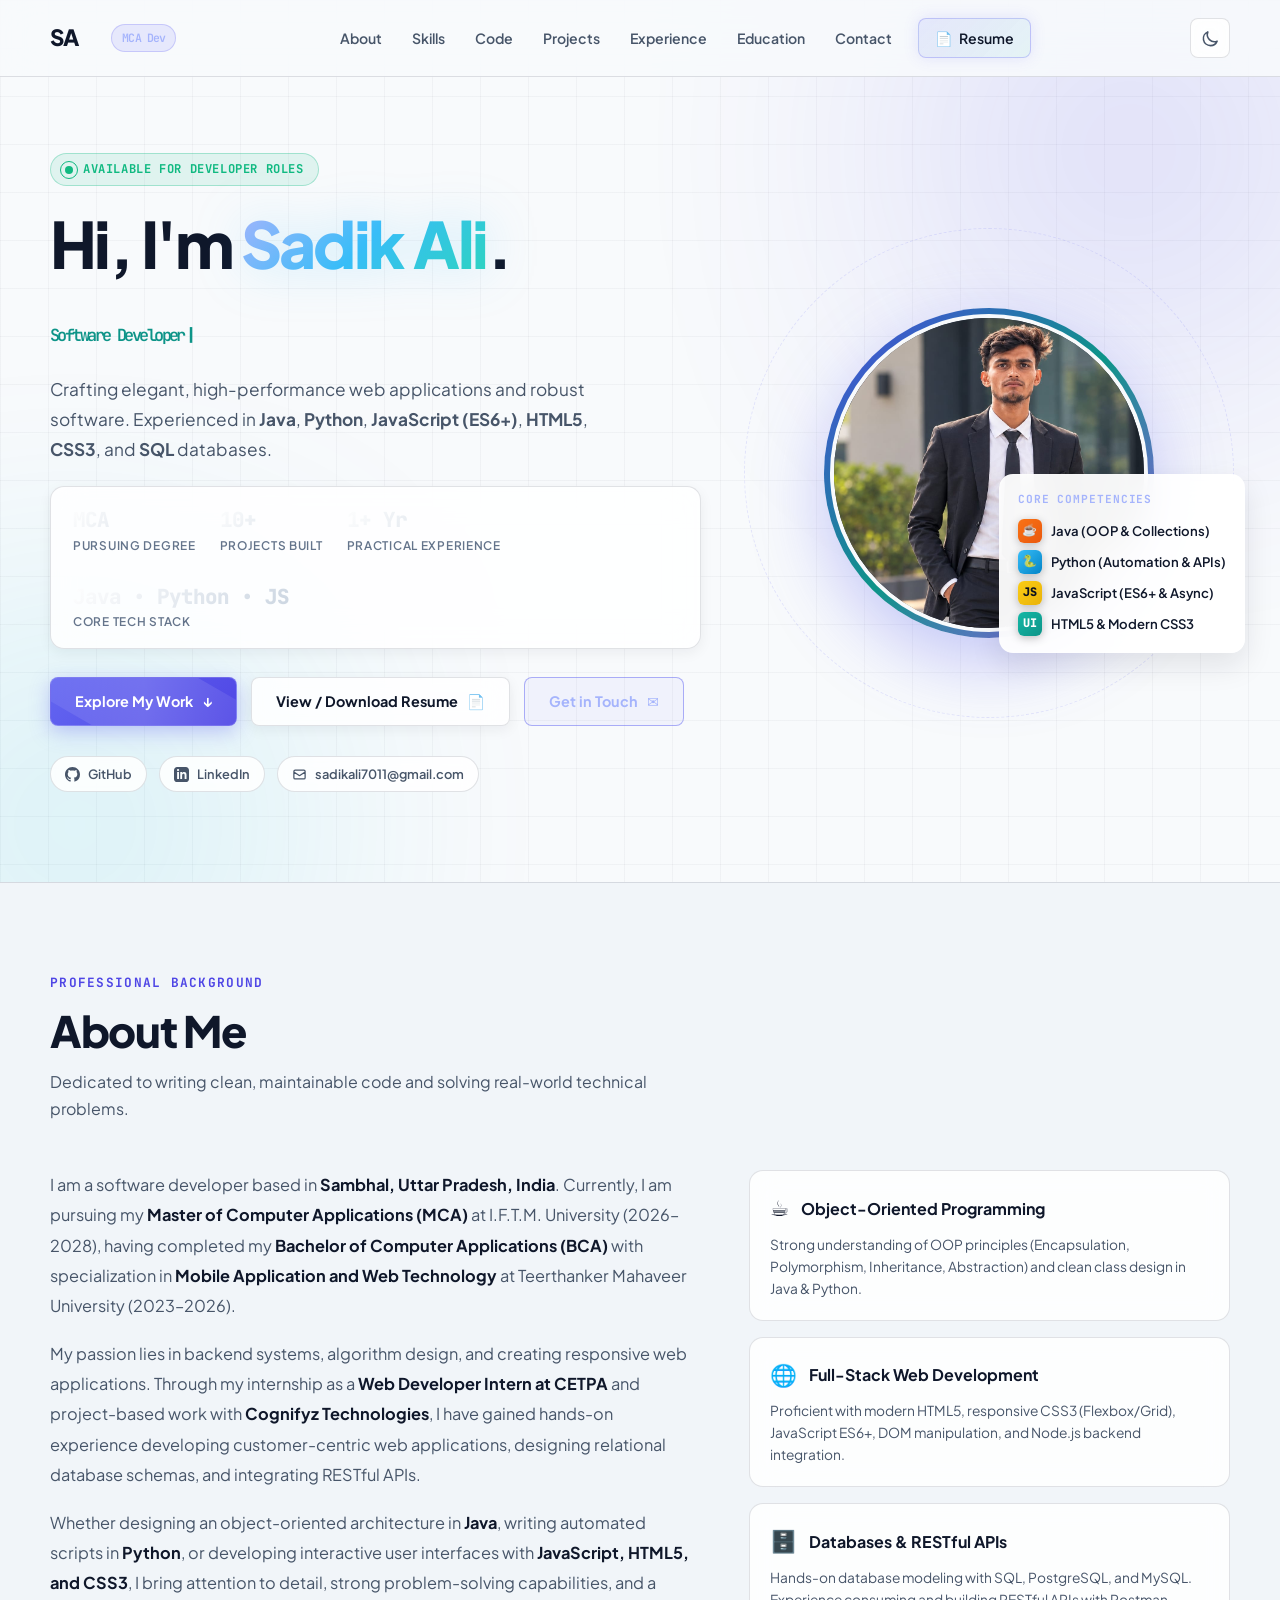
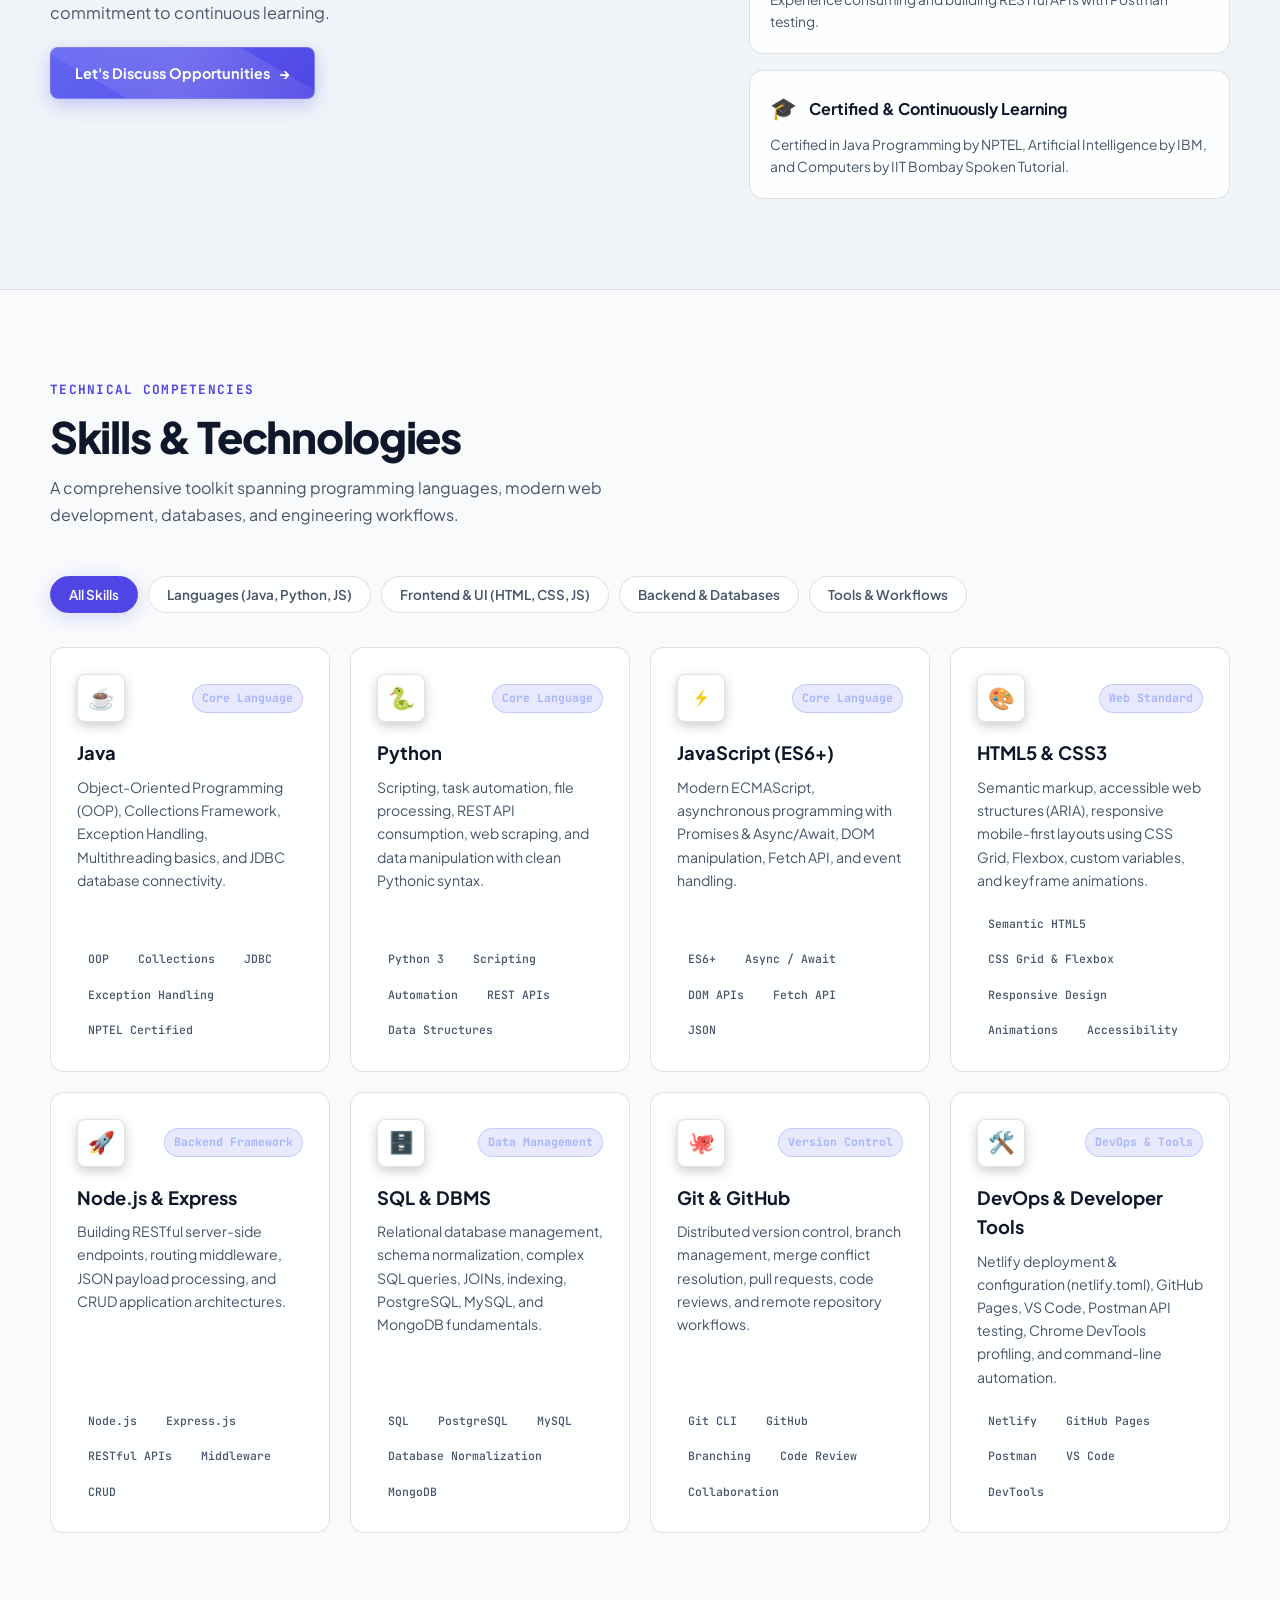
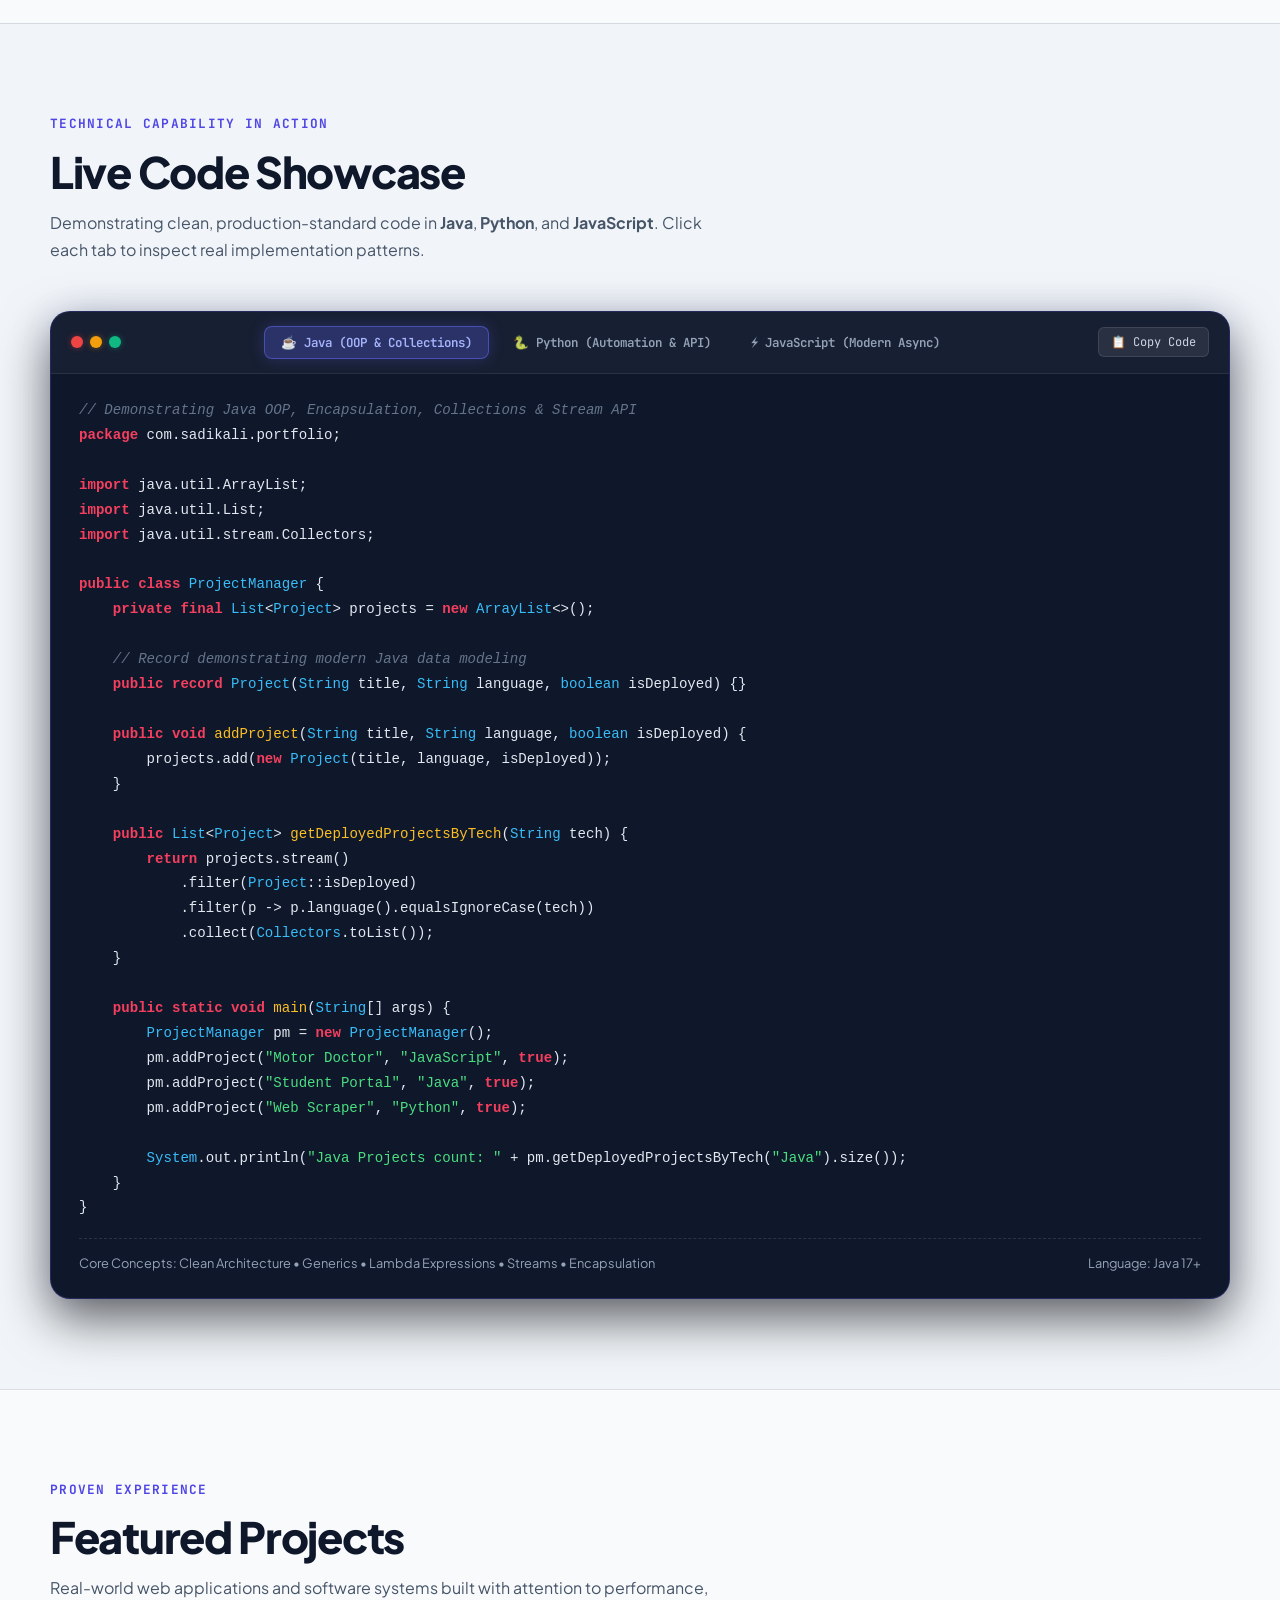
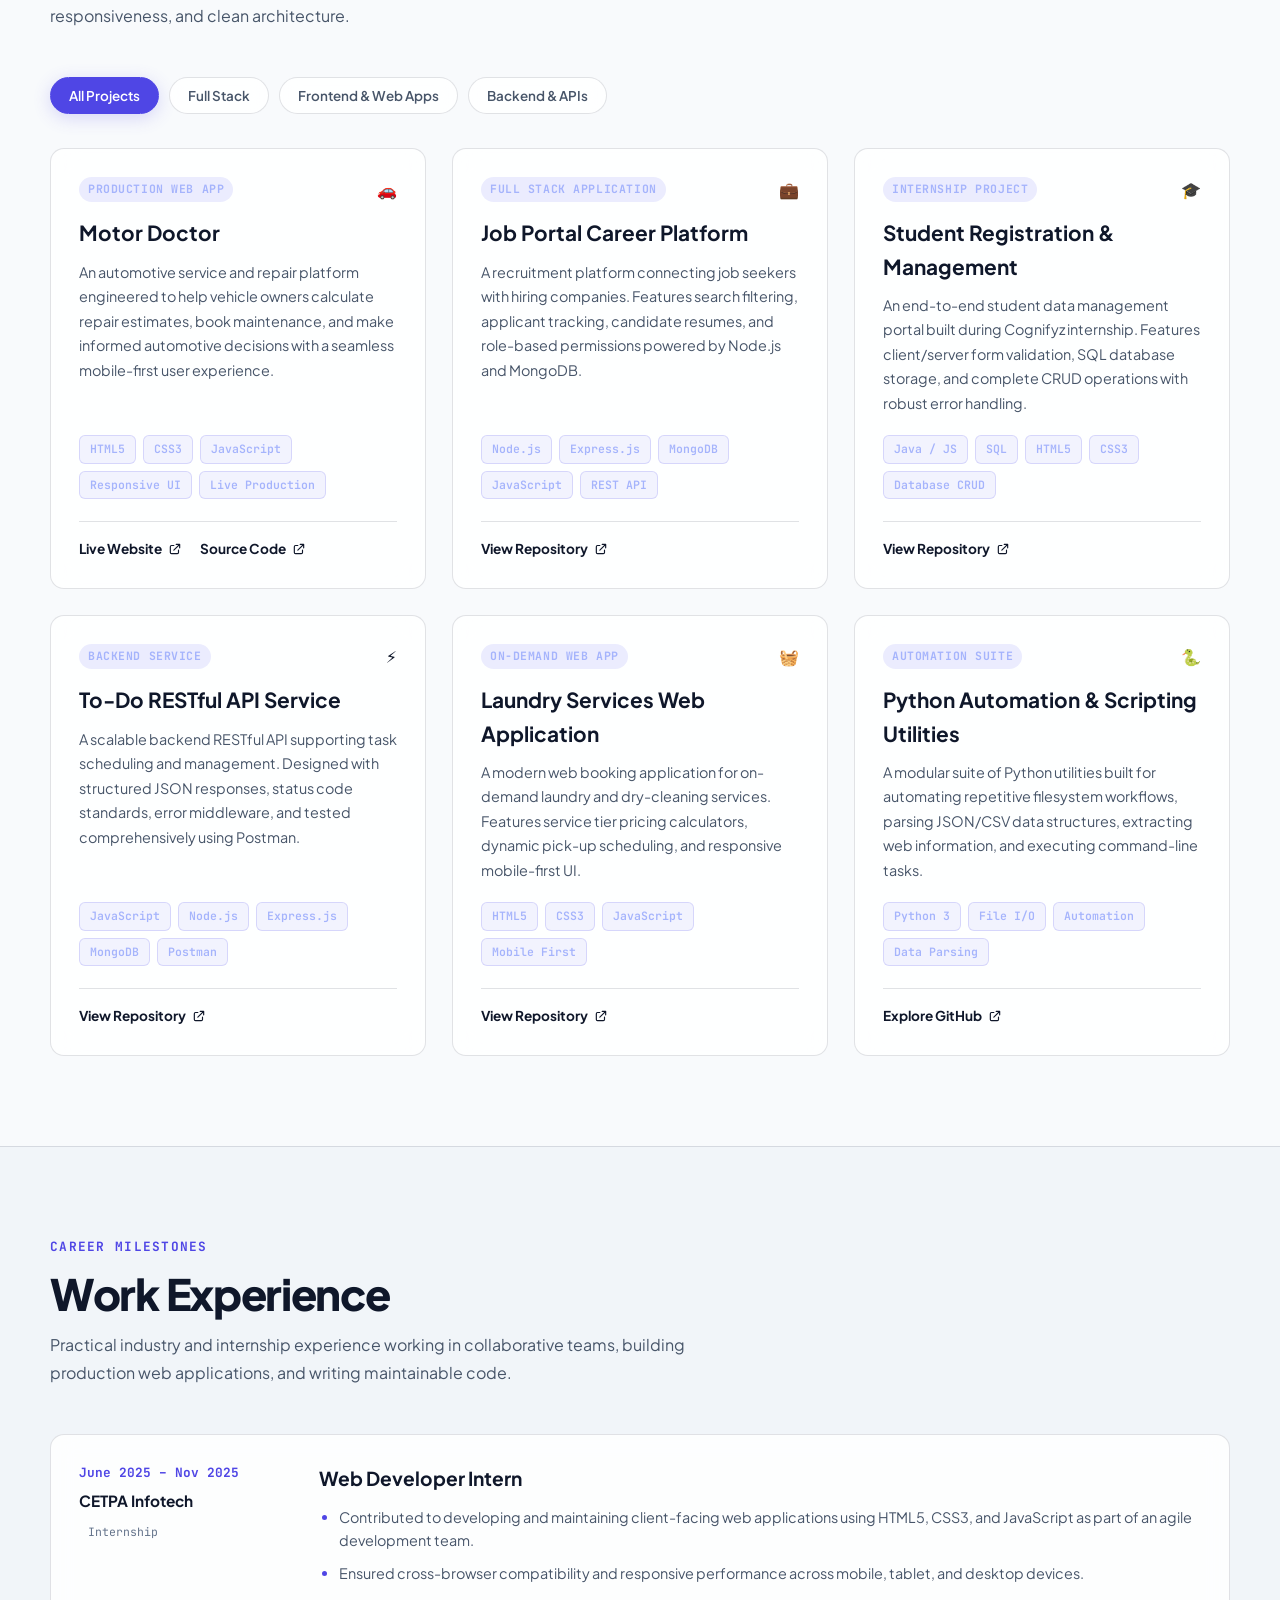
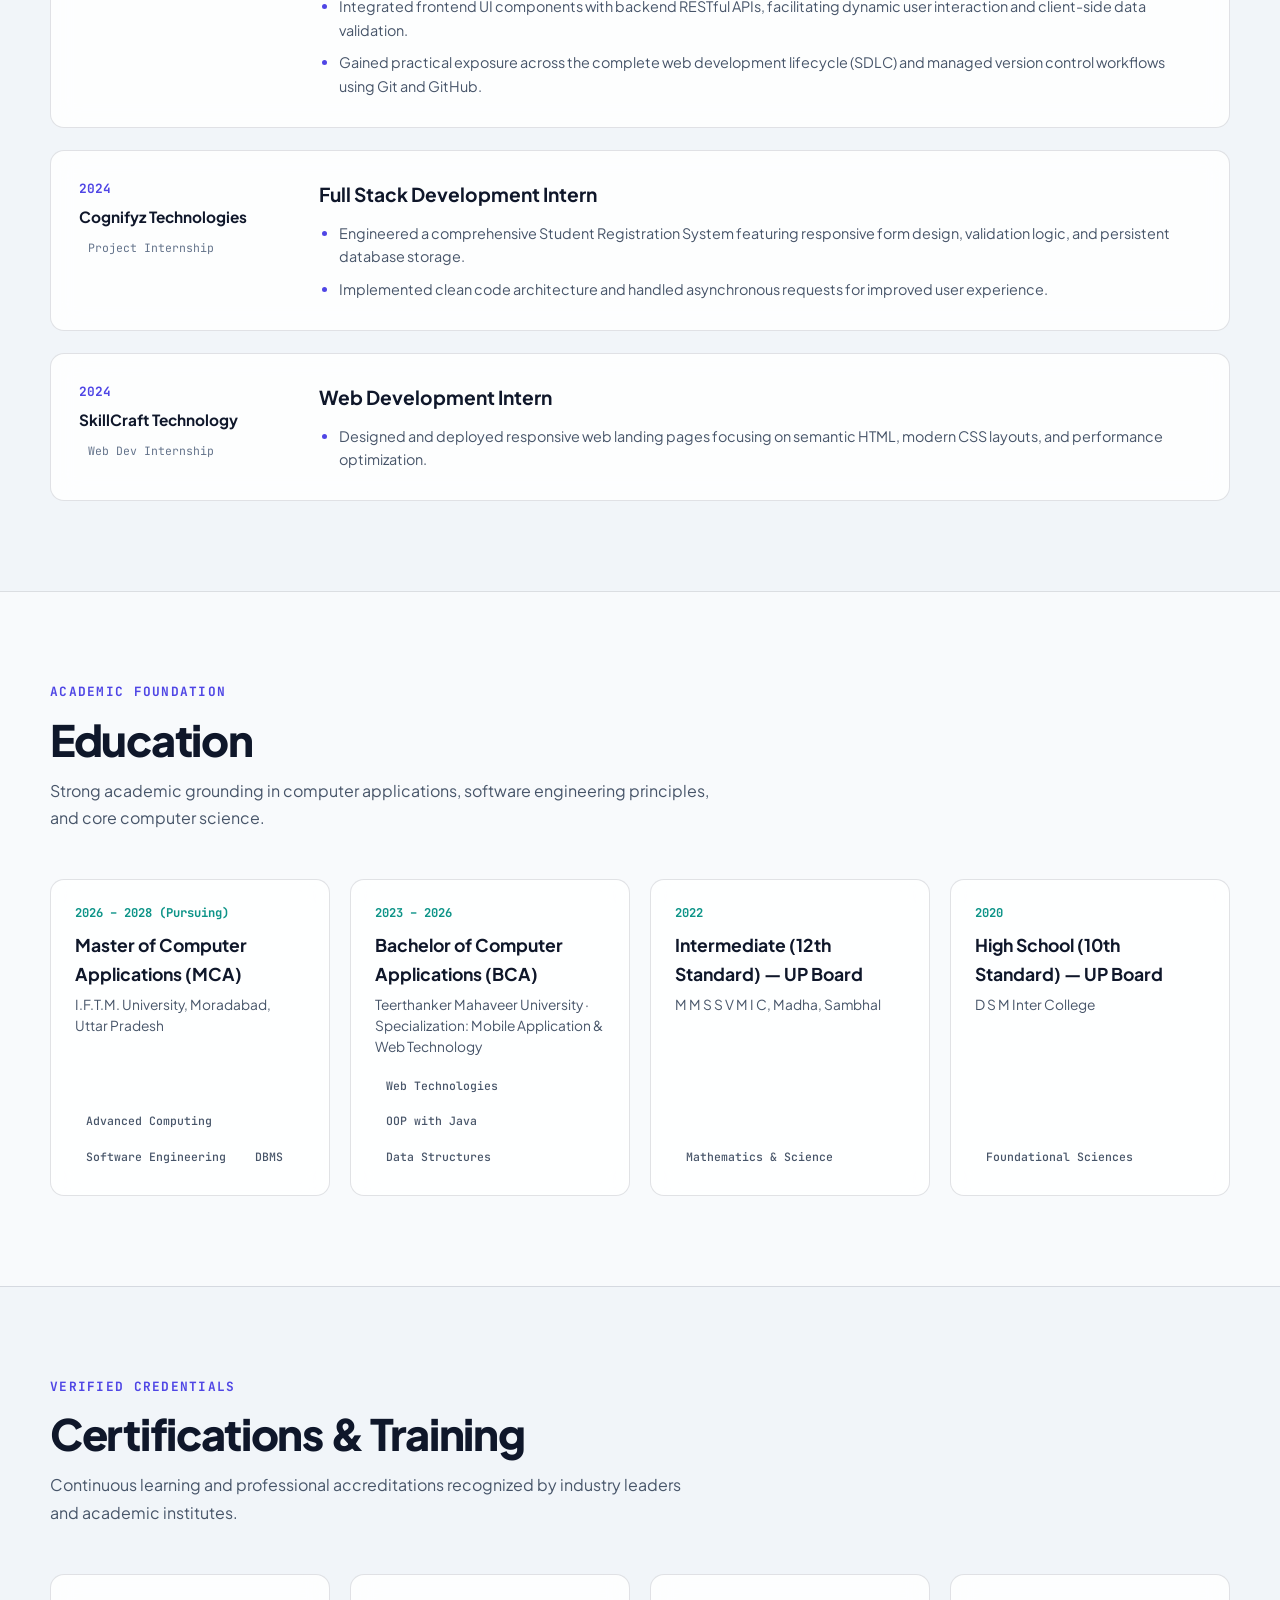
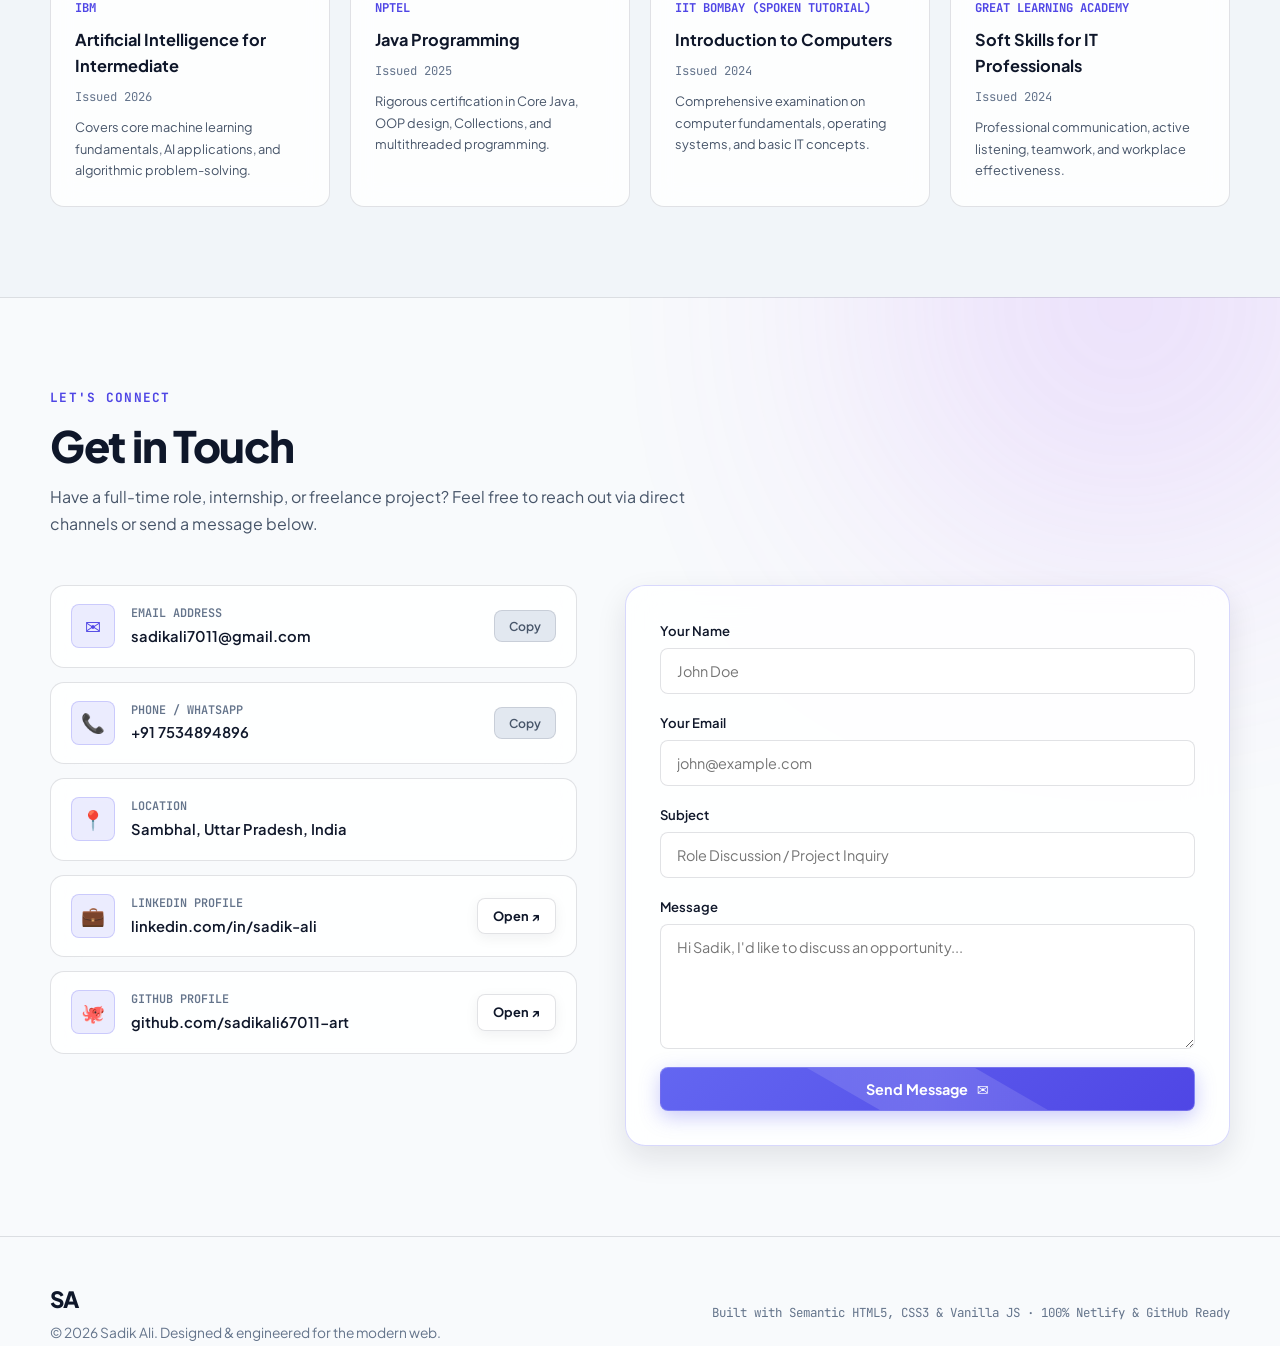
==== commit cce6064f: "style: add ambient glow effects, cyber grid, dynamic typewriter text, and glassmorphic UI" ====
--- a/index.html
+++ b/index.html
@@ -13,7 +13,7 @@
     />
     <meta name="keywords" content="Sadik Ali, Software Developer, Java Developer, Python Developer, Web Developer, Full Stack, MCA, Portfolio, Sambhal, Uttar Pradesh" />
     <meta name="author" content="Sadik Ali" />
-    <meta name="theme-color" content="#0b1120" />
+    <meta name="theme-color" content="#070b14" />
 
     <!-- Open Graph / Facebook -->
     <meta property="og:type" content="website" />
@@ -77,11 +77,17 @@
     </script>
   </head>
   <body>
+    <!-- Ambient Futuristic Glow Elements -->
+    <div class="ambient-glow glow-1" aria-hidden="true"></div>
+    <div class="ambient-glow glow-2" aria-hidden="true"></div>
+    <div class="ambient-glow glow-3" aria-hidden="true"></div>
+
     <!-- Top Header & Navigation -->
     <header class="site-header">
       <nav class="nav container" aria-label="Main navigation">
         <a class="brand" href="#home" aria-label="Sadik Ali Home">
           SA<span class="brand-dot">.</span>
+          <span class="brand-badge">MCA Dev</span>
         </a>
 
         <ul class="nav-links" id="nav-links">
@@ -123,16 +129,22 @@
       <section class="hero container" id="home">
         <div class="hero-copy">
           <div class="status-badge">
-            <span class="status-dot"></span> Available for Developer Roles
+            <div class="status-dot-wrapper">
+              <span class="status-dot"></span>
+              <span class="status-ring"></span>
+            </div>
+            <span>Available for Developer Roles</span>
           </div>
 
           <h1 class="hero-title">
             Hi, I'm <span class="highlight">Sadik Ali</span>.<br />
-            Software Developer &amp; MCA Student.
+            <div class="typewriter-wrapper">
+              <span id="typewriter">Software Developer</span><span class="cursor">|</span>
+            </div>
           </h1>
 
           <p class="hero-subtitle">
-            Passionate about building scalable web applications and solving real-world challenges. Experienced in <strong>Java</strong>, <strong>Python</strong>, <strong>JavaScript</strong>, <strong>HTML5</strong>, <strong>CSS3</strong>, and <strong>SQL</strong> databases.
+            Crafting elegant, high-performance web applications and robust software. Experienced in <strong>Java</strong>, <strong>Python</strong>, <strong>JavaScript (ES6+)</strong>, <strong>HTML5</strong>, <strong>CSS3</strong>, and <strong>SQL</strong> databases.
           </p>
 
           <div class="hero-stats">
@@ -187,7 +199,7 @@
           <div class="orbit-ring orbit-ring-2"></div>
 
           <div class="avatar-wrapper">
-            <img class="avatar-img" src="image.jpeg" alt="Portrait of Sadik Ali" width="320" height="320" />
+            <img class="avatar-img" src="image.jpeg" alt="Portrait of Sadik Ali" width="330" height="330" />
           </div>
 
           <div class="floating-toolkit" aria-label="Current Developer Toolkit">
@@ -439,7 +451,7 @@
         </div>
       </section>
 
-      <!-- NEW: Interactive Live Code Showcase (Java, Python, JavaScript) -->
+      <!-- Interactive Live Code Showcase (Java, Python, JavaScript) -->
       <section class="section section-alt" id="code-showcase">
         <div class="container">
           <div class="section-header">
--- a/styles.css
+++ b/styles.css
@@ -1,6 +1,6 @@
 /* ==========================================================================
    Sadik Ali — Software Developer Portfolio Stylesheet
-   Modern, Accessible, High Performance, Responsive (Mobile to 4K)
+   Modern, High-Tech, Cyber Glassmorphism, Interactive & Responsive
    Supports Light & Dark Modes + Pixel-Perfect Print Layout
    ========================================================================== */
 
@@ -8,25 +8,27 @@
 
 :root {
   color-scheme: dark;
-  --bg-primary: #0b1120;
-  --bg-secondary: #0f172a;
-  --bg-card: #141f36;
-  --bg-card-hover: #1a2744;
+  --bg-primary: #070b14;
+  --bg-secondary: #0c1222;
+  --bg-card: rgba(16, 25, 46, 0.75);
+  --bg-card-hover: rgba(22, 35, 64, 0.9);
   --bg-elevated: #1e293b;
-  --border-color: rgba(255, 255, 255, 0.08);
-  --border-hover: rgba(99, 102, 241, 0.4);
+  --border-color: rgba(255, 255, 255, 0.09);
+  --border-hover: rgba(99, 102, 241, 0.55);
   --text-main: #f8fafc;
   --text-muted: #94a3b8;
   --text-subtle: #64748b;
   
   --primary: #6366f1;
-  --primary-glow: rgba(99, 102, 241, 0.25);
+  --primary-glow: rgba(99, 102, 241, 0.35);
   --teal: #14b8a6;
-  --teal-glow: rgba(20, 184, 166, 0.25);
+  --teal-glow: rgba(20, 184, 166, 0.3);
   --cyan: #06b6d4;
+  --cyan-glow: rgba(6, 182, 212, 0.3);
   --amber: #f59e0b;
   --rose: #f43f5e;
   --emerald: #10b981;
+  --purple: #a855f7;
   
   --lang-java: #f97316;
   --lang-python: #38bdf8;
@@ -35,35 +37,35 @@
 
   --font-sans: "Plus Jakarta Sans", system-ui, -apple-system, sans-serif;
   --font-mono: "JetBrains Mono", ui-monospace, SFMono-Regular, monospace;
-  --radius-sm: 6px;
-  --radius-md: 10px;
-  --radius-lg: 16px;
+  --radius-sm: 8px;
+  --radius-md: 14px;
+  --radius-lg: 20px;
   --radius-full: 9999px;
   
-  --shadow-sm: 0 2px 8px rgba(0, 0, 0, 0.2);
-  --shadow-md: 0 10px 30px rgba(0, 0, 0, 0.35);
-  --shadow-glow: 0 0 25px var(--primary-glow);
-  --transition: all 0.25s cubic-bezier(0.16, 1, 0.3, 1);
+  --shadow-sm: 0 4px 14px rgba(0, 0, 0, 0.25);
+  --shadow-md: 0 12px 35px rgba(0, 0, 0, 0.45);
+  --shadow-glow: 0 0 30px var(--primary-glow);
+  --transition: all 0.28s cubic-bezier(0.16, 1, 0.3, 1);
 }
 
 [data-theme="light"] {
   color-scheme: light;
   --bg-primary: #f8fafc;
   --bg-secondary: #f1f5f9;
-  --bg-card: #ffffff;
-  --bg-card-hover: #f8fafc;
+  --bg-card: rgba(255, 255, 255, 0.85);
+  --bg-card-hover: rgba(255, 255, 255, 0.98);
   --bg-elevated: #e2e8f0;
-  --border-color: rgba(15, 23, 42, 0.1);
-  --border-hover: rgba(79, 70, 229, 0.4);
+  --border-color: rgba(15, 23, 42, 0.12);
+  --border-hover: rgba(79, 70, 229, 0.5);
   --text-main: #0f172a;
   --text-muted: #475569;
   --text-subtle: #64748b;
   
   --primary: #4f46e5;
-  --primary-glow: rgba(79, 70, 229, 0.15);
+  --primary-glow: rgba(79, 70, 229, 0.2);
   --teal: #0d9488;
-  --shadow-sm: 0 2px 8px rgba(15, 23, 42, 0.06);
-  --shadow-md: 0 10px 25px rgba(15, 23, 42, 0.08);
+  --shadow-sm: 0 4px 14px rgba(15, 23, 42, 0.06);
+  --shadow-md: 0 12px 30px rgba(15, 23, 42, 0.1);
 }
 
 /* Base & Reset */
@@ -75,19 +77,66 @@
 
 html {
   scroll-behavior: smooth;
-  scroll-padding-top: 86px;
+  scroll-padding-top: 88px;
   font-size: 16px;
 }
 
 body {
   background-color: var(--bg-primary);
+  /* Tech Cyber Grid Pattern Background */
+  background-image: 
+    linear-gradient(to right, rgba(255, 255, 255, 0.025) 1px, transparent 1px),
+    linear-gradient(to bottom, rgba(255, 255, 255, 0.025) 1px, transparent 1px);
+  background-size: 48px 48px;
+  background-attachment: fixed;
   color: var(--text-main);
   font-family: var(--font-sans);
   line-height: 1.6;
   -webkit-font-smoothing: antialiased;
   -moz-osx-font-smoothing: grayscale;
   overflow-x: hidden;
+  position: relative;
   transition: background-color 0.3s ease, color 0.3s ease;
+}
+
+[data-theme="light"] body {
+  background-image: 
+    linear-gradient(to right, rgba(15, 23, 42, 0.035) 1px, transparent 1px),
+    linear-gradient(to bottom, rgba(15, 23, 42, 0.035) 1px, transparent 1px);
+}
+
+/* Ambient Glowing Background Orbs */
+.ambient-glow {
+  position: absolute;
+  border-radius: 50%;
+  filter: blur(140px);
+  pointer-events: none;
+  z-index: 0;
+  opacity: 0.45;
+}
+
+.glow-1 {
+  width: 500px;
+  height: 500px;
+  top: -100px;
+  right: -100px;
+  background: radial-gradient(circle, var(--primary) 0%, transparent 70%);
+}
+
+.glow-2 {
+  width: 450px;
+  height: 450px;
+  top: 600px;
+  left: -150px;
+  background: radial-gradient(circle, var(--cyan) 0%, transparent 70%);
+}
+
+.glow-3 {
+  width: 550px;
+  height: 550px;
+  bottom: 800px;
+  right: -120px;
+  background: radial-gradient(circle, var(--purple) 0%, transparent 70%);
 }
 
 a {
@@ -110,20 +159,22 @@
 }
 
 .container {
-  width: min(1180px, calc(100% - 40px));
+  width: min(1180px, calc(100% - 44px));
   margin-inline: auto;
+  position: relative;
+  z-index: 2;
 }
 
 /* ==========================================================================
-   Header & Navigation
+   Header & Navigation (Glassmorphic)
    ========================================================================== */
 .site-header {
   position: sticky;
   top: 0;
   z-index: 100;
-  background: rgba(11, 17, 32, 0.85);
-  backdrop-filter: blur(16px);
-  -webkit-backdrop-filter: blur(16px);
+  background: rgba(7, 11, 20, 0.82);
+  backdrop-filter: blur(20px);
+  -webkit-backdrop-filter: blur(20px);
   border-bottom: 1px solid var(--border-color);
   transition: var(--transition);
 }
@@ -133,7 +184,7 @@
 }
 
 .nav {
-  min-height: 74px;
+  min-height: 76px;
   display: flex;
   align-items: center;
   justify-content: space-between;
@@ -144,15 +195,33 @@
   display: inline-flex;
   align-items: center;
   gap: 6px;
-  font-size: 1.35rem;
+  font-size: 1.4rem;
   font-weight: 800;
-  letter-spacing: -0.03em;
-  color: var(--text-main);
+  letter-spacing: -0.04em;
+  color: var(--text-main);
+  position: relative;
+}
+
+.brand-badge {
+  display: inline-flex;
+  align-items: center;
+  gap: 6px;
+  padding: 4px 10px;
+  border-radius: var(--radius-full);
+  background: rgba(99, 102, 241, 0.12);
+  border: 1px solid rgba(99, 102, 241, 0.25);
+  font-size: 0.72rem;
+  font-family: var(--font-mono);
+  color: #a5b4fc;
+  font-weight: 600;
+  margin-left: 10px;
 }
 
 .brand-dot {
-  color: var(--primary);
-  font-size: 1.6rem;
+  background: linear-gradient(135deg, var(--primary) 0%, var(--teal) 100%);
+  -webkit-background-clip: text;
+  -webkit-text-fill-color: transparent;
+  font-size: 1.8rem;
   line-height: 0;
 }
 
@@ -169,6 +238,7 @@
   font-weight: 600;
   padding: 6px 4px;
   position: relative;
+  transition: var(--transition);
 }
 
 .nav-links a:hover,
@@ -183,7 +253,7 @@
   left: 0;
   width: 100%;
   height: 2px;
-  background: var(--primary);
+  background: linear-gradient(90deg, var(--primary), var(--teal));
   border-radius: var(--radius-full);
 }
 
@@ -191,20 +261,23 @@
   display: inline-flex;
   align-items: center;
   gap: 6px;
-  padding: 7px 14px !important;
-  border: 1px solid var(--border-color);
+  padding: 8px 16px !important;
+  border: 1px solid rgba(99, 102, 241, 0.3);
   border-radius: var(--radius-sm);
-  background: rgba(99, 102, 241, 0.08);
+  background: linear-gradient(135deg, rgba(99, 102, 241, 0.12) 0%, rgba(20, 184, 166, 0.08) 100%);
   color: var(--text-main) !important;
   font-size: 0.84rem;
   font-weight: 700;
   transition: var(--transition);
+  box-shadow: 0 0 15px rgba(99, 102, 241, 0.15);
 }
 
 .nav-resume-btn:hover {
   border-color: var(--primary);
   background: var(--primary);
   color: #fff !important;
+  box-shadow: 0 0 25px var(--primary-glow);
+  transform: translateY(-1px);
 }
 
 .nav-actions {
@@ -214,32 +287,34 @@
 }
 
 .theme-toggle {
-  width: 38px;
-  height: 38px;
+  width: 40px;
+  height: 40px;
   border-radius: var(--radius-sm);
   border: 1px solid var(--border-color);
   display: grid;
   place-items: center;
   color: var(--text-muted);
   background: var(--bg-card);
+  backdrop-filter: blur(8px);
   transition: var(--transition);
 }
 
 .theme-toggle:hover {
   color: var(--text-main);
   border-color: var(--primary);
-  transform: translateY(-1px);
+  transform: translateY(-2px);
+  box-shadow: 0 0 15px var(--primary-glow);
 }
 
 .theme-icon {
-  width: 18px;
-  height: 18px;
+  width: 19px;
+  height: 19px;
 }
 
 .menu-toggle {
   display: none;
-  width: 40px;
-  height: 40px;
+  width: 42px;
+  height: 42px;
   border-radius: var(--radius-sm);
   border: 1px solid var(--border-color);
   background: var(--bg-card);
@@ -271,20 +346,22 @@
 }
 
 /* ==========================================================================
-   Buttons & Tags
+   Buttons & Interactive Pills
    ========================================================================== */
 .button {
   display: inline-flex;
   align-items: center;
   justify-content: center;
-  gap: 8px;
-  padding: 11px 22px;
+  gap: 9px;
+  padding: 12px 24px;
   border-radius: var(--radius-sm);
-  font-size: 0.88rem;
+  font-size: 0.9rem;
   font-weight: 700;
   transition: var(--transition);
   cursor: pointer;
   white-space: nowrap;
+  position: relative;
+  overflow: hidden;
 }
 
 .button:hover {
@@ -292,59 +369,91 @@
 }
 
 .button-primary {
-  background: var(--primary);
+  background: linear-gradient(135deg, #6366f1 0%, #4f46e5 100%);
   color: #ffffff;
-  box-shadow: var(--shadow-glow);
+  border: 1px solid rgba(255, 255, 255, 0.2);
+  box-shadow: 0 6px 20px rgba(99, 102, 241, 0.35);
+}
+
+.button-primary::after {
+  content: "";
+  position: absolute;
+  top: -50%;
+  left: -50%;
+  width: 200%;
+  height: 200%;
+  background: linear-gradient(60deg, transparent, rgba(255, 255, 255, 0.15), transparent);
+  transform: rotate(30deg);
+  animation: shimmer 6s infinite;
+}
+
+@keyframes shimmer {
+  0% { transform: translateX(-100%) rotate(30deg); }
+  20%, 100% { transform: translateX(100%) rotate(30deg); }
 }
 
 .button-primary:hover {
-  background: #4f46e5;
-  box-shadow: 0 0 30px var(--primary-glow);
+  background: linear-gradient(135deg, #4f46e5 0%, #4338ca 100%);
+  box-shadow: 0 8px 28px rgba(99, 102, 241, 0.5);
 }
 
 .button-secondary {
   border: 1px solid var(--border-color);
   background: var(--bg-card);
-  color: var(--text-main);
+  backdrop-filter: blur(12px);
+  color: var(--text-main);
+  box-shadow: var(--shadow-sm);
 }
 
 .button-secondary:hover {
   border-color: var(--primary);
   background: var(--bg-card-hover);
-  color: var(--primary);
+  color: #fff;
+  box-shadow: 0 4px 18px rgba(99, 102, 241, 0.2);
 }
 
 .button-outline {
-  border: 1px solid var(--primary);
-  color: var(--primary);
-  background: transparent;
+  border: 1px solid rgba(99, 102, 241, 0.5);
+  color: #a5b4fc;
+  background: rgba(99, 102, 241, 0.05);
 }
 
 .button-outline:hover {
   background: var(--primary);
   color: #fff;
+  border-color: var(--primary);
+  box-shadow: var(--shadow-glow);
 }
 
 .button-sm {
-  padding: 7px 14px;
+  padding: 7px 15px;
   font-size: 0.8rem;
 }
 
-/* Status Pill */
+/* Status Pill with Pulsing Ring */
 .status-badge {
   display: inline-flex;
   align-items: center;
-  gap: 8px;
-  padding: 5px 12px;
+  gap: 10px;
+  padding: 6px 14px;
   border-radius: var(--radius-full);
   background: rgba(16, 185, 129, 0.1);
-  border: 1px solid rgba(16, 185, 129, 0.25);
+  border: 1px solid rgba(16, 185, 129, 0.3);
   color: var(--emerald);
   font-family: var(--font-mono);
-  font-size: 0.74rem;
-  font-weight: 600;
-  letter-spacing: 0.04em;
+  font-size: 0.76rem;
+  font-weight: 700;
+  letter-spacing: 0.05em;
   text-transform: uppercase;
+  width: fit-content;
+}
+
+.status-dot-wrapper {
+  position: relative;
+  width: 8px;
+  height: 8px;
+  display: grid;
+  place-items: center;
 }
 
 .status-dot {
@@ -352,13 +461,20 @@
   height: 8px;
   border-radius: 50%;
   background-color: var(--emerald);
-  box-shadow: 0 0 10px var(--emerald);
-  animation: pulse-glow 2s infinite;
-}
-
-@keyframes pulse-glow {
-  0%, 100% { opacity: 1; transform: scale(1); }
-  50% { opacity: 0.5; transform: scale(0.85); }
+}
+
+.status-ring {
+  position: absolute;
+  width: 18px;
+  height: 18px;
+  border-radius: 50%;
+  border: 1.5px solid var(--emerald);
+  animation: beacon-ring 2s ease-out infinite;
+}
+
+@keyframes beacon-ring {
+  0% { transform: scale(0.4); opacity: 1; }
+  100% { transform: scale(1.6); opacity: 0; }
 }
 
 /* ==========================================================================
@@ -366,36 +482,61 @@
    ========================================================================== */
 .hero {
   position: relative;
-  padding-block: 70px 80px;
+  padding-block: 76px 90px;
   display: grid;
   grid-template-columns: 1.15fr 0.85fr;
   align-items: center;
-  gap: 40px;
+  gap: 48px;
 }
 
 .hero-copy {
   display: flex;
   flex-direction: column;
-  gap: 20px;
+  gap: 22px;
 }
 
 .hero-title {
-  font-size: clamp(2.3rem, 4.8vw, 3.8rem);
+  font-size: clamp(2.4rem, 5vw, 4rem);
   font-weight: 800;
-  line-height: 1.15;
+  line-height: 1.12;
   letter-spacing: -0.04em;
   color: var(--text-main);
 }
 
 .highlight {
-  background: linear-gradient(135deg, #818cf8 0%, #38bdf8 50%, #2dd4bf 100%);
+  background: linear-gradient(135deg, #a5b4fc 0%, #38bdf8 50%, #2dd4bf 100%);
   -webkit-background-clip: text;
   -webkit-text-fill-color: transparent;
+  display: inline-block;
+  filter: drop-shadow(0 0 25px rgba(56, 189, 248, 0.25));
+}
+
+.typewriter-wrapper {
+  display: inline-flex;
+  align-items: center;
+  color: var(--teal);
+  font-family: var(--font-mono);
+  font-size: 1.05rem;
+  font-weight: 600;
+  min-height: 28px;
+}
+
+.cursor {
+  display: inline-block;
+  margin-left: 2px;
+  animation: blink 1s step-end infinite;
+  color: var(--teal);
+  font-weight: 800;
+}
+
+@keyframes blink {
+  0%, 100% { opacity: 1; }
+  50% { opacity: 0; }
 }
 
 .hero-subtitle {
-  font-size: 1.06rem;
-  line-height: 1.7;
+  font-size: 1.08rem;
+  line-height: 1.75;
   color: var(--text-muted);
   max-width: 580px;
 }
@@ -404,11 +545,13 @@
   display: flex;
   flex-wrap: wrap;
   gap: 24px;
-  padding: 16px 20px;
+  padding: 16px 22px;
   border-radius: var(--radius-md);
   background: var(--bg-card);
+  backdrop-filter: blur(16px);
   border: 1px solid var(--border-color);
   width: fit-content;
+  box-shadow: var(--shadow-sm);
 }
 
 .stat-item {
@@ -418,59 +561,65 @@
 
 .stat-value {
   font-family: var(--font-mono);
-  font-size: 1.25rem;
-  font-weight: 700;
-  color: var(--text-main);
+  font-size: 1.3rem;
+  font-weight: 800;
+  color: var(--text-main);
+  background: linear-gradient(135deg, #ffffff 0%, #cbd5e1 100%);
+  -webkit-background-clip: text;
+  -webkit-text-fill-color: transparent;
 }
 
 .stat-label {
-  font-size: 0.76rem;
+  font-size: 0.74rem;
   color: var(--text-subtle);
   text-transform: uppercase;
-  letter-spacing: 0.05em;
+  letter-spacing: 0.06em;
   font-weight: 600;
 }
 
 .hero-actions {
   display: flex;
   flex-wrap: wrap;
+  gap: 14px;
+  margin-top: 6px;
+}
+
+.hero-socials {
+  display: flex;
+  align-items: center;
   gap: 12px;
-  margin-top: 6px;
-}
-
-.hero-socials {
-  display: flex;
-  align-items: center;
-  gap: 14px;
-  margin-top: 10px;
+  margin-top: 8px;
+  flex-wrap: wrap;
 }
 
 .social-pill {
   display: inline-flex;
   align-items: center;
-  gap: 7px;
-  padding: 6px 12px;
+  gap: 8px;
+  padding: 7px 14px;
   border-radius: var(--radius-full);
   background: var(--bg-card);
+  backdrop-filter: blur(8px);
   border: 1px solid var(--border-color);
   color: var(--text-muted);
-  font-size: 0.78rem;
+  font-size: 0.8rem;
   font-weight: 600;
 }
 
 .social-pill:hover {
-  color: var(--text-main);
+  color: #fff;
   border-color: var(--primary);
   background: var(--bg-card-hover);
   transform: translateY(-2px);
+  box-shadow: 0 4px 15px rgba(99, 102, 241, 0.25);
 }
 
 .social-pill svg {
-  width: 14px;
-  height: 14px;
-}
-
-/* Hero Visual */
+  width: 15px;
+  height: 15px;
+}
+
+/* Hero Visual with Floating Tech Badges */
 .hero-visual {
   position: relative;
   display: grid;
@@ -480,12 +629,18 @@
 .avatar-wrapper {
   position: relative;
   z-index: 2;
-  width: min(320px, 80vw);
+  width: min(330px, 80vw);
   aspect-ratio: 1;
   border-radius: 50%;
   padding: 6px;
-  background: linear-gradient(135deg, var(--primary) 0%, var(--cyan) 100%);
-  box-shadow: 0 20px 60px rgba(99, 102, 241, 0.3);
+  background: linear-gradient(135deg, var(--primary) 0%, var(--teal) 50%, var(--purple) 100%);
+  box-shadow: 0 25px 70px rgba(99, 102, 241, 0.35);
+  animation: float-avatar 6s ease-in-out infinite;
+}
+
+@keyframes float-avatar {
+  0%, 100% { transform: translateY(0); }
+  50% { transform: translateY(-10px); }
 }
 
 .avatar-img {
@@ -501,20 +656,21 @@
 .orbit-ring {
   position: absolute;
   border-radius: 50%;
-  border: 1px dashed var(--border-color);
+  border: 1px dashed rgba(255, 255, 255, 0.12);
   pointer-events: none;
 }
 
 .orbit-ring-1 {
-  width: 390px;
-  height: 390px;
-  animation: rotate-orbit 40s linear infinite;
+  width: 410px;
+  height: 410px;
+  animation: rotate-orbit 45s linear infinite;
 }
 
 .orbit-ring-2 {
-  width: 470px;
-  height: 470px;
-  animation: rotate-orbit-reverse 60s linear infinite;
+  width: 490px;
+  height: 490px;
+  border-color: rgba(99, 102, 241, 0.15);
+  animation: rotate-orbit-reverse 65s linear infinite;
 }
 
 @keyframes rotate-orbit {
@@ -527,21 +683,28 @@
   to { transform: rotate(0deg); }
 }
 
-/* Floating Code Badge */
+/* Floating Toolkit Card */
 .floating-toolkit {
   position: absolute;
   z-index: 3;
-  bottom: 0;
-  right: -10px;
-  background: rgba(20, 31, 54, 0.95);
-  backdrop-filter: blur(12px);
-  border: 1px solid var(--border-color);
+  bottom: -15px;
+  right: -15px;
+  background: rgba(16, 25, 46, 0.88);
+  backdrop-filter: blur(16px);
+  -webkit-backdrop-filter: blur(16px);
+  border: 1px solid rgba(255, 255, 255, 0.12);
   border-radius: var(--radius-md);
-  padding: 14px 16px;
+  padding: 16px 18px;
   display: flex;
   flex-direction: column;
-  gap: 8px;
+  gap: 10px;
   box-shadow: var(--shadow-md);
+  animation: float-badge 5s ease-in-out infinite;
+}
+
+@keyframes float-badge {
+  0%, 100% { transform: translateY(0); }
+  50% { transform: translateY(6px); }
 }
 
 [data-theme="light"] .floating-toolkit {
@@ -550,51 +713,52 @@
 
 .toolkit-header {
   font-family: var(--font-mono);
-  font-size: 0.68rem;
+  font-size: 0.7rem;
   font-weight: 700;
   letter-spacing: 0.08em;
-  color: var(--text-subtle);
+  color: #a5b4fc;
   text-transform: uppercase;
 }
 
 .toolkit-items {
   display: flex;
   flex-direction: column;
-  gap: 6px;
+  gap: 7px;
 }
 
 .toolkit-item {
   display: flex;
   align-items: center;
-  gap: 8px;
-  font-size: 0.78rem;
+  gap: 9px;
+  font-size: 0.82rem;
   font-weight: 600;
   color: var(--text-main);
 }
 
 .toolkit-badge {
-  width: 22px;
-  height: 22px;
-  border-radius: 4px;
+  width: 24px;
+  height: 24px;
+  border-radius: 6px;
   display: grid;
   place-items: center;
   font-family: var(--font-mono);
-  font-size: 0.68rem;
+  font-size: 0.74rem;
   font-weight: 800;
-  color: #0b1120;
-}
-
-.badge-java { background: var(--lang-java); color: #fff; }
-.badge-python { background: var(--lang-python); color: #0b1120; }
-.badge-js { background: var(--lang-js); color: #0b1120; }
-.badge-web { background: var(--teal); color: #0b1120; }
+  box-shadow: 0 2px 8px rgba(0, 0, 0, 0.25);
+}
+
+.badge-java { background: linear-gradient(135deg, #f97316, #ea580c); color: #fff; }
+.badge-python { background: linear-gradient(135deg, #38bdf8, #0284c7); color: #fff; }
+.badge-js { background: linear-gradient(135deg, #facc15, #eab308); color: #0b1120; }
+.badge-web { background: linear-gradient(135deg, #14b8a6, #0d9488); color: #fff; }
 
 /* ==========================================================================
    Section General
    ========================================================================== */
 .section {
-  padding-block: 80px;
+  padding-block: 90px;
   border-top: 1px solid var(--border-color);
+  position: relative;
 }
 
 .section-alt {
@@ -604,13 +768,16 @@
 .section-header {
   display: flex;
   flex-direction: column;
+  gap: 10px;
+  margin-bottom: 48px;
+}
+
+.section-eyebrow {
+  display: inline-flex;
+  align-items: center;
   gap: 8px;
-  margin-bottom: 44px;
-}
-
-.section-eyebrow {
-  font-family: var(--font-mono);
-  font-size: 0.78rem;
+  font-family: var(--font-mono);
+  font-size: 0.8rem;
   font-weight: 700;
   letter-spacing: 0.1em;
   color: var(--primary);
@@ -618,7 +785,7 @@
 }
 
 .section-title {
-  font-size: clamp(1.8rem, 3.2vw, 2.5rem);
+  font-size: clamp(2rem, 3.5vw, 2.7rem);
   font-weight: 800;
   letter-spacing: -0.03em;
   color: var(--text-main);
@@ -627,8 +794,9 @@
 
 .section-desc {
   color: var(--text-muted);
-  font-size: 0.96rem;
-  max-width: 640px;
+  font-size: 1rem;
+  max-width: 660px;
+  line-height: 1.7;
 }
 
 /* ==========================================================================
@@ -637,62 +805,83 @@
 .about-grid {
   display: grid;
   grid-template-columns: 1.15fr 0.85fr;
-  gap: 40px;
+  gap: 48px;
   align-items: start;
 }
 
 .about-text {
   display: flex;
   flex-direction: column;
-  gap: 16px;
+  gap: 18px;
   color: var(--text-muted);
-  font-size: 0.98rem;
-  line-height: 1.8;
+  font-size: 1.02rem;
+  line-height: 1.85;
 }
 
 .about-text strong {
   color: var(--text-main);
+  font-weight: 700;
 }
 
 .about-highlights {
   display: grid;
-  gap: 14px;
+  gap: 16px;
 }
 
 .highlight-card {
-  padding: 18px;
+  padding: 20px;
   border-radius: var(--radius-md);
   background: var(--bg-card);
+  backdrop-filter: blur(14px);
   border: 1px solid var(--border-color);
   transition: var(--transition);
+  position: relative;
+  overflow: hidden;
+}
+
+.highlight-card::before {
+  content: "";
+  position: absolute;
+  top: 0;
+  left: 0;
+  width: 3px;
+  height: 100%;
+  background: linear-gradient(to bottom, var(--primary), var(--teal));
+  opacity: 0;
+  transition: var(--transition);
 }
 
 .highlight-card:hover {
-  border-color: var(--primary);
-  transform: translateY(-2px);
+  border-color: var(--border-hover);
+  transform: translateY(-3px);
+  box-shadow: var(--shadow-sm);
+}
+
+.highlight-card:hover::before {
+  opacity: 1;
 }
 
 .highlight-card-header {
   display: flex;
   align-items: center;
-  gap: 10px;
-  margin-bottom: 6px;
+  gap: 12px;
+  margin-bottom: 8px;
 }
 
 .highlight-card-icon {
-  font-size: 1.25rem;
+  font-size: 1.35rem;
 }
 
 .highlight-card h3 {
-  font-size: 0.95rem;
+  font-size: 1rem;
   font-weight: 700;
   color: var(--text-main);
 }
 
 .highlight-card p {
-  font-size: 0.84rem;
+  font-size: 0.86rem;
   color: var(--text-muted);
-  line-height: 1.5;
+  line-height: 1.6;
 }
 
 /* ==========================================================================
@@ -702,16 +891,17 @@
   display: flex;
   flex-wrap: wrap;
   gap: 10px;
-  margin-bottom: 30px;
+  margin-bottom: 34px;
 }
 
 .filter-btn {
-  padding: 8px 16px;
+  padding: 9px 18px;
   border-radius: var(--radius-full);
   background: var(--bg-card);
+  backdrop-filter: blur(10px);
   border: 1px solid var(--border-color);
   color: var(--text-muted);
-  font-size: 0.82rem;
+  font-size: 0.84rem;
   font-weight: 600;
   transition: var(--transition);
 }
@@ -719,93 +909,121 @@
 .filter-btn:hover,
 .filter-btn.active {
   color: #fff;
-  background: var(--primary);
+  background: linear-gradient(135deg, var(--primary), #4f46e5);
   border-color: var(--primary);
+  box-shadow: 0 4px 18px var(--primary-glow);
 }
 
 .skills-grid {
   display: grid;
-  grid-template-columns: repeat(auto-fit, minmax(260px, 1fr));
-  gap: 18px;
+  grid-template-columns: repeat(auto-fit, minmax(265px, 1fr));
+  gap: 20px;
 }
 
 .skill-card {
   display: flex;
   flex-direction: column;
-  padding: 24px;
+  padding: 26px;
   border-radius: var(--radius-md);
   background: var(--bg-card);
+  backdrop-filter: blur(14px);
   border: 1px solid var(--border-color);
   transition: var(--transition);
   position: relative;
   overflow: hidden;
 }
 
+/* Top Glow Line on Skill Cards */
+.skill-card::after {
+  content: "";
+  position: absolute;
+  top: 0;
+  left: 0;
+  right: 0;
+  height: 2px;
+  background: linear-gradient(90deg, transparent, var(--primary), var(--teal), transparent);
+  opacity: 0;
+  transition: var(--transition);
+}
+
 .skill-card:hover {
-  transform: translateY(-4px);
+  transform: translateY(-5px);
   border-color: var(--border-hover);
-  box-shadow: var(--shadow-md);
+  box-shadow: 0 16px 40px rgba(0, 0, 0, 0.4);
+}
+
+.skill-card:hover::after {
+  opacity: 1;
 }
 
 .skill-icon-header {
   display: flex;
   align-items: center;
   justify-content: space-between;
-  margin-bottom: 14px;
+  margin-bottom: 16px;
 }
 
 .skill-icon {
-  width: 44px;
-  height: 44px;
+  width: 48px;
+  height: 48px;
   border-radius: var(--radius-sm);
   display: grid;
   place-items: center;
   font-family: var(--font-mono);
-  font-size: 1.2rem;
+  font-size: 1.35rem;
   font-weight: 800;
   background: rgba(255, 255, 255, 0.05);
   border: 1px solid var(--border-color);
+  box-shadow: 0 4px 12px rgba(0, 0, 0, 0.2);
 }
 
 .skill-level {
   font-family: var(--font-mono);
   font-size: 0.72rem;
   font-weight: 700;
-  padding: 3px 8px;
+  padding: 4px 9px;
   border-radius: var(--radius-full);
-  background: rgba(99, 102, 241, 0.12);
-  color: var(--primary);
+  background: rgba(99, 102, 241, 0.14);
+  border: 1px solid rgba(99, 102, 241, 0.25);
+  color: #a5b4fc;
 }
 
 .skill-card h3 {
-  font-size: 1.1rem;
+  font-size: 1.15rem;
   font-weight: 700;
   margin-bottom: 8px;
   color: var(--text-main);
 }
 
 .skill-card p {
-  font-size: 0.86rem;
+  font-size: 0.88rem;
   color: var(--text-muted);
-  line-height: 1.6;
-  margin-bottom: 16px;
+  line-height: 1.65;
+  margin-bottom: 18px;
   flex-grow: 1;
 }
 
 .skill-tags {
   display: flex;
   flex-wrap: wrap;
-  gap: 6px;
+  gap: 7px;
 }
 
 .skill-tag {
-  padding: 4px 9px;
-  border-radius: 4px;
+  padding: 4px 10px;
+  border-radius: 6px;
   background: rgba(255, 255, 255, 0.05);
+  border: 1px solid rgba(255, 255, 255, 0.06);
   color: var(--text-muted);
   font-family: var(--font-mono);
   font-size: 0.72rem;
   font-weight: 500;
+  transition: var(--transition);
+}
+
+.skill-card:hover .skill-tag {
+  color: var(--text-main);
+  border-color: rgba(99, 102, 241, 0.2);
 }
 
 /* ==========================================================================
@@ -813,14 +1031,15 @@
    ========================================================================== */
 .code-showcase-container {
   border-radius: var(--radius-lg);
-  background: #090e1a;
-  border: 1px solid var(--border-color);
-  box-shadow: var(--shadow-md);
+  background: #060a12;
+  border: 1px solid rgba(99, 102, 241, 0.25);
+  box-shadow: 0 20px 50px rgba(0, 0, 0, 0.6), 0 0 30px rgba(99, 102, 241, 0.12);
   overflow: hidden;
+  position: relative;
 }
 
 [data-theme="light"] .code-showcase-container {
-  background: #111827;
+  background: #0f172a;
   color: #f8fafc;
 }
 
@@ -828,8 +1047,8 @@
   display: flex;
   align-items: center;
   justify-content: space-between;
-  padding: 12px 18px;
-  background: rgba(255, 255, 255, 0.03);
+  padding: 14px 20px;
+  background: rgba(255, 255, 255, 0.035);
   border-bottom: 1px solid rgba(255, 255, 255, 0.08);
 }
 
@@ -839,30 +1058,30 @@
 }
 
 .dot {
-  width: 11px;
-  height: 11px;
+  width: 12px;
+  height: 12px;
   border-radius: 50%;
 }
 
-.dot-red { background: #ef4444; }
-.dot-yellow { background: #f59e0b; }
-.dot-green { background: #10b981; }
+.dot-red { background: #ef4444; box-shadow: 0 0 6px rgba(239, 68, 68, 0.4); }
+.dot-yellow { background: #f59e0b; box-shadow: 0 0 6px rgba(245, 158, 11, 0.4); }
+.dot-green { background: #10b981; box-shadow: 0 0 6px rgba(16, 185, 129, 0.4); }
 
 .code-tabs {
   display: flex;
-  gap: 6px;
+  gap: 8px;
 }
 
 .code-tab-btn {
   display: inline-flex;
   align-items: center;
-  gap: 6px;
-  padding: 6px 14px;
+  gap: 7px;
+  padding: 7px 16px;
   border-radius: var(--radius-sm);
   background: transparent;
   color: #94a3b8;
   font-family: var(--font-mono);
-  font-size: 0.76rem;
+  font-size: 0.78rem;
   font-weight: 600;
   transition: var(--transition);
 }
@@ -873,32 +1092,35 @@
 }
 
 .code-tab-btn.active {
-  background: rgba(99, 102, 241, 0.25);
+  background: rgba(99, 102, 241, 0.28);
   color: #a5b4fc;
-  border: 1px solid rgba(99, 102, 241, 0.5);
+  border: 1px solid rgba(99, 102, 241, 0.55);
+  box-shadow: 0 0 15px rgba(99, 102, 241, 0.25);
 }
 
 .code-copy-btn {
   display: inline-flex;
   align-items: center;
   gap: 6px;
-  padding: 5px 10px;
-  border-radius: 4px;
+  padding: 6px 12px;
+  border-radius: 6px;
   background: rgba(255, 255, 255, 0.08);
+  border: 1px solid rgba(255, 255, 255, 0.1);
   color: #cbd5e1;
-  font-size: 0.74rem;
+  font-size: 0.75rem;
   font-family: var(--font-mono);
   transition: var(--transition);
 }
 
 .code-copy-btn:hover {
-  background: rgba(255, 255, 255, 0.16);
+  background: rgba(99, 102, 241, 0.3);
+  border-color: var(--primary);
   color: #fff;
 }
 
 .code-panel {
   display: none;
-  padding: 22px 24px;
+  padding: 24px 28px;
   position: relative;
 }
 
@@ -909,8 +1131,8 @@
 .code-block {
   margin: 0;
   font-family: var(--font-mono);
-  font-size: 0.85rem;
-  line-height: 1.65;
+  font-size: 0.88rem;
+  line-height: 1.7;
   color: #e2e8f0;
   overflow-x: auto;
   white-space: pre;
@@ -926,14 +1148,16 @@
 .syntax-operator { color: #cbd5e1; }
 
 .code-panel-footer {
-  margin-top: 16px;
+  margin-top: 18px;
   padding-top: 14px;
-  border-top: 1px dashed rgba(255, 255, 255, 0.1);
+  border-top: 1px dashed rgba(255, 255, 255, 0.12);
   display: flex;
   align-items: center;
   justify-content: space-between;
-  font-size: 0.78rem;
+  font-size: 0.8rem;
   color: #94a3b8;
+  flex-wrap: wrap;
+  gap: 10px;
 }
 
 /* ==========================================================================
@@ -942,80 +1166,101 @@
 .projects-grid {
   display: grid;
   grid-template-columns: repeat(auto-fit, minmax(330px, 1fr));
-  gap: 24px;
+  gap: 26px;
 }
 
 .project-card {
   display: flex;
   flex-direction: column;
-  padding: 26px;
+  padding: 28px;
   border-radius: var(--radius-md);
   background: var(--bg-card);
+  backdrop-filter: blur(14px);
   border: 1px solid var(--border-color);
   transition: var(--transition);
   position: relative;
+  overflow: hidden;
+}
+
+.project-card::before {
+  content: "";
+  position: absolute;
+  top: 0;
+  left: 0;
+  right: 0;
+  height: 3px;
+  background: linear-gradient(90deg, var(--primary), var(--teal), var(--purple));
+  opacity: 0;
+  transition: var(--transition);
 }
 
 .project-card:hover {
-  transform: translateY(-5px);
+  transform: translateY(-6px);
   border-color: var(--border-hover);
-  box-shadow: var(--shadow-md);
+  box-shadow: 0 20px 45px rgba(0, 0, 0, 0.45);
+}
+
+.project-card:hover::before {
+  opacity: 1;
 }
 
 .project-topbar {
   display: flex;
   align-items: center;
   justify-content: space-between;
-  margin-bottom: 12px;
+  margin-bottom: 14px;
 }
 
 .project-badge {
   font-family: var(--font-mono);
   font-size: 0.72rem;
   font-weight: 700;
-  color: var(--primary);
+  color: #a5b4fc;
+  background: rgba(99, 102, 241, 0.12);
+  padding: 3px 9px;
+  border-radius: var(--radius-full);
   text-transform: uppercase;
   letter-spacing: 0.05em;
 }
 
 .project-title {
-  font-size: 1.25rem;
+  font-size: 1.3rem;
   font-weight: 700;
   color: var(--text-main);
   margin-bottom: 10px;
 }
 
 .project-desc {
-  font-size: 0.88rem;
+  font-size: 0.9rem;
   color: var(--text-muted);
-  line-height: 1.65;
-  margin-bottom: 18px;
+  line-height: 1.7;
+  margin-bottom: 20px;
   flex-grow: 1;
 }
 
 .project-tags {
   display: flex;
   flex-wrap: wrap;
-  gap: 6px;
-  margin-bottom: 20px;
+  gap: 7px;
+  margin-bottom: 22px;
 }
 
 .project-tag {
-  padding: 4px 8px;
-  border-radius: 4px;
+  padding: 4px 10px;
+  border-radius: 6px;
   background: rgba(99, 102, 241, 0.08);
-  border: 1px solid rgba(99, 102, 241, 0.15);
-  color: var(--primary);
-  font-family: var(--font-mono);
-  font-size: 0.7rem;
+  border: 1px solid rgba(99, 102, 241, 0.2);
+  color: #a5b4fc;
+  font-family: var(--font-mono);
+  font-size: 0.72rem;
   font-weight: 600;
 }
 
 .project-links {
   display: flex;
   align-items: center;
-  gap: 16px;
-  padding-top: 14px;
+  gap: 18px;
+  padding-top: 16px;
   border-top: 1px solid var(--border-color);
 }
 
@@ -1023,13 +1268,13 @@
   display: inline-flex;
   align-items: center;
   gap: 6px;
-  font-size: 0.82rem;
+  font-size: 0.85rem;
   font-weight: 700;
   color: var(--text-main);
 }
 
 .project-link:hover {
-  color: var(--primary);
+  color: var(--teal);
 }
 
 .project-link svg {
@@ -1048,23 +1293,26 @@
 .timeline-container {
   display: flex;
   flex-direction: column;
-  gap: 20px;
+  gap: 22px;
 }
 
 .timeline-card {
   display: grid;
-  grid-template-columns: 200px 1fr;
-  gap: 28px;
-  padding: 26px;
+  grid-template-columns: 210px 1fr;
+  gap: 30px;
+  padding: 28px;
   border-radius: var(--radius-md);
   background: var(--bg-card);
+  backdrop-filter: blur(14px);
   border: 1px solid var(--border-color);
   transition: var(--transition);
+  position: relative;
 }
 
 .timeline-card:hover {
   border-color: var(--border-hover);
   transform: translateY(-2px);
+  box-shadow: var(--shadow-sm);
 }
 
 .timeline-meta {
@@ -1075,23 +1323,23 @@
 
 .timeline-date {
   font-family: var(--font-mono);
-  font-size: 0.78rem;
+  font-size: 0.8rem;
   font-weight: 700;
   color: var(--primary);
 }
 
 .timeline-company {
-  font-size: 0.92rem;
+  font-size: 0.96rem;
   font-weight: 700;
   color: var(--text-main);
 }
 
 .timeline-badge {
   display: inline-block;
-  padding: 3px 8px;
+  padding: 3px 9px;
   border-radius: var(--radius-sm);
   background: rgba(255, 255, 255, 0.05);
-  font-size: 0.7rem;
+  font-size: 0.72rem;
   color: var(--text-subtle);
   width: fit-content;
   font-family: var(--font-mono);
@@ -1100,23 +1348,23 @@
 .timeline-details {
   display: flex;
   flex-direction: column;
-  gap: 10px;
+  gap: 12px;
 }
 
 .timeline-role {
-  font-size: 1.15rem;
+  font-size: 1.2rem;
   font-weight: 700;
   color: var(--text-main);
 }
 
 .timeline-bullets {
-  padding-left: 18px;
+  padding-left: 20px;
   display: flex;
   flex-direction: column;
-  gap: 8px;
+  gap: 9px;
   color: var(--text-muted);
-  font-size: 0.88rem;
-  line-height: 1.6;
+  font-size: 0.9rem;
+  line-height: 1.65;
 }
 
 .timeline-bullets li::marker {
@@ -1127,13 +1375,14 @@
 .education-grid {
   display: grid;
   grid-template-columns: repeat(auto-fit, minmax(280px, 1fr));
-  gap: 18px;
+  gap: 20px;
 }
 
 .education-card {
-  padding: 22px;
+  padding: 24px;
   border-radius: var(--radius-md);
   background: var(--bg-card);
+  backdrop-filter: blur(14px);
   border: 1px solid var(--border-color);
   transition: var(--transition);
   display: flex;
@@ -1142,29 +1391,30 @@
 
 .education-card:hover {
   border-color: var(--primary);
-  transform: translateY(-3px);
+  transform: translateY(-4px);
+  box-shadow: var(--shadow-sm);
 }
 
 .education-year {
   font-family: var(--font-mono);
-  font-size: 0.74rem;
+  font-size: 0.76rem;
   font-weight: 700;
   color: var(--teal);
-  margin-bottom: 6px;
+  margin-bottom: 8px;
 }
 
 .education-card h3 {
-  font-size: 1.05rem;
+  font-size: 1.1rem;
   font-weight: 700;
   margin-bottom: 6px;
   color: var(--text-main);
 }
 
 .education-card p {
-  font-size: 0.84rem;
+  font-size: 0.86rem;
   color: var(--text-muted);
-  line-height: 1.5;
-  margin-bottom: 12px;
+  line-height: 1.55;
+  margin-bottom: 14px;
   flex-grow: 1;
 }
 
@@ -1174,42 +1424,45 @@
 .cert-grid {
   display: grid;
   grid-template-columns: repeat(auto-fit, minmax(240px, 1fr));
-  gap: 18px;
+  gap: 20px;
 }
 
 .cert-card {
-  padding: 22px;
+  padding: 24px;
   border-radius: var(--radius-md);
   background: var(--bg-card);
+  backdrop-filter: blur(14px);
   border: 1px solid var(--border-color);
   display: flex;
   flex-direction: column;
-  gap: 8px;
-  transition: var(--transition);
+  gap: 9px;
+  transition: var(--transition);
+  position: relative;
 }
 
 .cert-card:hover {
-  border-color: var(--primary);
-  transform: translateY(-3px);
+  border-color: var(--border-hover);
+  transform: translateY(-4px);
+  box-shadow: var(--shadow-sm);
 }
 
 .cert-issuer {
   font-family: var(--font-mono);
-  font-size: 0.74rem;
+  font-size: 0.76rem;
   font-weight: 700;
   color: var(--primary);
   text-transform: uppercase;
 }
 
 .cert-card h3 {
-  font-size: 0.98rem;
+  font-size: 1.02rem;
   font-weight: 700;
   color: var(--text-main);
 }
 
 .cert-year {
   font-family: var(--font-mono);
-  font-size: 0.75rem;
+  font-size: 0.76rem;
   color: var(--text-subtle);
 }
 
@@ -1219,7 +1472,7 @@
 .contact-grid {
   display: grid;
   grid-template-columns: 1fr 1.15fr;
-  gap: 40px;
+  gap: 48px;
   align-items: start;
 }
 
@@ -1232,39 +1485,42 @@
 .contact-card-list {
   display: flex;
   flex-direction: column;
-  gap: 12px;
+  gap: 14px;
 }
 
 .contact-card {
   display: flex;
   align-items: center;
   justify-content: space-between;
-  padding: 16px 18px;
+  padding: 18px 20px;
   border-radius: var(--radius-md);
   background: var(--bg-card);
+  backdrop-filter: blur(14px);
   border: 1px solid var(--border-color);
   transition: var(--transition);
 }
 
 .contact-card:hover {
   border-color: var(--border-hover);
+  transform: translateY(-2px);
 }
 
 .contact-card-left {
   display: flex;
   align-items: center;
-  gap: 14px;
+  gap: 16px;
 }
 
 .contact-card-icon {
-  width: 40px;
-  height: 40px;
+  width: 44px;
+  height: 44px;
   border-radius: var(--radius-sm);
-  background: rgba(99, 102, 241, 0.1);
+  background: rgba(99, 102, 241, 0.12);
+  border: 1px solid rgba(99, 102, 241, 0.25);
   display: grid;
   place-items: center;
   color: var(--primary);
-  font-size: 1.1rem;
+  font-size: 1.2rem;
 }
 
 .contact-card-label {
@@ -1276,49 +1532,53 @@
 }
 
 .contact-card-val {
-  font-size: 0.88rem;
+  font-size: 0.92rem;
   font-weight: 600;
   color: var(--text-main);
 }
 
 .copy-btn {
-  padding: 6px 12px;
+  padding: 7px 14px;
   border-radius: var(--radius-sm);
   background: var(--bg-elevated);
+  border: 1px solid var(--border-color);
   color: var(--text-muted);
-  font-size: 0.74rem;
+  font-size: 0.76rem;
   font-weight: 600;
   transition: var(--transition);
 }
 
 .copy-btn:hover {
   background: var(--primary);
+  border-color: var(--primary);
   color: #fff;
+  box-shadow: 0 2px 10px var(--primary-glow);
 }
 
 /* Contact Form */
 .contact-form-wrapper {
-  padding: 30px;
+  padding: 34px;
   border-radius: var(--radius-lg);
   background: var(--bg-card);
-  border: 1px solid var(--border-color);
+  backdrop-filter: blur(20px);
+  border: 1px solid rgba(99, 102, 241, 0.25);
   box-shadow: var(--shadow-md);
 }
 
 .contact-form {
   display: flex;
   flex-direction: column;
-  gap: 16px;
+  gap: 18px;
 }
 
 .form-group {
   display: flex;
   flex-direction: column;
-  gap: 6px;
+  gap: 7px;
 }
 
 .form-label {
-  font-size: 0.8rem;
+  font-size: 0.82rem;
   font-weight: 600;
   color: var(--text-main);
 }
@@ -1326,14 +1586,19 @@
 .form-input,
 .form-textarea {
   width: 100%;
-  padding: 12px 14px;
+  padding: 13px 16px;
   border-radius: var(--radius-sm);
-  background: var(--bg-primary);
+  background: rgba(7, 11, 20, 0.7);
   border: 1px solid var(--border-color);
   color: var(--text-main);
   font-family: inherit;
-  font-size: 0.88rem;
-  transition: var(--transition);
+  font-size: 0.9rem;
+  transition: var(--transition);
+}
+
+[data-theme="light"] .form-input,
+[data-theme="light"] .form-textarea {
+  background: #ffffff;
 }
 
 .form-input:focus,
@@ -1344,28 +1609,28 @@
 }
 
 .form-textarea {
-  min-height: 120px;
+  min-height: 125px;
   resize: vertical;
 }
 
 .form-status {
-  padding: 10px 14px;
+  padding: 12px 16px;
   border-radius: var(--radius-sm);
-  font-size: 0.84rem;
+  font-size: 0.86rem;
   display: none;
 }
 
 .form-status.success {
   display: block;
   background: rgba(16, 185, 129, 0.15);
-  border: 1px solid rgba(16, 185, 129, 0.3);
+  border: 1px solid rgba(16, 185, 129, 0.35);
   color: var(--emerald);
 }
 
 .form-status.error {
   display: block;
   background: rgba(244, 63, 94, 0.15);
-  border: 1px solid rgba(244, 63, 94, 0.3);
+  border: 1px solid rgba(244, 63, 94, 0.35);
   color: var(--rose);
 }
 
@@ -1373,9 +1638,11 @@
    Footer
    ========================================================================== */
 .site-footer {
-  padding-block: 40px 30px;
+  padding-block: 45px 35px;
   border-top: 1px solid var(--border-color);
   background: var(--bg-primary);
+  position: relative;
+  z-index: 2;
 }
 
 .footer-inner {
@@ -1387,33 +1654,34 @@
 }
 
 .footer-copy {
-  font-size: 0.84rem;
+  font-size: 0.86rem;
   color: var(--text-subtle);
+  margin-top: 4px;
 }
 
 .footer-tech {
   font-family: var(--font-mono);
-  font-size: 0.76rem;
+  font-size: 0.78rem;
   color: var(--text-subtle);
 }
 
 .back-to-top {
   position: fixed;
-  bottom: 24px;
-  right: 24px;
+  bottom: 26px;
+  right: 26px;
   z-index: 90;
-  width: 44px;
-  height: 44px;
+  width: 46px;
+  height: 46px;
   border-radius: 50%;
-  background: var(--primary);
+  background: linear-gradient(135deg, var(--primary), #4f46e5);
   color: #fff;
-  border: none;
+  border: 1px solid rgba(255, 255, 255, 0.2);
   display: grid;
   place-items: center;
-  box-shadow: var(--shadow-md);
+  box-shadow: 0 8px 25px rgba(99, 102, 241, 0.4);
   opacity: 0;
   visibility: hidden;
-  transform: translateY(10px);
+  transform: translateY(12px);
   transition: var(--transition);
 }
 
@@ -1424,24 +1692,25 @@
 }
 
 .back-to-top:hover {
-  background: #4f46e5;
-  transform: translateY(-3px);
-}
-
-/* Toast Notification */
+  transform: translateY(-4px);
+  box-shadow: 0 12px 30px rgba(99, 102, 241, 0.6);
+}
+
+/* Toast Notice */
 .toast-notice {
   position: fixed;
-  bottom: 24px;
+  bottom: 26px;
   left: 50%;
   transform: translateX(-50%) translateY(20px);
-  background: var(--bg-elevated);
-  border: 1px solid var(--border-color);
-  color: var(--text-main);
-  padding: 10px 20px;
+  background: rgba(16, 25, 46, 0.95);
+  backdrop-filter: blur(12px);
+  border: 1px solid var(--primary);
+  color: #fff;
+  padding: 10px 22px;
   border-radius: var(--radius-full);
-  font-size: 0.84rem;
+  font-size: 0.86rem;
   font-weight: 600;
-  box-shadow: var(--shadow-md);
+  box-shadow: 0 10px 30px rgba(0, 0, 0, 0.5);
   z-index: 1000;
   opacity: 0;
   pointer-events: none;
@@ -1625,6 +1894,7 @@
   padding: 40px 30px;
   border-radius: var(--radius-lg);
   background: var(--bg-card);
+  backdrop-filter: blur(16px);
   border: 1px solid var(--border-color);
   text-align: center;
   box-shadow: var(--shadow-md);
@@ -1632,7 +1902,7 @@
 
 .error-code {
   font-family: var(--font-mono);
-  font-size: 5rem;
+  font-size: 5.5rem;
   font-weight: 800;
   line-height: 1;
   background: linear-gradient(135deg, var(--primary) 0%, var(--teal) 100%);
@@ -1698,14 +1968,14 @@
   }
   .nav-links {
     position: absolute;
-    top: 74px;
+    top: 76px;
     left: 0;
     right: 0;
     background: var(--bg-primary);
     border-bottom: 1px solid var(--border-color);
     flex-direction: column;
-    padding: 20px 24px;
-    gap: 14px;
+    padding: 22px 24px;
+    gap: 16px;
     display: none;
     box-shadow: var(--shadow-md);
   }
@@ -1756,6 +2026,9 @@
     background: #ffffff !important;
     color: #000000 !important;
   }
+  .ambient-glow, .orbit-ring {
+    display: none !important;
+  }
   .resume-page {
     padding: 0 !important;
   }
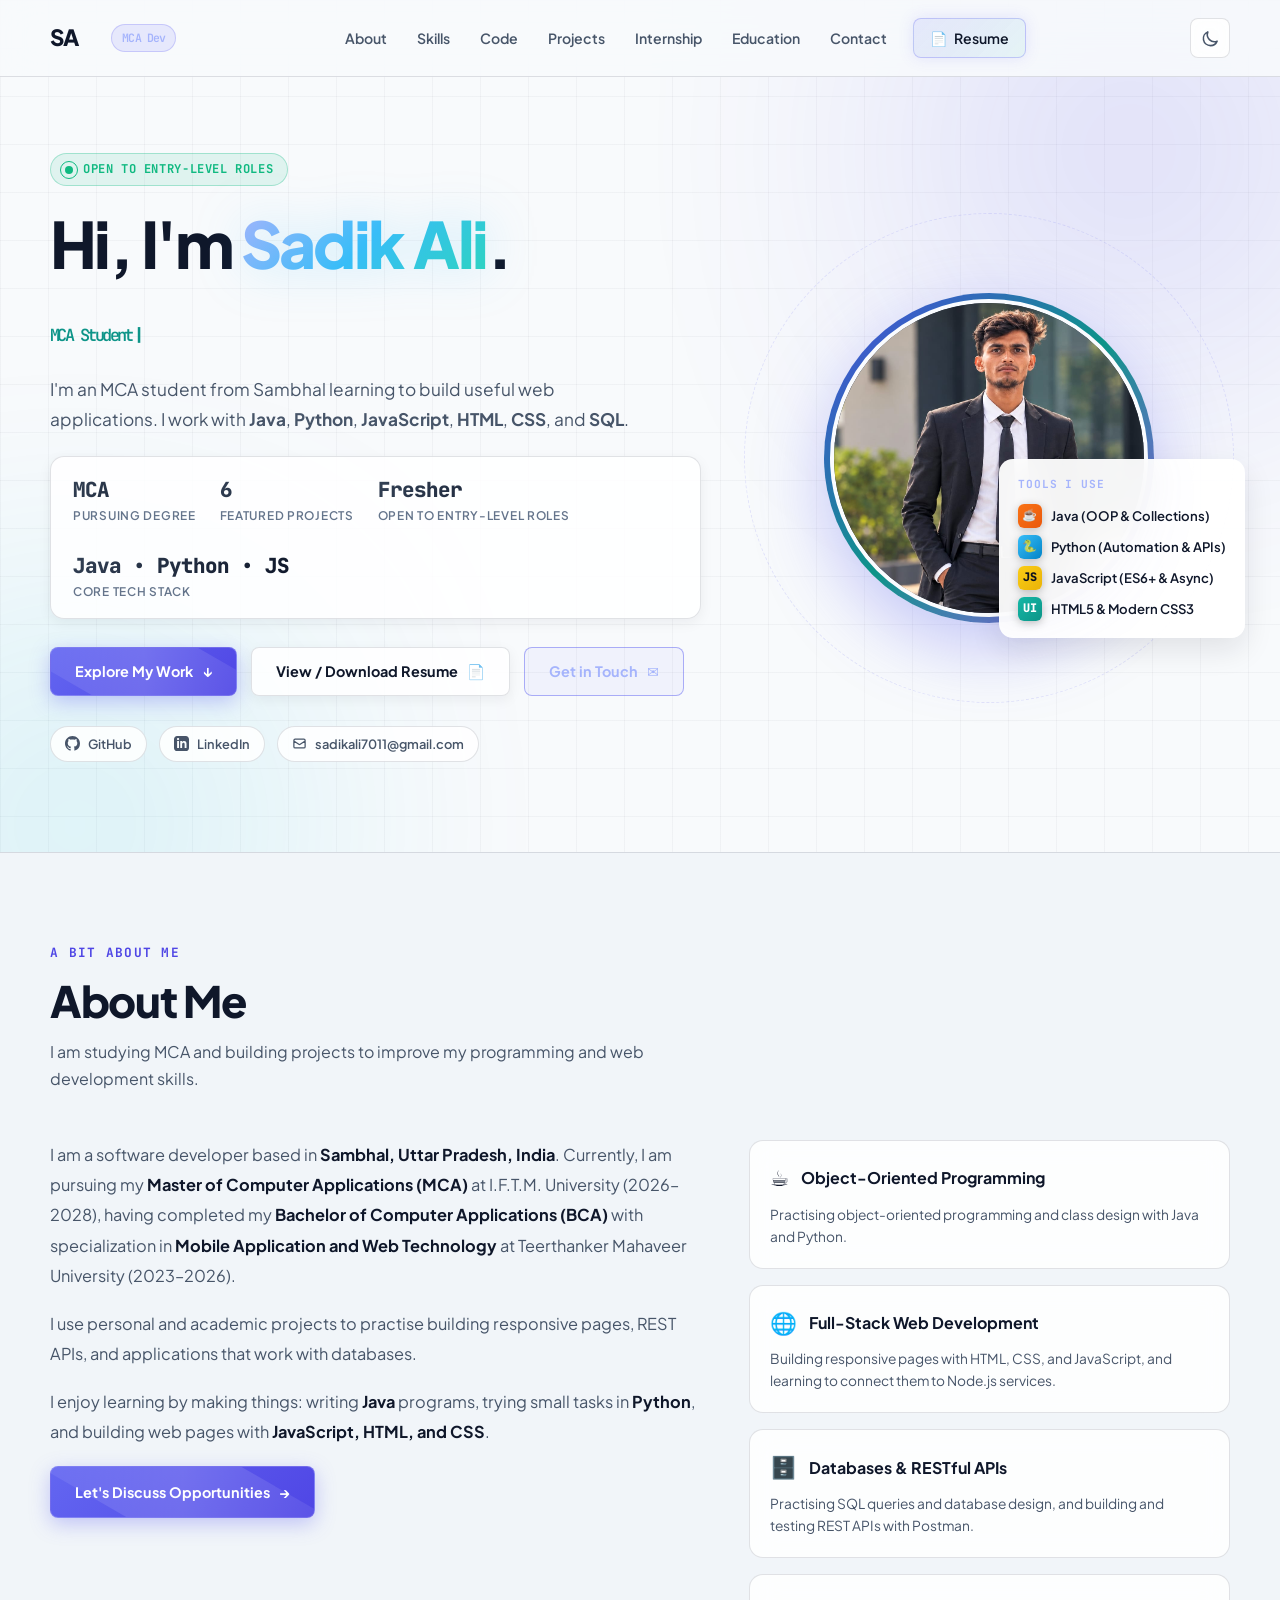
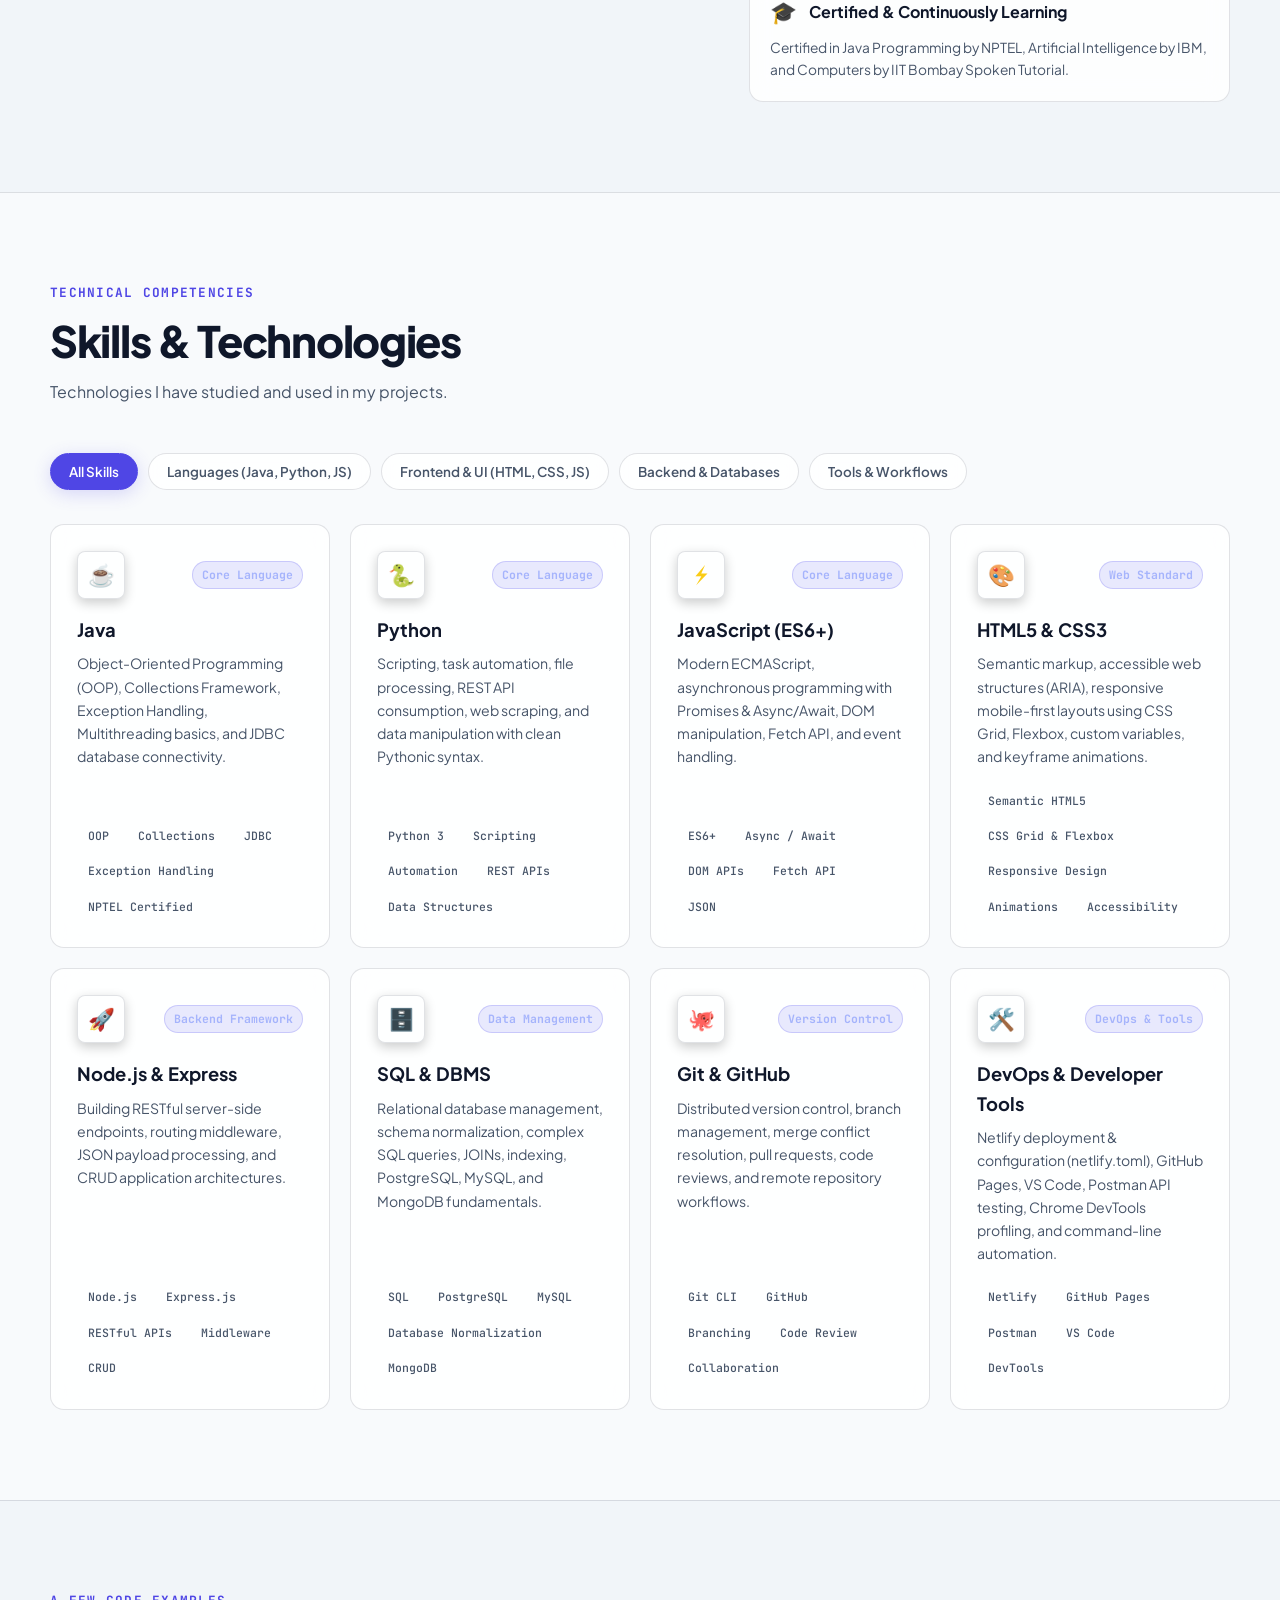
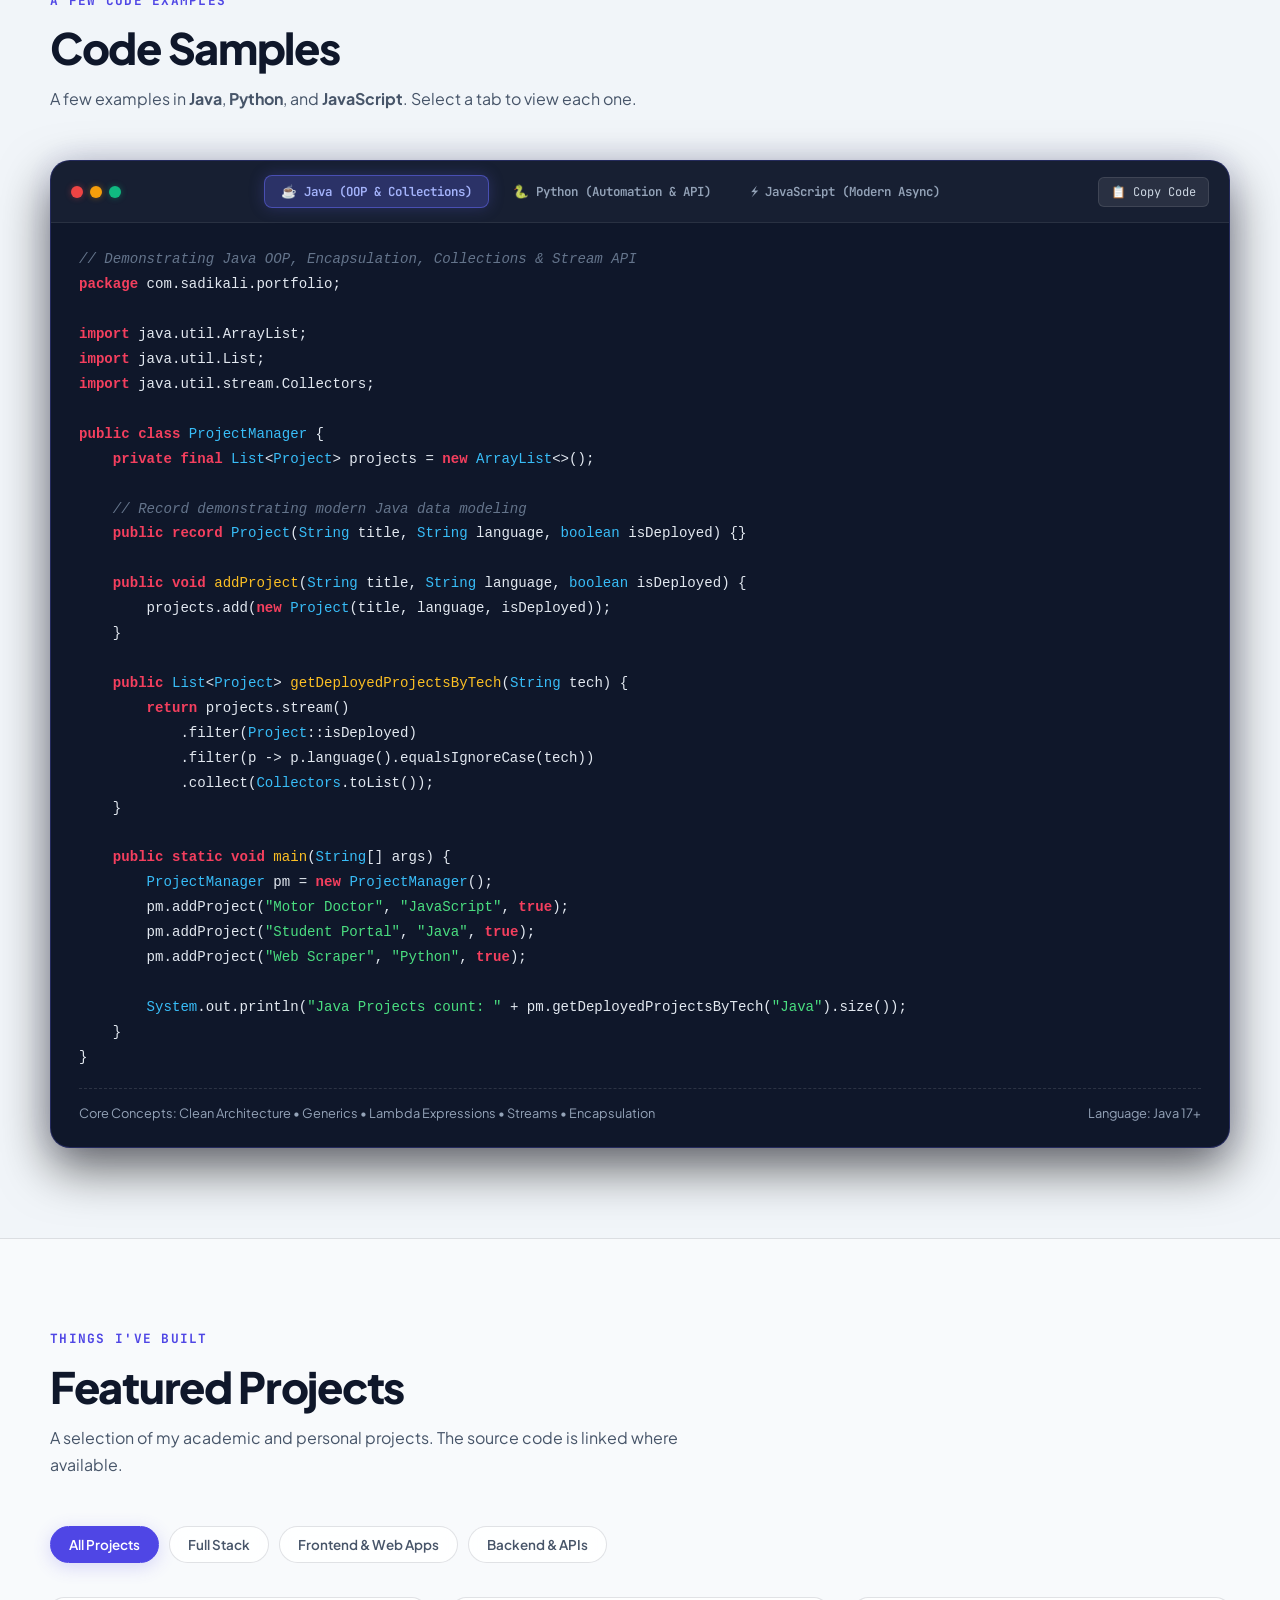
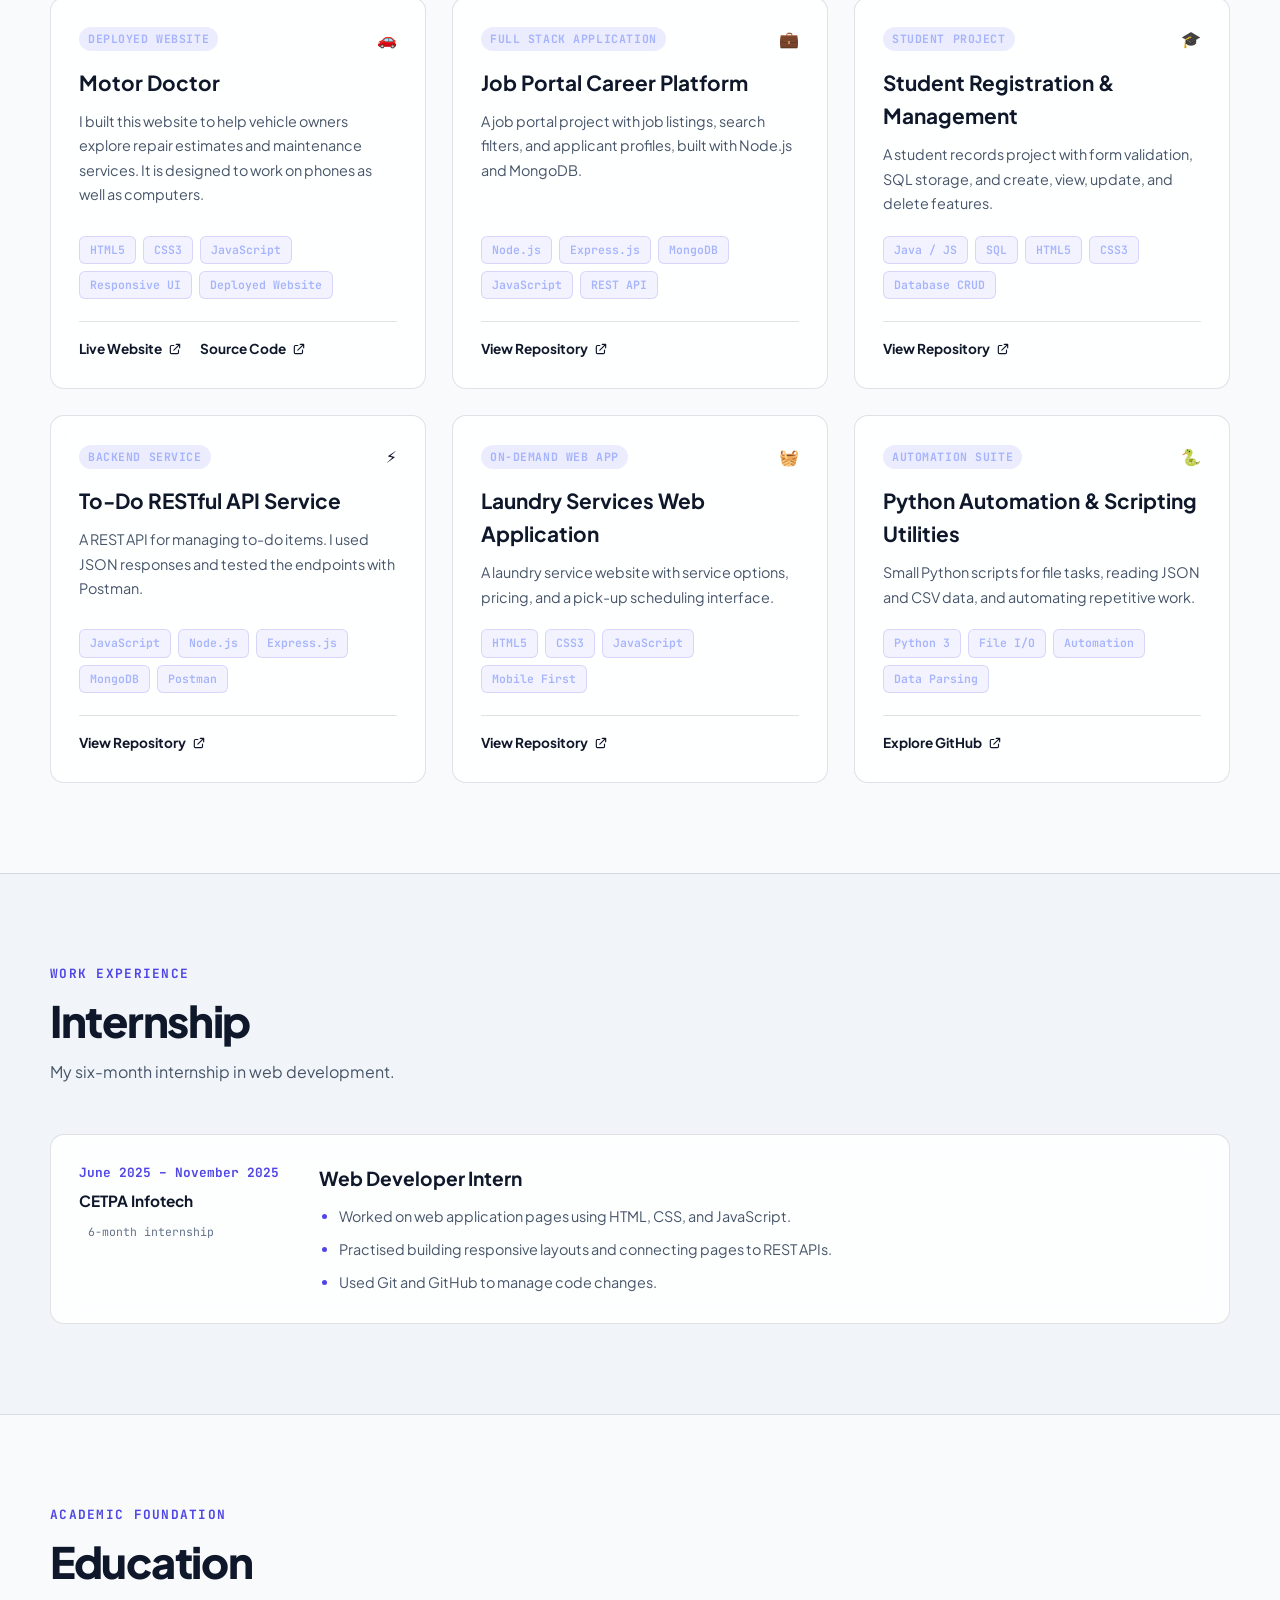
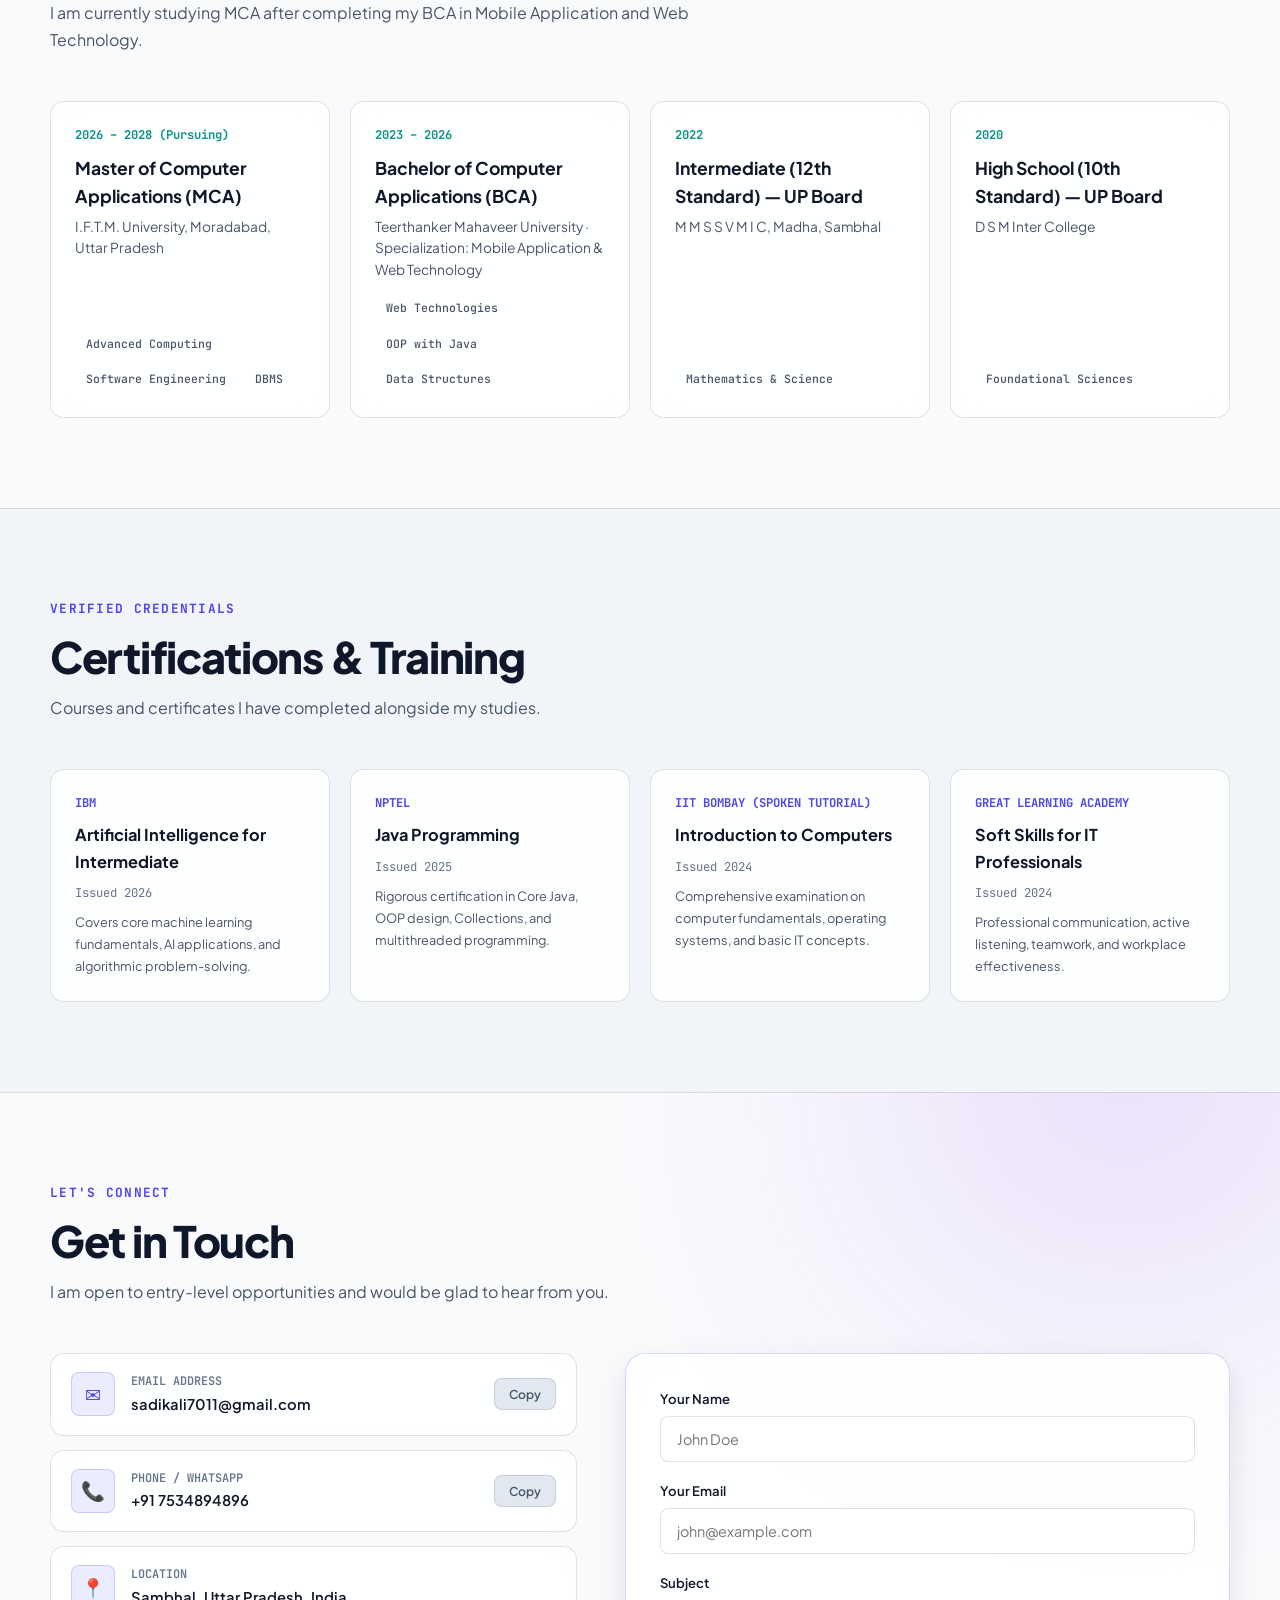
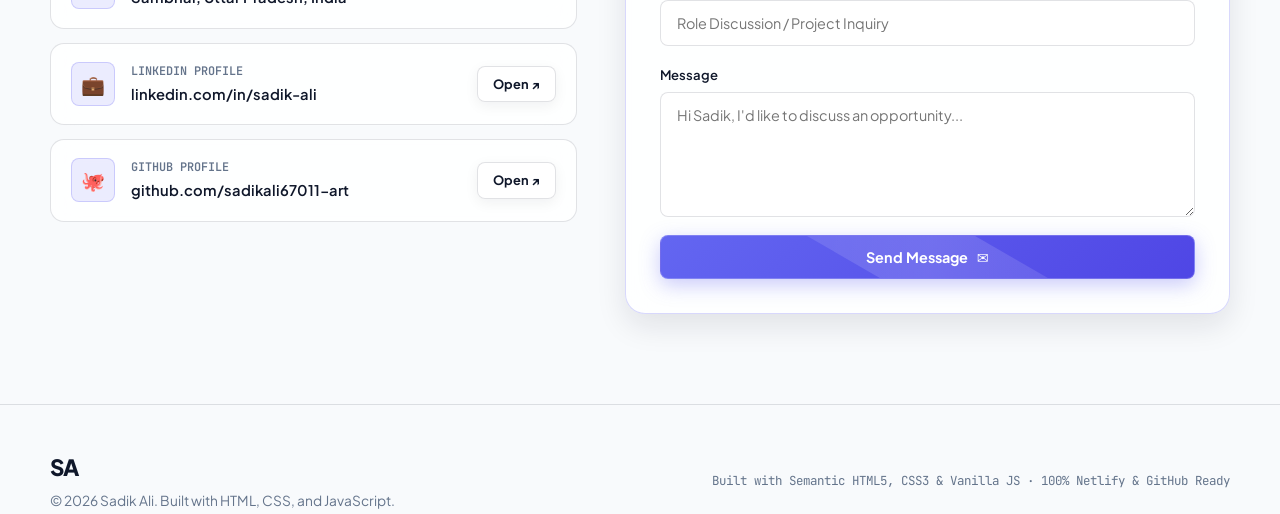
==== commit 283d5e08: "Update fresher portfolio and remove unused images Co-authored-by: Copilot <223556219+Copilot@users.n" ====
--- a/index.html
+++ b/index.html
@@ -95,7 +95,7 @@
           <li><a href="#skills">Skills</a></li>
           <li><a href="#code-showcase">Code</a></li>
           <li><a href="#projects">Projects</a></li>
-          <li><a href="#experience">Experience</a></li>
+          <li><a href="#experience">Internship</a></li>
           <li><a href="#education">Education</a></li>
           <li><a href="#contact">Contact</a></li>
           <li>
@@ -133,7 +133,7 @@
               <span class="status-dot"></span>
               <span class="status-ring"></span>
             </div>
-            <span>Available for Developer Roles</span>
+            <span>Open to Entry-Level Roles</span>
           </div>
 
           <h1 class="hero-title">
@@ -144,7 +144,7 @@
           </h1>
 
           <p class="hero-subtitle">
-            Crafting elegant, high-performance web applications and robust software. Experienced in <strong>Java</strong>, <strong>Python</strong>, <strong>JavaScript (ES6+)</strong>, <strong>HTML5</strong>, <strong>CSS3</strong>, and <strong>SQL</strong> databases.
+            I'm an MCA student from Sambhal learning to build useful web applications. I work with <strong>Java</strong>, <strong>Python</strong>, <strong>JavaScript</strong>, <strong>HTML</strong>, <strong>CSS</strong>, and <strong>SQL</strong>.
           </p>
 
           <div class="hero-stats">
@@ -153,12 +153,12 @@
               <span class="stat-label">Pursuing Degree</span>
             </div>
             <div class="stat-item">
-              <span class="stat-value">10+</span>
-              <span class="stat-label">Projects Built</span>
+              <span class="stat-value">6</span>
+              <span class="stat-label">Featured Projects</span>
             </div>
             <div class="stat-item">
-              <span class="stat-value">1+ Yr</span>
-              <span class="stat-label">Practical Experience</span>
+              <span class="stat-value">Fresher</span>
+              <span class="stat-label">Open to Entry-Level Roles</span>
             </div>
             <div class="stat-item">
               <span class="stat-value">Java • Python • JS</span>
@@ -199,11 +199,11 @@
           <div class="orbit-ring orbit-ring-2"></div>
 
           <div class="avatar-wrapper">
-            <img class="avatar-img" src="image.jpeg" alt="Portrait of Sadik Ali" width="330" height="330" />
+            <img class="avatar-img" src="image.jpeg" alt="Portrait of Sadik Ali" width="330" height="330" fetchpriority="high" />
           </div>
 
           <div class="floating-toolkit" aria-label="Current Developer Toolkit">
-            <span class="toolkit-header">Core Competencies</span>
+            <span class="toolkit-header">Tools I Use</span>
             <div class="toolkit-items">
               <div class="toolkit-item">
                 <span class="toolkit-badge badge-java">☕</span>
@@ -230,10 +230,10 @@
       <section class="section section-alt" id="about">
         <div class="container">
           <div class="section-header">
-            <span class="section-eyebrow">Professional Background</span>
+            <span class="section-eyebrow">A Bit About Me</span>
             <h2 class="section-title">About Me</h2>
             <p class="section-desc">
-              Dedicated to writing clean, maintainable code and solving real-world technical problems.
+              I am studying MCA and building projects to improve my programming and web development skills.
             </p>
           </div>
 
@@ -243,10 +243,10 @@
                 I am a software developer based in <strong>Sambhal, Uttar Pradesh, India</strong>. Currently, I am pursuing my <strong>Master of Computer Applications (MCA)</strong> at I.F.T.M. University (2026–2028), having completed my <strong>Bachelor of Computer Applications (BCA)</strong> with specialization in <strong>Mobile Application and Web Technology</strong> at Teerthanker Mahaveer University (2023–2026).
               </p>
               <p>
-                My passion lies in backend systems, algorithm design, and creating responsive web applications. Through my internship as a <strong>Web Developer Intern at CETPA</strong> and project-based work with <strong>Cognifyz Technologies</strong>, I have gained hands-on experience developing customer-centric web applications, designing relational database schemas, and integrating RESTful APIs.
+                I use personal and academic projects to practise building responsive pages, REST APIs, and applications that work with databases.
               </p>
               <p>
-                Whether designing an object-oriented architecture in <strong>Java</strong>, writing automated scripts in <strong>Python</strong>, or developing interactive user interfaces with <strong>JavaScript, HTML5, and CSS3</strong>, I bring attention to detail, strong problem-solving capabilities, and a commitment to continuous learning.
+                I enjoy learning by making things: writing <strong>Java</strong> programs, trying small tasks in <strong>Python</strong>, and building web pages with <strong>JavaScript, HTML, and CSS</strong>.
               </p>
               <div>
                 <a class="button button-primary" href="#contact">
@@ -261,7 +261,7 @@
                   <span class="highlight-card-icon">☕</span>
                   <h3>Object-Oriented Programming</h3>
                 </div>
-                <p>Strong understanding of OOP principles (Encapsulation, Polymorphism, Inheritance, Abstraction) and clean class design in Java &amp; Python.</p>
+                <p>Practising object-oriented programming and class design with Java and Python.</p>
               </div>
 
               <div class="highlight-card">
@@ -269,7 +269,7 @@
                   <span class="highlight-card-icon">🌐</span>
                   <h3>Full-Stack Web Development</h3>
                 </div>
-                <p>Proficient with modern HTML5, responsive CSS3 (Flexbox/Grid), JavaScript ES6+, DOM manipulation, and Node.js backend integration.</p>
+                <p>Building responsive pages with HTML, CSS, and JavaScript, and learning to connect them to Node.js services.</p>
               </div>
 
               <div class="highlight-card">
@@ -277,7 +277,7 @@
                   <span class="highlight-card-icon">🗄️</span>
                   <h3>Databases &amp; RESTful APIs</h3>
                 </div>
-                <p>Hands-on database modeling with SQL, PostgreSQL, and MySQL. Experience consuming and building RESTful APIs with Postman testing.</p>
+                <p>Practising SQL queries and database design, and building and testing REST APIs with Postman.</p>
               </div>
 
               <div class="highlight-card">
@@ -299,7 +299,7 @@
             <span class="section-eyebrow">Technical Competencies</span>
             <h2 class="section-title">Skills &amp; Technologies</h2>
             <p class="section-desc">
-              A comprehensive toolkit spanning programming languages, modern web development, databases, and engineering workflows.
+              Technologies I have studied and used in my projects.
             </p>
           </div>
 
@@ -455,10 +455,10 @@
       <section class="section section-alt" id="code-showcase">
         <div class="container">
           <div class="section-header">
-            <span class="section-eyebrow">Technical Capability In Action</span>
-            <h2 class="section-title">Live Code Showcase</h2>
+            <span class="section-eyebrow">A Few Code Examples</span>
+            <h2 class="section-title">Code Samples</h2>
             <p class="section-desc">
-              Demonstrating clean, production-standard code in <strong>Java</strong>, <strong>Python</strong>, and <strong>JavaScript</strong>. Click each tab to inspect real implementation patterns.
+              A few examples in <strong>Java</strong>, <strong>Python</strong>, and <strong>JavaScript</strong>. Select a tab to view each one.
             </p>
           </div>
 
@@ -623,10 +623,10 @@
       <section class="section" id="projects">
         <div class="container">
           <div class="section-header">
-            <span class="section-eyebrow">Proven Experience</span>
+            <span class="section-eyebrow">Things I've Built</span>
             <h2 class="section-title">Featured Projects</h2>
             <p class="section-desc">
-              Real-world web applications and software systems built with attention to performance, responsiveness, and clean architecture.
+              A selection of my academic and personal projects. The source code is linked where available.
             </p>
           </div>
 
@@ -641,19 +641,19 @@
             <!-- Project 1: Motor Doctor -->
             <article class="project-card" data-category="web fullstack">
               <div class="project-topbar">
-                <span class="project-badge">Production Web App</span>
+                <span class="project-badge">Deployed Website</span>
                 <span aria-hidden="true">🚗</span>
               </div>
               <h3 class="project-title">Motor Doctor</h3>
               <p class="project-desc">
-                An automotive service and repair platform engineered to help vehicle owners calculate repair estimates, book maintenance, and make informed automotive decisions with a seamless mobile-first user experience.
+                I built this website to help vehicle owners explore repair estimates and maintenance services. It is designed to work on phones as well as computers.
               </p>
               <div class="project-tags">
                 <span class="project-tag">HTML5</span>
                 <span class="project-tag">CSS3</span>
                 <span class="project-tag">JavaScript</span>
                 <span class="project-tag">Responsive UI</span>
-                <span class="project-tag">Live Production</span>
+                <span class="project-tag">Deployed Website</span>
               </div>
               <div class="project-links">
                 <a class="project-link" href="https://motordoctor.in/" target="_blank" rel="noopener noreferrer">
@@ -675,7 +675,7 @@
               </div>
               <h3 class="project-title">Job Portal Career Platform</h3>
               <p class="project-desc">
-                A recruitment platform connecting job seekers with hiring companies. Features search filtering, applicant tracking, candidate resumes, and role-based permissions powered by Node.js and MongoDB.
+                A job portal project with job listings, search filters, and applicant profiles, built with Node.js and MongoDB.
               </p>
               <div class="project-tags">
                 <span class="project-tag">Node.js</span>
@@ -695,12 +695,12 @@
             <!-- Project 3: Student Registration System -->
             <article class="project-card" data-category="fullstack backend">
               <div class="project-topbar">
-                <span class="project-badge">Internship Project</span>
+                <span class="project-badge">Student Project</span>
                 <span aria-hidden="true">🎓</span>
               </div>
               <h3 class="project-title">Student Registration &amp; Management</h3>
               <p class="project-desc">
-                An end-to-end student data management portal built during Cognifyz internship. Features client/server form validation, SQL database storage, and complete CRUD operations with robust error handling.
+                A student records project with form validation, SQL storage, and create, view, update, and delete features.
               </p>
               <div class="project-tags">
                 <span class="project-tag">Java / JS</span>
@@ -725,7 +725,7 @@
               </div>
               <h3 class="project-title">To-Do RESTful API Service</h3>
               <p class="project-desc">
-                A scalable backend RESTful API supporting task scheduling and management. Designed with structured JSON responses, status code standards, error middleware, and tested comprehensively using Postman.
+                A REST API for managing to-do items. I used JSON responses and tested the endpoints with Postman.
               </p>
               <div class="project-tags">
                 <span class="project-tag">JavaScript</span>
@@ -750,7 +750,7 @@
               </div>
               <h3 class="project-title">Laundry Services Web Application</h3>
               <p class="project-desc">
-                A modern web booking application for on-demand laundry and dry-cleaning services. Features service tier pricing calculators, dynamic pick-up scheduling, and responsive mobile-first UI.
+                A laundry service website with service options, pricing, and a pick-up scheduling interface.
               </p>
               <div class="project-tags">
                 <span class="project-tag">HTML5</span>
@@ -774,7 +774,7 @@
               </div>
               <h3 class="project-title">Python Automation &amp; Scripting Utilities</h3>
               <p class="project-desc">
-                A modular suite of Python utilities built for automating repetitive filesystem workflows, parsing JSON/CSV data structures, extracting web information, and executing command-line tasks.
+                Small Python scripts for file tasks, reading JSON and CSV data, and automating repetitive work.
               </p>
               <div class="project-tags">
                 <span class="project-tag">Python 3</span>
@@ -793,63 +793,30 @@
         </div>
       </section>
 
-      <!-- Experience Section -->
+      <!-- Internship Section -->
       <section class="section section-alt" id="experience">
         <div class="container">
           <div class="section-header">
-            <span class="section-eyebrow">Career Milestones</span>
-            <h2 class="section-title">Work Experience</h2>
+            <span class="section-eyebrow">Work Experience</span>
+            <h2 class="section-title">Internship</h2>
             <p class="section-desc">
-              Practical industry and internship experience working in collaborative teams, building production web applications, and writing maintainable code.
+              My six-month internship in web development.
             </p>
           </div>
 
           <div class="timeline-container">
-            <!-- CETPA Experience -->
             <article class="timeline-card">
               <div class="timeline-meta">
-                <span class="timeline-date">June 2025 – Nov 2025</span>
+                <span class="timeline-date">June 2025 – November 2025</span>
                 <span class="timeline-company">CETPA Infotech</span>
-                <span class="timeline-badge">Internship</span>
+                <span class="timeline-badge">6-month internship</span>
               </div>
               <div class="timeline-details">
                 <h3 class="timeline-role">Web Developer Intern</h3>
                 <ul class="timeline-bullets">
-                  <li>Contributed to developing and maintaining client-facing web applications using HTML5, CSS3, and JavaScript as part of an agile development team.</li>
-                  <li>Ensured cross-browser compatibility and responsive performance across mobile, tablet, and desktop devices.</li>
-                  <li>Integrated frontend UI components with backend RESTful APIs, facilitating dynamic user interaction and client-side data validation.</li>
-                  <li>Gained practical exposure across the complete web development lifecycle (SDLC) and managed version control workflows using Git and GitHub.</li>
-                </ul>
-              </div>
-            </article>
-
-            <!-- Cognifyz Experience -->
-            <article class="timeline-card">
-              <div class="timeline-meta">
-                <span class="timeline-date">2024</span>
-                <span class="timeline-company">Cognifyz Technologies</span>
-                <span class="timeline-badge">Project Internship</span>
-              </div>
-              <div class="timeline-details">
-                <h3 class="timeline-role">Full Stack Development Intern</h3>
-                <ul class="timeline-bullets">
-                  <li>Engineered a comprehensive Student Registration System featuring responsive form design, validation logic, and persistent database storage.</li>
-                  <li>Implemented clean code architecture and handled asynchronous requests for improved user experience.</li>
-                </ul>
-              </div>
-            </article>
-
-            <!-- SkillCraft Experience -->
-            <article class="timeline-card">
-              <div class="timeline-meta">
-                <span class="timeline-date">2024</span>
-                <span class="timeline-company">SkillCraft Technology</span>
-                <span class="timeline-badge">Web Dev Internship</span>
-              </div>
-              <div class="timeline-details">
-                <h3 class="timeline-role">Web Development Intern</h3>
-                <ul class="timeline-bullets">
-                  <li>Designed and deployed responsive web landing pages focusing on semantic HTML, modern CSS layouts, and performance optimization.</li>
+                  <li>Worked on web application pages using HTML, CSS, and JavaScript.</li>
+                  <li>Practised building responsive layouts and connecting pages to REST APIs.</li>
+                  <li>Used Git and GitHub to manage code changes.</li>
                 </ul>
               </div>
             </article>
@@ -864,7 +831,7 @@
             <span class="section-eyebrow">Academic Foundation</span>
             <h2 class="section-title">Education</h2>
             <p class="section-desc">
-              Strong academic grounding in computer applications, software engineering principles, and core computer science.
+              I am currently studying MCA after completing my BCA in Mobile Application and Web Technology.
             </p>
           </div>
 
@@ -919,7 +886,7 @@
             <span class="section-eyebrow">Verified Credentials</span>
             <h2 class="section-title">Certifications &amp; Training</h2>
             <p class="section-desc">
-              Continuous learning and professional accreditations recognized by industry leaders and academic institutes.
+              Courses and certificates I have completed alongside my studies.
             </p>
           </div>
 
@@ -962,7 +929,7 @@
             <span class="section-eyebrow">Let's Connect</span>
             <h2 class="section-title">Get in Touch</h2>
             <p class="section-desc">
-              Have a full-time role, internship, or freelance project? Feel free to reach out via direct channels or send a message below.
+              I am open to entry-level opportunities and would be glad to hear from you.
             </p>
           </div>
 
@@ -1091,7 +1058,7 @@
       <div class="container footer-inner">
         <div>
           <a class="brand" href="#home">SA<span class="brand-dot">.</span></a>
-          <p class="footer-copy">© <span id="current-year"></span> Sadik Ali. Designed &amp; engineered for the modern web.</p>
+          <p class="footer-copy">© <span id="current-year"></span> Sadik Ali. Built with HTML, CSS, and JavaScript.</p>
         </div>
 
         <div class="footer-tech">
--- a/styles.css
+++ b/styles.css
@@ -79,6 +79,7 @@
   scroll-behavior: smooth;
   scroll-padding-top: 88px;
   font-size: 16px;
+  overflow-x: clip;
 }
 
 body {
@@ -143,6 +144,12 @@
   color: inherit;
   text-decoration: none;
   transition: var(--transition);
+}
+
+a:focus-visible,
+button:focus-visible {
+  outline: 3px solid var(--teal);
+  outline-offset: 3px;
 }
 
 button {
@@ -493,6 +500,7 @@
   display: flex;
   flex-direction: column;
   gap: 22px;
+  animation: hero-enter 650ms ease-out both;
 }
 
 .hero-title {
@@ -569,6 +577,10 @@
   -webkit-text-fill-color: transparent;
 }
 
+[data-theme="light"] .stat-value {
+  background-image: linear-gradient(135deg, #334155 0%, #0f172a 100%);
+}
+
 .stat-label {
   font-size: 0.74rem;
   color: var(--text-subtle);
@@ -624,6 +636,18 @@
   position: relative;
   display: grid;
   place-items: center;
+  animation: hero-enter 750ms 120ms ease-out both;
+}
+
+@keyframes hero-enter {
+  from {
+    opacity: 0;
+    transform: translateY(18px);
+  }
+  to {
+    opacity: 1;
+    transform: translateY(0);
+  }
 }
 
 .avatar-wrapper {
@@ -648,7 +672,8 @@
   height: 100%;
   border-radius: 50%;
   object-fit: cover;
-  object-position: center 25%;
+  object-position: 54% 25%;
+  filter: saturate(1.04) contrast(1.02);
   border: 4px solid var(--bg-primary);
   background: #1e293b;
 }
@@ -1444,6 +1469,17 @@
   border-color: var(--border-hover);
   transform: translateY(-4px);
   box-shadow: var(--shadow-sm);
+}
+
+.reveal-on-scroll {
+  opacity: 0;
+  transform: translateY(18px);
+  transition: opacity 550ms ease, transform 550ms ease;
+}
+
+.reveal-on-scroll.is-visible {
+  opacity: 1;
+  transform: translateY(0);
 }
 
 .cert-issuer {
@@ -2002,6 +2038,7 @@
     transform: translateX(50%);
     bottom: -20px;
     width: 90%;
+    animation-name: float-badge-centered;
   }
   .resume-sheet {
     padding: 28px 20px;
@@ -2011,6 +2048,22 @@
   }
   .resume-actions .button {
     width: 100%;
+  }
+}
+
+@keyframes float-badge-centered {
+  0%, 100% { transform: translateX(50%) translateY(0); }
+  50% { transform: translateX(50%) translateY(6px); }
+}
+
+@media (prefers-reduced-motion: reduce) {
+  *,
+  *::before,
+  *::after {
+    scroll-behavior: auto !important;
+    animation-duration: 0.01ms !important;
+    animation-iteration-count: 1 !important;
+    transition-duration: 0.01ms !important;
   }
 }
 
@@ -2025,6 +2078,7 @@
   body, .resume-body {
     background: #ffffff !important;
     color: #000000 !important;
+    font-family: Arial, Helvetica, sans-serif !important;
   }
   .ambient-glow, .orbit-ring {
     display: none !important;
@@ -2034,6 +2088,10 @@
   }
   .resume-actions, .site-header, .site-footer, .back-to-top, .toast-notice {
     display: none !important;
+  }
+  .reveal-on-scroll {
+    opacity: 1 !important;
+    transform: none !important;
   }
   .resume-sheet {
     box-shadow: none !important;
@@ -2041,8 +2099,10 @@
     max-width: 100% !important;
     font-size: 9.5pt !important;
     line-height: 1.35 !important;
+    color: #000000 !important;
   }
   .resume-header {
+    text-align: left !important;
     padding-bottom: 8px !important;
     border-bottom: 2px solid #000 !important;
   }
@@ -2052,7 +2112,41 @@
   }
   .resume-role {
     font-size: 11pt !important;
-    color: #333 !important;
+    color: #000 !important;
+  }
+  .resume-contact-bar,
+  .resume-links-bar {
+    justify-content: flex-start !important;
+    font-size: 8.5pt !important;
+    gap: 4px 12px !important;
+  }
+  .resume-contact-bar a,
+  .resume-links-bar a,
+  .resume-company,
+  .resume-date,
+  .resume-tech {
+    color: #000000 !important;
+  }
+  .resume-section-title {
+    color: #000000 !important;
+    letter-spacing: 0 !important;
+  }
+  .resume-entry-heading {
+    color: #000000 !important;
+  }
+  .resume-bullets,
+  .resume-cert-list,
+  .resume-skills-grid,
+  .resume-text {
+    color: #000000 !important;
+  }
+  .resume-bullets li::marker,
+  .resume-cert-list li::marker {
+    color: #000000 !important;
+  }
+  a {
+    color: #000000 !important;
+    text-decoration: none !important;
   }
   .resume-section {
     margin-top: 10px !important;
@@ -2072,8 +2166,4 @@
   .resume-bullets, .resume-cert-list {
     gap: 2px !important;
   }
-  a {
-    color: #000 !important;
-    text-decoration: none !important;
-  }
-}
+}
